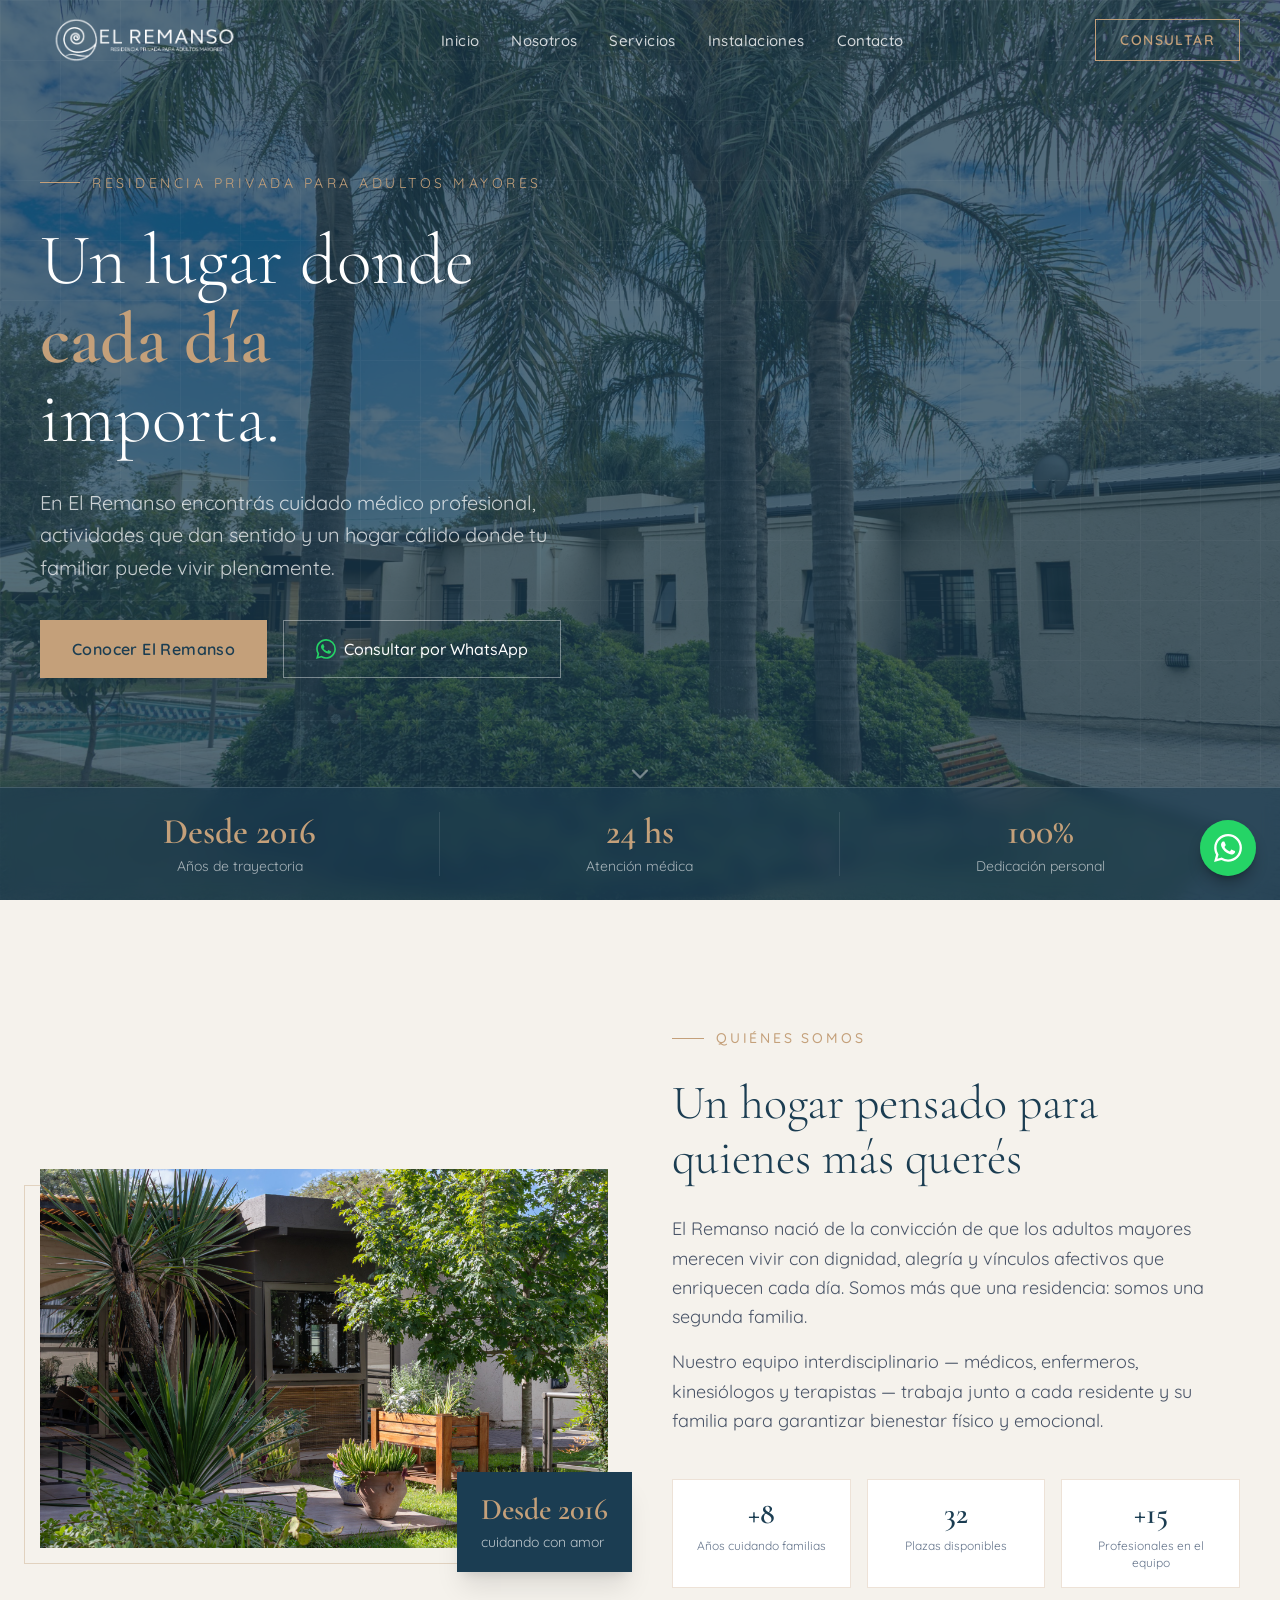
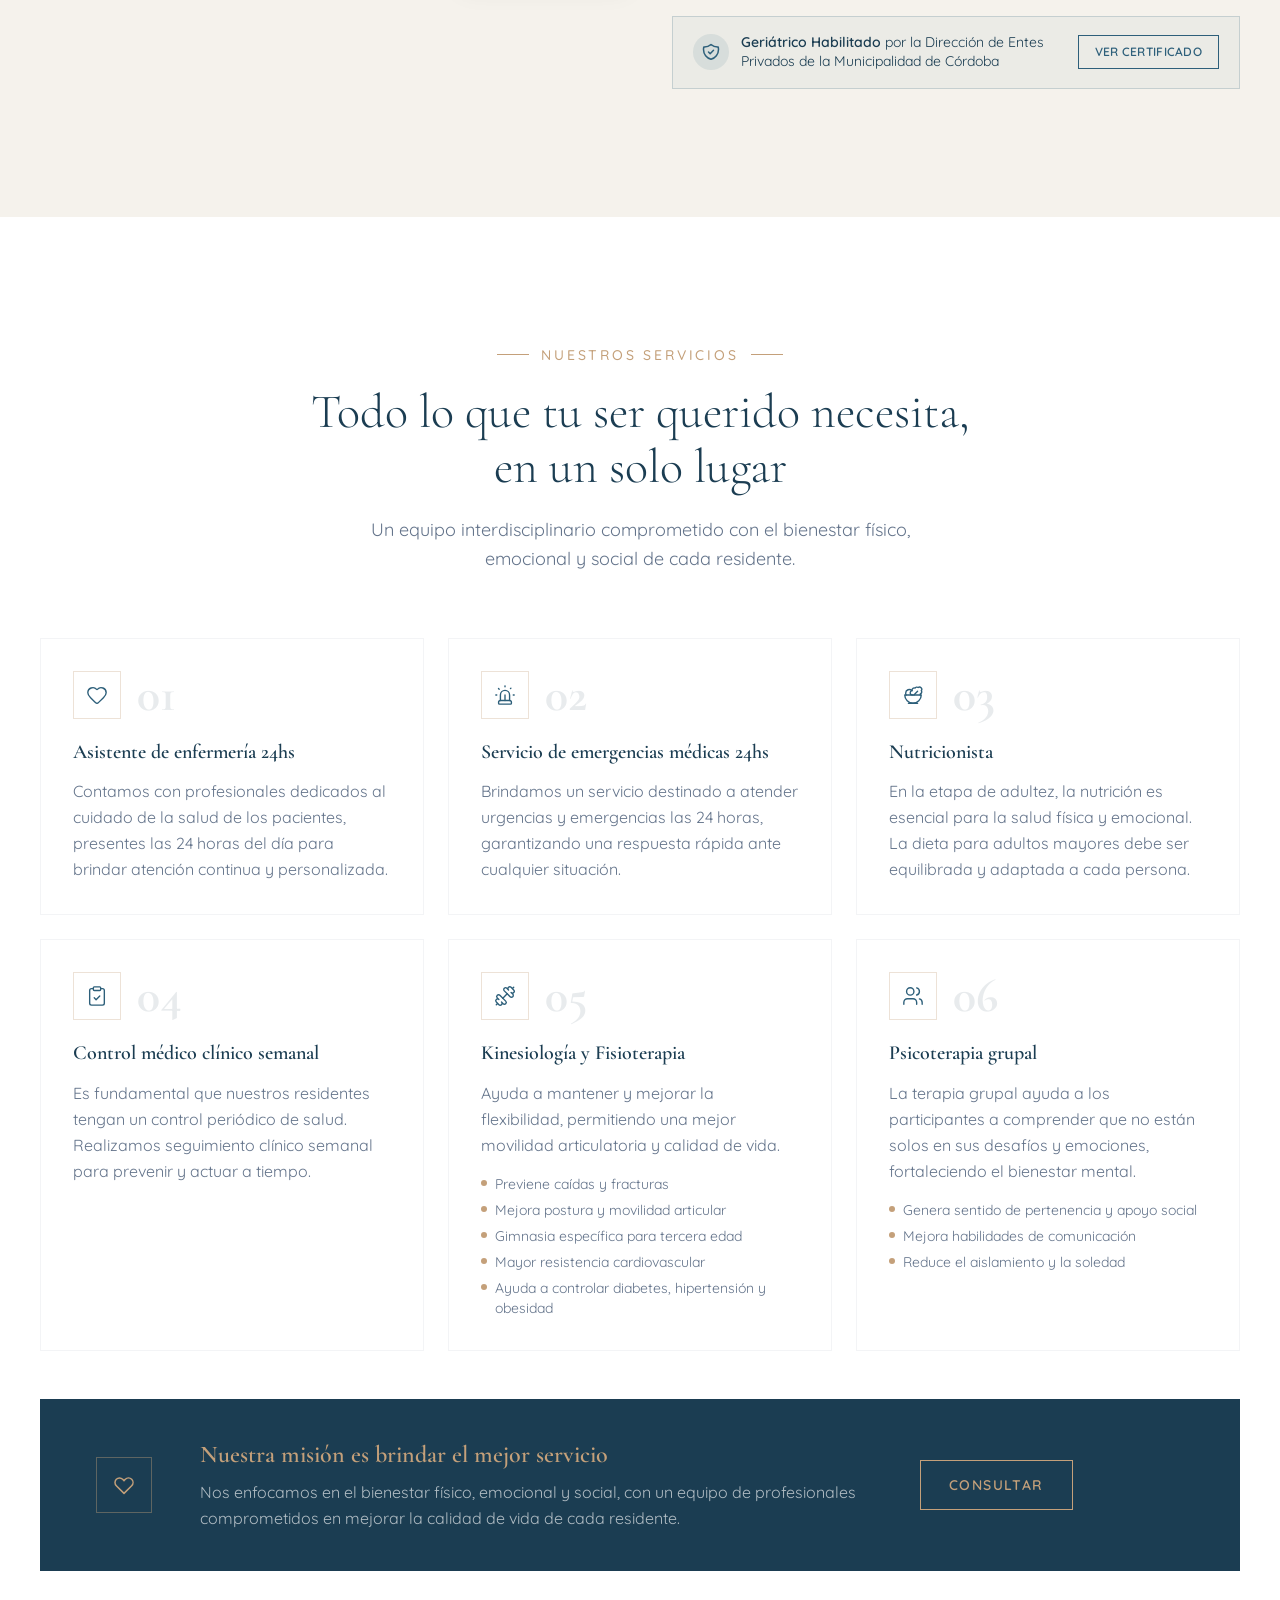
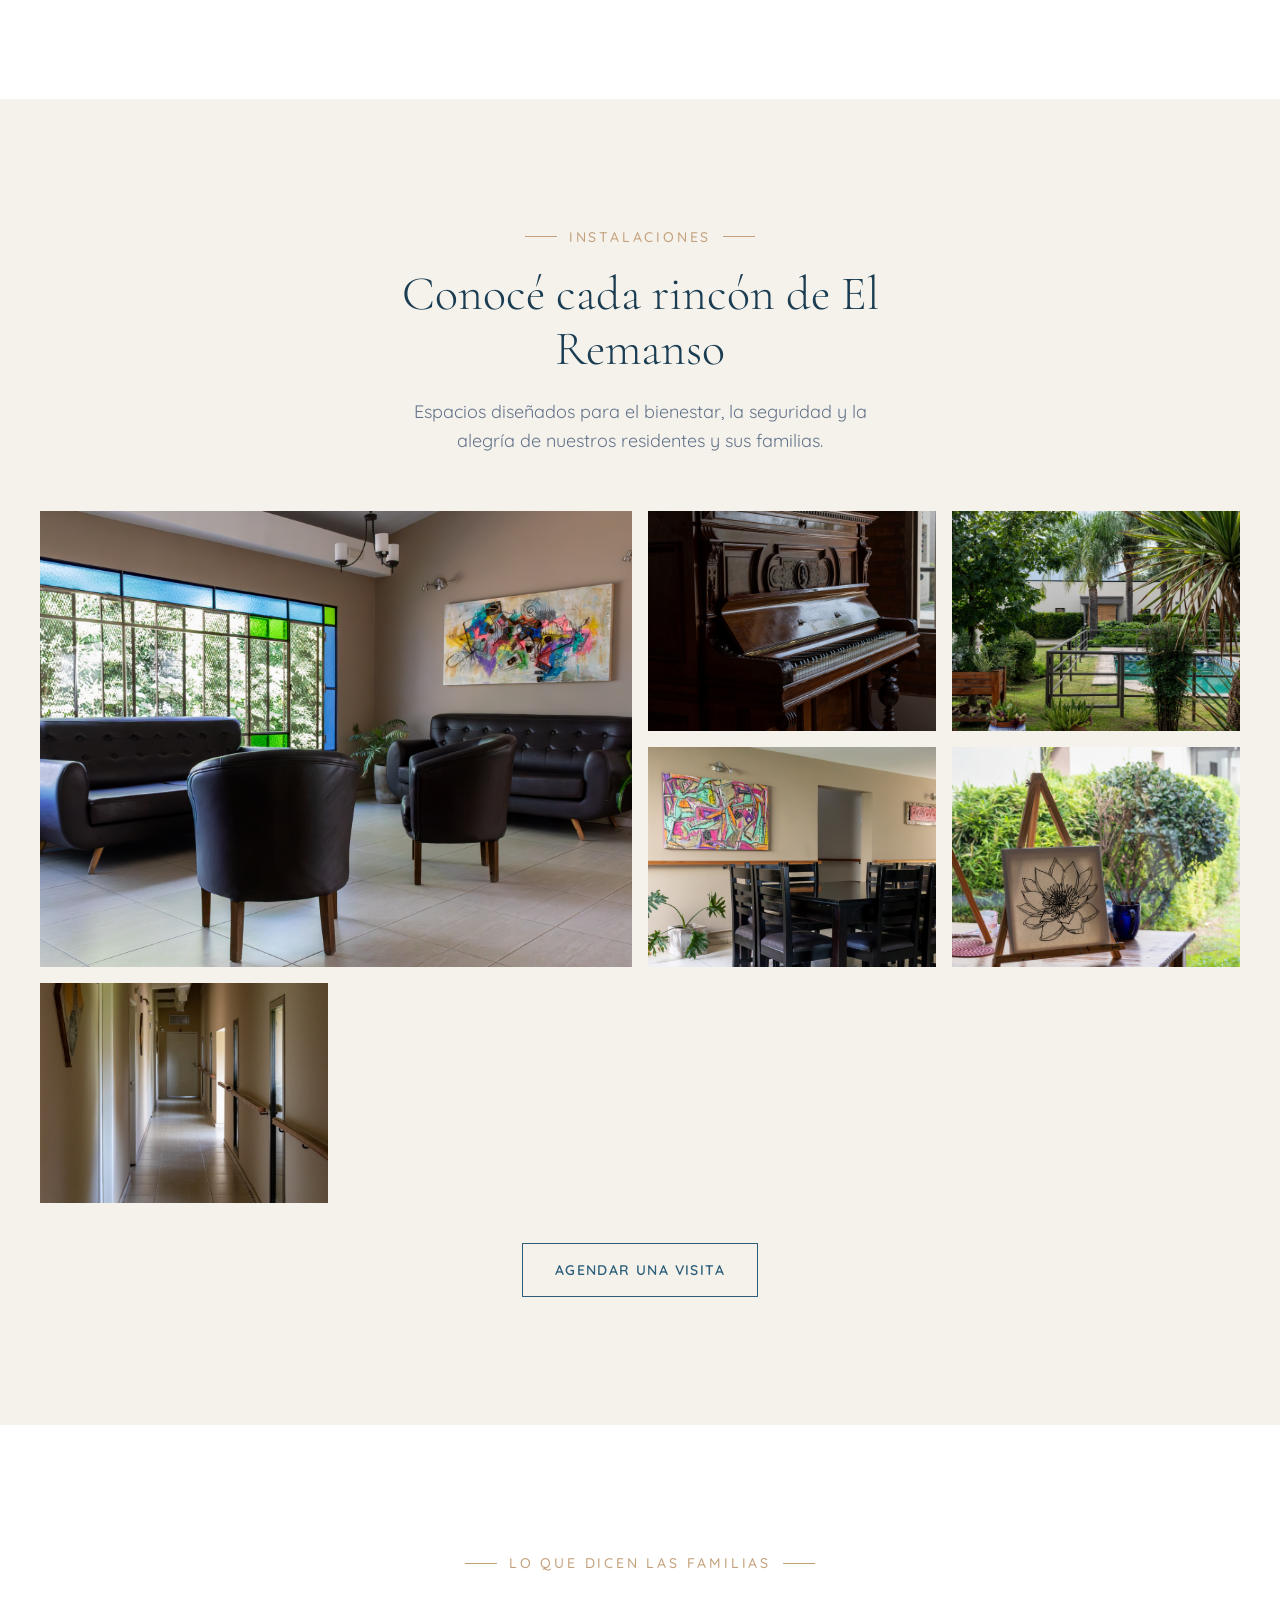
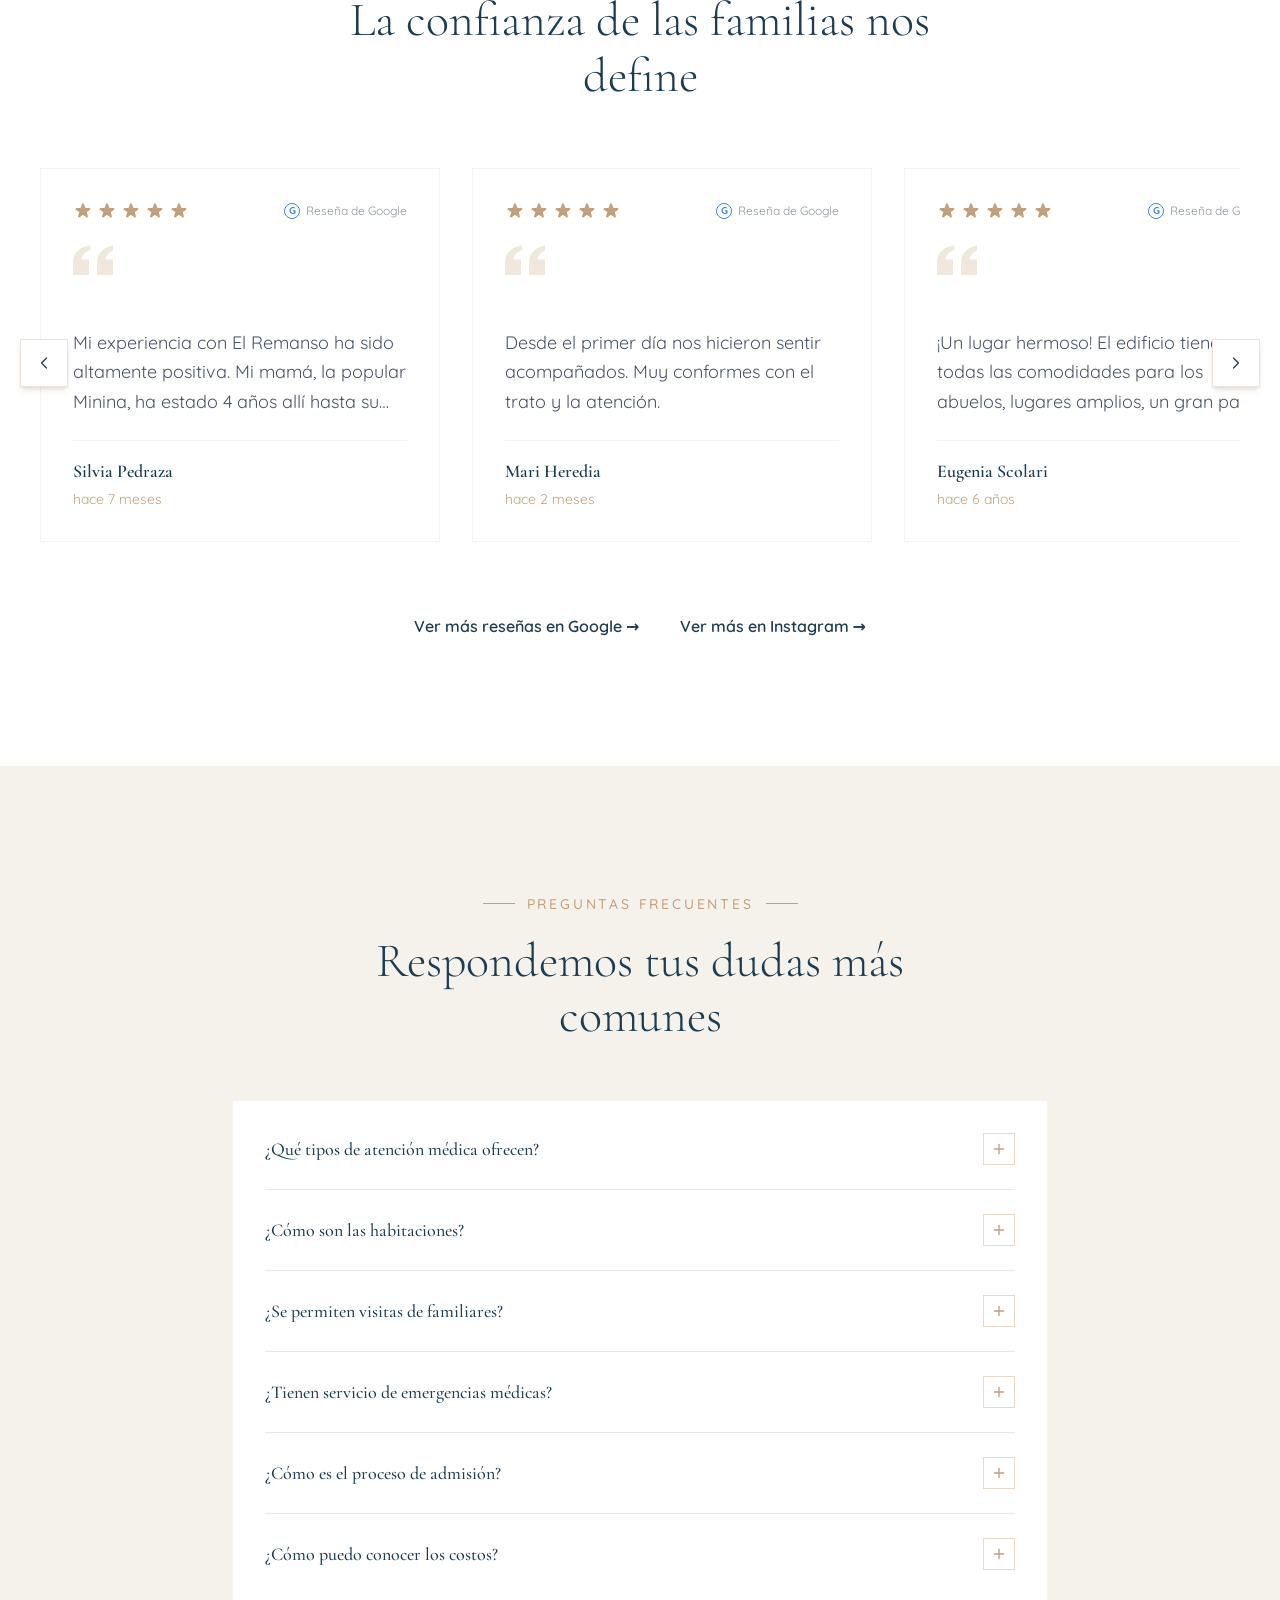
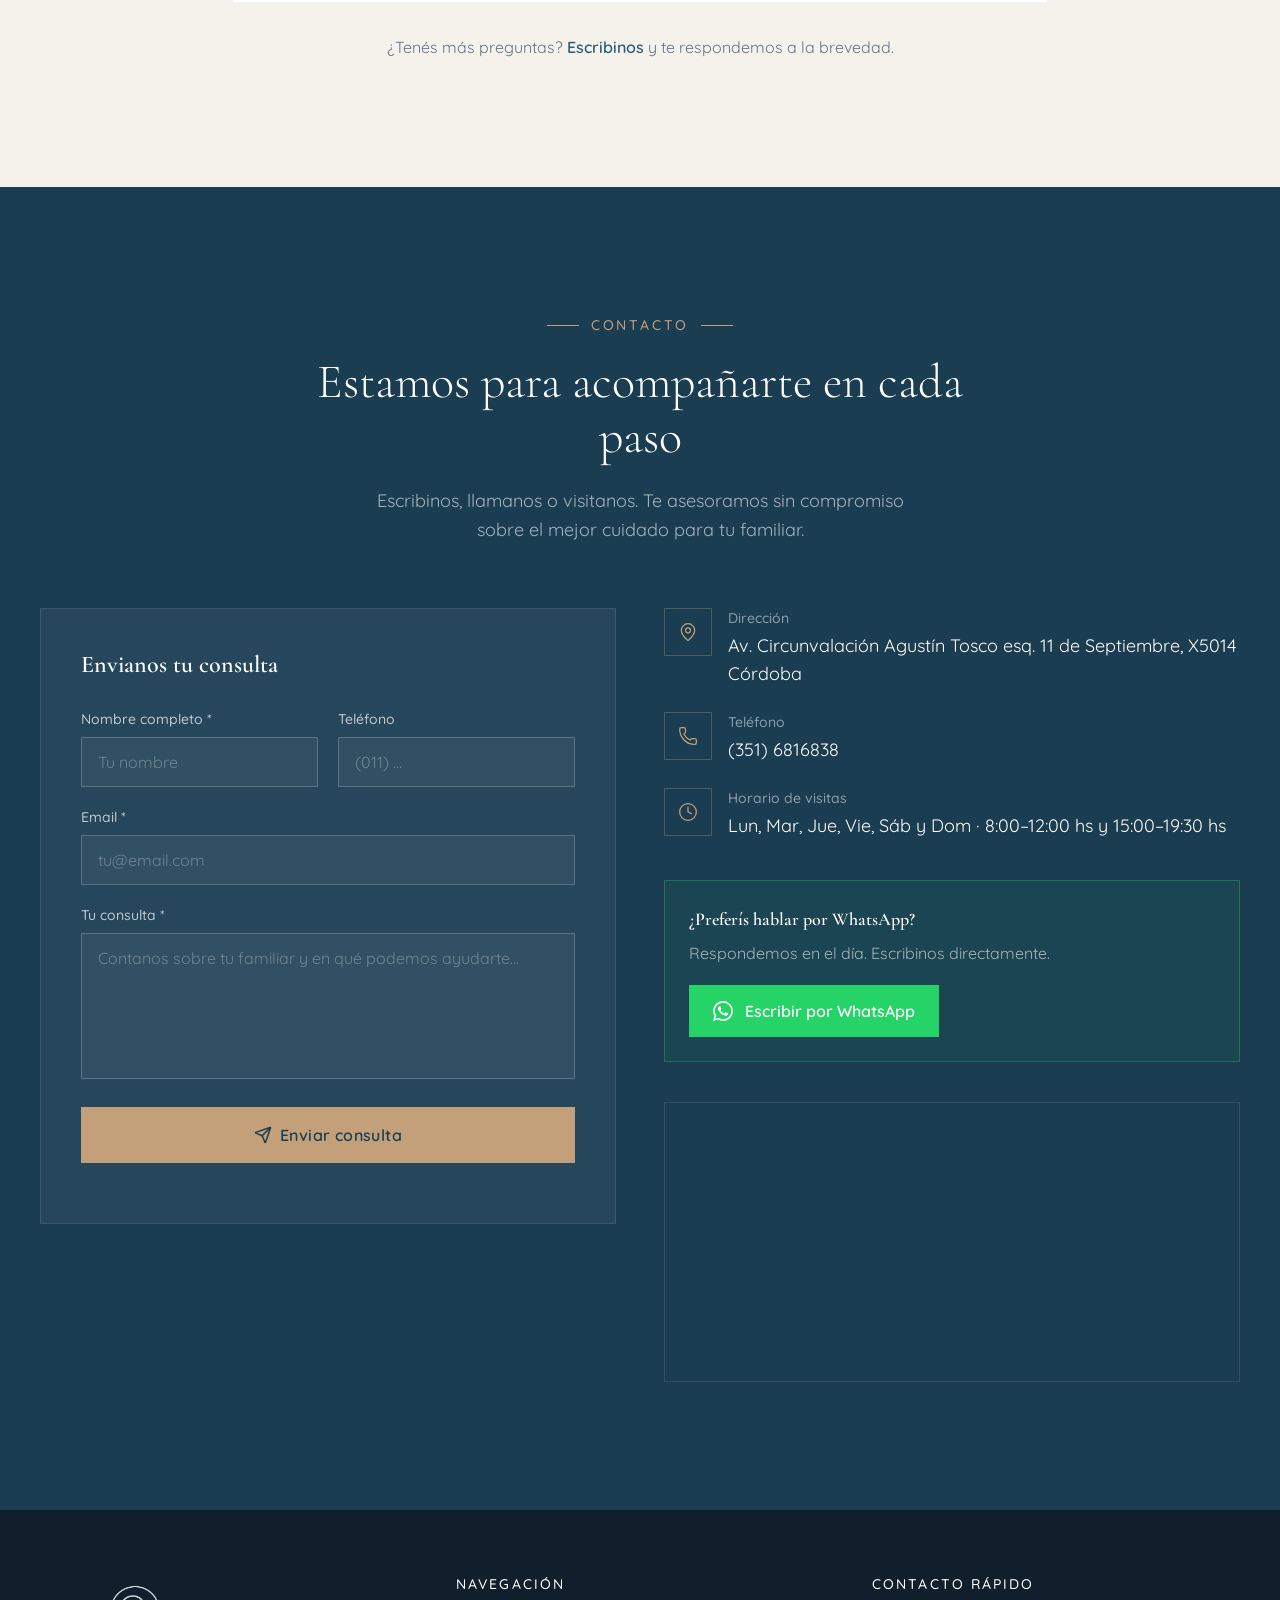
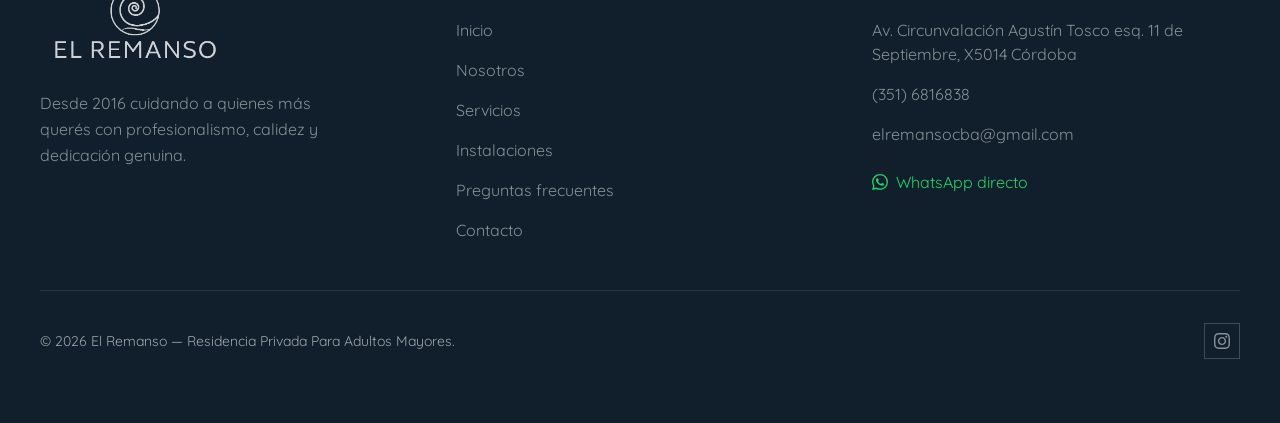
==== index.html @ 79ba6485 "first commit" ====
<!DOCTYPE html>
<html class="h-full antialiased" lang="es-AR">
 <head>
  <meta charset="utf-8"/>
  <meta content="width=device-width, initial-scale=1" name="viewport"/>
  <link as="image" href="/images/Logos/logo-horizontal-transparent.png" rel="preload"/>
  <link as="image" href="/images/Imagenes/Hero.jpg" rel="preload"/>
  <meta content="#1B3D52" name="theme-color"/>
  <title>
   El Remanso &mdash; Residencia Privada Para Adultos Mayores
  </title>
  <meta content="Un hogar donde cada d&iacute;a importa. Atenci&oacute;n m&eacute;dica 24hs, espacios &uacute;nicos y v&iacute;nculos que hacen la diferencia." name="description"/>
  <meta content="residencia geri&aacute;trica C&oacute;rdoba,geri&aacute;trico C&oacute;rdoba,hogar de ancianos C&oacute;rdoba,cuidado adultos mayores,residencia privada adultos mayores,El Remanso,geri&aacute;trico habilitado C&oacute;rdoba,atenci&oacute;n m&eacute;dica 24hs" name="keywords"/>
  <meta content="index, follow" name="robots"/>
  <meta content="El Remanso &mdash; Residencia Privada Para Adultos Mayores" property="og:title"/>
  <meta content="Un hogar donde cada d&iacute;a importa. Atenci&oacute;n m&eacute;dica 24hs, espacios &uacute;nicos y v&iacute;nculos que hacen la diferencia." property="og:description"/>
  <meta content="https://elremansoresidencia.com" property="og:url"/>
  <meta content="El Remanso" property="og:site_name"/>
  <meta content="es_AR" property="og:locale"/>
  <meta content="https://elremansoresidencia.com/images/Imagenes/Hero.jpg" property="og:image"/>
  <meta content="1200" property="og:image:width"/>
  <meta content="630" property="og:image:height"/>
  <meta content="El Remanso &mdash; Residencia Privada Para Adultos Mayores, C&oacute;rdoba" property="og:image:alt"/>
  <meta content="website" property="og:type"/>
  <meta content="summary_large_image" name="twitter:card"/>
  <meta content="El Remanso &mdash; Residencia Privada Para Adultos Mayores" name="twitter:title"/>
  <meta content="Un hogar donde cada d&iacute;a importa. Atenci&oacute;n m&eacute;dica 24hs, espacios &uacute;nicos y v&iacute;nculos que hacen la diferencia." name="twitter:description"/>
  <meta content="https://elremansoresidencia.com/images/Imagenes/Hero.jpg" name="twitter:image"/>
  <link href="/favicon.png" rel="icon"/>
  <link href="/favicon.png" rel="apple-touch-icon"/>
  <link href="https://elremansoresidencia.com/" rel="canonical"/>
  <link href="css/base.css" rel="stylesheet"/>
  <link href="css/styles.css" rel="stylesheet"/>
  <script defer="True" src="js/main.js">
  </script>
 </head>
 <body class="min-h-full flex flex-col">
  <div hidden="">
  </div>
  <noscript>
   <iframe height="0" src="https://www.googletagmanager.com/ns.html?id=GTM-K4PLGZ67" style="display:none;visibility:hidden" width="0">
   </iframe>
  </noscript>
  <header class="fixed inset-x-0 top-0 z-50 transition-all duration-300 bg-transparent">
   <nav class="max-w-7xl mx-auto px-6 lg:px-10 h-20 flex items-center justify-between">
    <a class="flex items-center shrink-0" href="#inicio">
     <img alt="El Remanso &mdash; Residencia Privada Para Adultos Mayores" class="h-12 w-auto object-contain brightness-0 invert" decoding="async" height="52" src="images/Logos/logo-horizontal-transparent.png" width="200"/>
    </a>
    <ul class="hidden lg:flex items-center gap-8">
     <li>
      <a class="text-white/80 hover:text-[#C4A07A] transition-colors text-[15px] font-medium tracking-wide" href="#inicio" style="font-family:var(--font-body)">
       Inicio
      </a>
     </li>
     <li>
      <a class="text-white/80 hover:text-[#C4A07A] transition-colors text-[15px] font-medium tracking-wide" href="#nosotros" style="font-family:var(--font-body)">
       Nosotros
      </a>
     </li>
     <li>
      <a class="text-white/80 hover:text-[#C4A07A] transition-colors text-[15px] font-medium tracking-wide" href="#servicios" style="font-family:var(--font-body)">
       Servicios
      </a>
     </li>
     <li>
      <a class="text-white/80 hover:text-[#C4A07A] transition-colors text-[15px] font-medium tracking-wide" href="#instalaciones" style="font-family:var(--font-body)">
       Instalaciones
      </a>
     </li>
     <li>
      <a class="text-white/80 hover:text-[#C4A07A] transition-colors text-[15px] font-medium tracking-wide" href="#contacto" style="font-family:var(--font-body)">
       Contacto
      </a>
     </li>
    </ul>
    <a class="hidden lg:block px-6 py-2.5 text-sm font-semibold tracking-widest uppercase border border-[#C4A07A] text-[#C4A07A] hover:bg-[#C4A07A] hover:text-[#1B3D52] transition-all duration-200" href="#contacto" style="font-family:var(--font-body)">
     Consultar
    </a>
    <button aria-controls="menu-movil" aria-expanded="false" aria-label="Abrir men&uacute;" class="lg:hidden text-white p-2" id="menu-toggle" type="button">
     <svg aria-hidden="true" class="lucide lucide-menu menu-icon-open" fill="none" height="24" stroke="currentColor" stroke-linecap="round" stroke-linejoin="round" stroke-width="2" viewbox="0 0 24 24" width="24" xmlns="http://www.w3.org/2000/svg">
      <path d="M4 5h16">
      </path>
      <path d="M4 12h16">
      </path>
      <path d="M4 19h16">
      </path>
     </svg>
     <svg aria-hidden="true" class="menu-icon-close" fill="none" height="24" stroke="currentColor" stroke-linecap="round" stroke-linejoin="round" stroke-width="2" viewBox="0 0 24 24" width="24" xmlns="http://www.w3.org/2000/svg"><path d="M18 6 6 18"/><path d="m6 6 12 12"/></svg>
    </button>
   </nav>
   <div aria-hidden="true" class="lg:hidden overflow-hidden transition-all duration-300 max-h-0 opacity-0 bg-[#1B3D52]/98 backdrop-blur-md border-t border-white/10" id="menu-movil">
    <ul class="px-6 py-6 flex flex-col gap-1">
     <li>
      <a class="block text-white text-lg py-3 border-b border-white/10 hover:text-[#C4A07A] transition-colors" href="#inicio">
       Inicio
      </a>
     </li>
     <li>
      <a class="block text-white text-lg py-3 border-b border-white/10 hover:text-[#C4A07A] transition-colors" href="#nosotros">
       Nosotros
      </a>
     </li>
     <li>
      <a class="block text-white text-lg py-3 border-b border-white/10 hover:text-[#C4A07A] transition-colors" href="#servicios">
       Servicios
      </a>
     </li>
     <li>
      <a class="block text-white text-lg py-3 border-b border-white/10 hover:text-[#C4A07A] transition-colors" href="#instalaciones">
       Instalaciones
      </a>
     </li>
     <li>
      <a class="block text-white text-lg py-3 border-b border-white/10 hover:text-[#C4A07A] transition-colors" href="#contacto">
       Contacto
      </a>
     </li>
     <li class="mt-4">
      <a class="block text-center py-3.5 border border-[#C4A07A] text-[#C4A07A] font-semibold tracking-widest uppercase text-sm" href="#contacto">
       Consultar ahora
      </a>
     </li>
    </ul>
   </div>
  </header>
  <main>
   <section class="relative min-h-screen flex flex-col overflow-hidden" id="inicio">
    <img alt="El Remanso &mdash; jard&iacute;n y exterior de la residencia" class="object-cover object-center" decoding="async" fetchpriority="high" src="images/Imagenes/Hero.jpg" style="position:absolute;height:100%;width:100%;left:0;top:0;right:0;bottom:0;color:transparent"/>
    <div class="absolute inset-0 bg-[#1B3D52]/75">
    </div>
    <div class="absolute inset-0 opacity-[0.03]" style="background-image:linear-gradient(rgba(255,255,255,1) 1px, transparent 1px), linear-gradient(90deg, rgba(255,255,255,1) 1px, transparent 1px);background-size:60px 60px">
    </div>
    <div class="relative flex-1 flex items-center max-w-7xl mx-auto w-full px-6 lg:px-10 pt-28 pb-12">
     <div class="flex flex-col gap-7 max-w-2xl">
      <div class="flex items-center gap-3">
       <div class="w-10 h-px bg-[#C4A07A]">
       </div>
       <span class="text-[#C4A07A] text-sm tracking-[0.25em] uppercase" style="font-family:var(--font-body)">
        Residencia Privada Para Adultos Mayores
       </span>
      </div>
      <h1 class="text-white text-5xl lg:text-6xl xl:text-7xl font-light leading-[1.1]" style="font-family:var(--font-title)">
       Un lugar donde
       <br/>
       <span class="text-[#C4A07A] font-semibold">
        cada d&iacute;a
       </span>
       <br/>
       importa.
      </h1>
      <p class="text-white/75 text-lg lg:text-xl leading-relaxed max-w-lg" style="font-family:var(--font-body)">
       En El Remanso encontr&aacute;s cuidado m&eacute;dico profesional, actividades que dan sentido y un hogar c&aacute;lido donde tu familiar puede vivir plenamente.
      </p>
      <div class="flex flex-col sm:flex-row gap-4 pt-2">
       <a class="inline-flex items-center justify-center px-8 py-4 bg-[#C4A07A] text-[#1B3D52] text-base font-semibold tracking-wide hover:bg-[#D4B48A] transition-colors" href="#nosotros" style="font-family:var(--font-body)">
        Conocer El Remanso
       </a>
       <a class="inline-flex items-center justify-center gap-2 px-8 py-4 border border-white/40 text-white text-base font-medium hover:border-white/70 hover:bg-white/5 transition-all" href="https://wa.me/5493513589921?text=Hola%2C%20me%20gustar%C3%ADa%20consultar%20sobre%20El%20Remanso" rel="noopener noreferrer" style="font-family:var(--font-body)" target="_blank">
        <svg class="w-5 h-5 text-[#25D366]" fill="currentColor" viewbox="0 0 24 24">
         <path d="M17.472 14.382c-.297-.149-1.758-.867-2.03-.967-.273-.099-.471-.148-.67.15-.197.297-.767.966-.94 1.164-.173.199-.347.223-.644.075-.297-.15-1.255-.463-2.39-1.475-.883-.788-1.48-1.761-1.653-2.059-.173-.297-.018-.458.13-.606.134-.133.298-.347.446-.52.149-.174.198-.298.298-.497.099-.198.05-.371-.025-.52-.075-.149-.669-1.612-.916-2.207-.242-.579-.487-.5-.669-.51-.173-.008-.371-.01-.57-.01-.198 0-.52.074-.792.372-.272.297-1.04 1.016-1.04 2.479 0 1.462 1.065 2.875 1.213 3.074.149.198 2.096 3.2 5.077 4.487.709.306 1.262.489 1.694.625.712.227 1.36.195 1.871.118.571-.085 1.758-.719 2.006-1.413.248-.694.248-1.289.173-1.413-.074-.124-.272-.198-.57-.347m-5.421 7.403h-.004a9.87 9.87 0 01-5.031-1.378l-.361-.214-3.741.982.998-3.648-.235-.374a9.86 9.86 0 01-1.51-5.26c.001-5.45 4.436-9.884 9.888-9.884 2.64 0 5.122 1.03 6.988 2.898a9.825 9.825 0 012.893 6.994c-.003 5.45-4.437 9.884-9.885 9.884m8.413-18.297A11.815 11.815 0 0012.05 0C5.495 0 .16 5.335.157 11.892c0 2.096.547 4.142 1.588 5.945L.057 24l6.305-1.654a11.882 11.882 0 005.683 1.448h.005c6.554 0 11.89-5.335 11.893-11.893a11.821 11.821 0 00-3.48-8.413z">
         </path>
        </svg>
        Consultar por WhatsApp
       </a>
      </div>
     </div>
    </div>
    <div class="relative border-t border-white/15 bg-[#1B3D52]/60 backdrop-blur-sm">
     <div class="max-w-7xl mx-auto px-6 lg:px-10 py-6 grid grid-cols-3 divide-x divide-white/10">
      <div class="flex flex-col items-center gap-1 px-4">
       <span class="text-[#C4A07A] text-3xl lg:text-4xl font-semibold" style="font-family:var(--font-title)">
        Desde 2016
       </span>
       <span class="text-white/60 text-sm text-center" style="font-family:var(--font-body)">
        A&ntilde;os de trayectoria
       </span>
      </div>
      <div class="flex flex-col items-center gap-1 px-4">
       <span class="text-[#C4A07A] text-3xl lg:text-4xl font-semibold" style="font-family:var(--font-title)">
        24 hs
       </span>
       <span class="text-white/60 text-sm text-center" style="font-family:var(--font-body)">
        Atenci&oacute;n m&eacute;dica
       </span>
      </div>
      <div class="flex flex-col items-center gap-1 px-4">
       <span class="text-[#C4A07A] text-3xl lg:text-4xl font-semibold" style="font-family:var(--font-title)">
        100%
       </span>
       <span class="text-white/60 text-sm text-center" style="font-family:var(--font-body)">
        Dedicaci&oacute;n personal
       </span>
      </div>
     </div>
    </div>
    <a aria-label="Ir a Nosotros" class="absolute bottom-28 left-1/2 -translate-x-1/2 text-white/40 hover:text-[#C4A07A] transition-colors animate-bounce hidden lg:block" href="#nosotros">
     <svg aria-hidden="true" class="lucide lucide-chevron-down" fill="none" height="28" stroke="currentColor" stroke-linecap="round" stroke-linejoin="round" stroke-width="2" viewbox="0 0 24 24" width="28" xmlns="http://www.w3.org/2000/svg">
      <path d="m6 9 6 6 6-6">
      </path>
     </svg>
    </a>
   </section>
   <section class="py-24 lg:py-32" id="nosotros" style="background:var(--cream)">
    <div class="max-w-7xl mx-auto px-6 lg:px-10">
     <div class="grid lg:grid-cols-2 gap-16 items-center">
      <div class="relative order-2 lg:order-1">
       <div class="absolute -bottom-4 -left-4 w-full h-full border border-[#C4A07A]/40">
       </div>
       <div class="relative overflow-hidden">
        <img alt="El Remanso &mdash; residencia" class="w-full object-cover" decoding="async" height="520" loading="lazy" src="images/Imagenes/imagen-8.jpg" width="680"/>
       </div>
       <div class="absolute -bottom-6 -right-6 bg-[#1B3D52] text-white px-6 py-5 shadow-xl hidden lg:block">
        <p class="text-[#C4A07A] text-3xl font-semibold" style="font-family:var(--font-title)">
         Desde 2016
        </p>
        <p class="text-white/70 text-sm mt-1" style="font-family:var(--font-body)">
         cuidando con amor
        </p>
       </div>
      </div>
      <div class="flex flex-col gap-7 order-1 lg:order-2">
       <div class="flex items-center gap-3">
        <div class="w-8 h-px bg-[#C4A07A]">
        </div>
        <span class="text-[#C4A07A] text-sm tracking-[0.2em] uppercase font-medium" style="font-family:var(--font-body)">
         Qui&eacute;nes somos
        </span>
       </div>
       <h2 class="text-[#1B3D52] text-4xl lg:text-5xl font-light leading-[1.15]" style="font-family:var(--font-title)">
        Un hogar pensado para quienes m&aacute;s quer&eacute;s
       </h2>
       <div class="flex flex-col gap-4 text-[#4A5568] text-lg leading-relaxed" style="font-family:var(--font-body)">
        <p>
         El Remanso naci&oacute; de la convicci&oacute;n de que los adultos mayores merecen vivir con dignidad, alegr&iacute;a y v&iacute;nculos afectivos que enriquecen cada d&iacute;a. Somos m&aacute;s que una residencia: somos una segunda familia.
        </p>
        <p>
         Nuestro equipo interdisciplinario &mdash; m&eacute;dicos, enfermeros, kinesi&oacute;logos y terapistas &mdash; trabaja junto a cada residente y su familia para garantizar bienestar f&iacute;sico y emocional.
        </p>
       </div>
       <div class="grid grid-cols-3 gap-4 pt-4">
        <div class="flex flex-col items-center gap-1.5 p-4 border border-[#C4A07A]/30 bg-white">
         <span class="text-[#1B3D52] text-3xl font-semibold" style="font-family:var(--font-title)">
          +8
         </span>
         <span class="text-[#64748B] text-xs text-center leading-snug" style="font-family:var(--font-body)">
          A&ntilde;os cuidando familias
         </span>
        </div>
        <div class="flex flex-col items-center gap-1.5 p-4 border border-[#C4A07A]/30 bg-white">
         <span class="text-[#1B3D52] text-3xl font-semibold" style="font-family:var(--font-title)">
          32
         </span>
         <span class="text-[#64748B] text-xs text-center leading-snug" style="font-family:var(--font-body)">
          Plazas disponibles
         </span>
        </div>
        <div class="flex flex-col items-center gap-1.5 p-4 border border-[#C4A07A]/30 bg-white">
         <span class="text-[#1B3D52] text-3xl font-semibold" style="font-family:var(--font-title)">
          +15
         </span>
         <span class="text-[#64748B] text-xs text-center leading-snug" style="font-family:var(--font-body)">
          Profesionales en el equipo
         </span>
        </div>
       </div>
       <div class="flex items-center justify-between gap-4 px-5 py-4 border border-[#2D5F7A]/20 bg-[#2D5F7A]/5">
        <div class="flex items-center gap-3 min-w-0">
         <div class="shrink-0 w-9 h-9 rounded-full bg-[#2D5F7A]/10 flex items-center justify-center">
          <svg class="w-5 h-5" fill="none" stroke="#2D5F7A" stroke-width="1.8" viewbox="0 0 24 24">
           <path d="M9 12l2 2 4-4m5.618-4.016A11.955 11.955 0 0112 2.944a11.955 11.955 0 01-8.618 3.04A12.02 12.02 0 003 9c0 5.591 3.824 10.29 9 11.622 5.176-1.332 9-6.03 9-11.622 0-1.042-.133-2.052-.382-3.016z" stroke-linecap="round" stroke-linejoin="round">
           </path>
          </svg>
         </div>
         <p class="text-[#1B3D52] text-sm leading-snug" style="font-family:var(--font-body)">
          <span class="font-semibold">
           Geri&aacute;trico Habilitado
          </span>
          por la Direcci&oacute;n de Entes Privados de la Municipalidad de C&oacute;rdoba
         </p>
        </div>
        <a class="shrink-0 px-4 py-2 border border-[#2D5F7A] text-[#2D5F7A] text-xs font-semibold tracking-wide uppercase hover:bg-[#2D5F7A] hover:text-white transition-colors" href="https://inteligenciaterritorial.cordoba.gob.ar/portal/apps/experiencebuilder/experience/?dlg=Fijo&amp;draft=true&amp;id=5c8c3b85b3ad4a3596235a0158ad8ae9&amp;page=P%C3%A1gina-1#data_s=id%3AdataSource_2-Geriatricos_pb_4572%3A4827" rel="noopener noreferrer" style="font-family:var(--font-body)" target="_blank">
         Ver certificado
        </a>
       </div>
      </div>
     </div>
    </div>
   </section>
   <section class="py-24 lg:py-32 bg-white" id="servicios">
    <div class="max-w-7xl mx-auto px-6 lg:px-10">
     <div class="flex flex-col items-center text-center gap-5 mb-16">
      <div class="flex items-center gap-3">
       <div class="w-8 h-px bg-[#C4A07A]">
       </div>
       <span class="text-[#C4A07A] text-sm tracking-[0.2em] uppercase font-medium" style="font-family:var(--font-body)">
        Nuestros servicios
       </span>
       <div class="w-8 h-px bg-[#C4A07A]">
       </div>
      </div>
      <h2 class="text-[#1B3D52] text-4xl lg:text-5xl font-light leading-[1.15] max-w-2xl" style="font-family:var(--font-title)">
       Todo lo que tu ser querido necesita, en un solo lugar
      </h2>
      <p class="text-[#64748B] text-lg max-w-xl leading-relaxed" style="font-family:var(--font-body)">
       Un equipo interdisciplinario comprometido con el bienestar f&iacute;sico, emocional y social de cada residente.
      </p>
     </div>
     <div class="grid sm:grid-cols-2 lg:grid-cols-3 gap-6">
      <div class="group flex flex-col gap-5 p-8 border border-gray-100 hover:border-[#C4A07A]/40 hover:shadow-lg hover:shadow-[#C4A07A]/5 transition-all duration-300">
       <div class="flex items-center gap-4">
        <div class="w-12 h-12 border border-[#C4A07A]/30 group-hover:border-[#C4A07A] flex items-center justify-center transition-colors duration-300 shrink-0">
         <svg aria-hidden="true" class="lucide lucide-heart text-[#2D5F7A]" fill="none" height="22" stroke="currentColor" stroke-linecap="round" stroke-linejoin="round" stroke-width="1.5" viewbox="0 0 24 24" width="22" xmlns="http://www.w3.org/2000/svg">
          <path d="M2 9.5a5.5 5.5 0 0 1 9.591-3.676.56.56 0 0 0 .818 0A5.49 5.49 0 0 1 22 9.5c0 2.29-1.5 4-3 5.5l-5.492 5.313a2 2 0 0 1-3 .019L5 15c-1.5-1.5-3-3.2-3-5.5">
          </path>
         </svg>
        </div>
        <span class="text-[#1B3D52]/10 text-5xl font-bold leading-none select-none" style="font-family:var(--font-title)">
         01
        </span>
       </div>
       <div class="flex flex-col gap-3">
        <h3 class="text-[#1B3D52] text-xl font-semibold leading-snug" style="font-family:var(--font-title)">
         Asistente de enfermer&iacute;a 24hs
        </h3>
        <p class="text-[#64748B] text-base leading-relaxed" style="font-family:var(--font-body)">
         Contamos con profesionales dedicados al cuidado de la salud de los pacientes, presentes las 24 horas del d&iacute;a para brindar atenci&oacute;n continua y personalizada.
        </p>
       </div>
      </div>
      <div class="group flex flex-col gap-5 p-8 border border-gray-100 hover:border-[#C4A07A]/40 hover:shadow-lg hover:shadow-[#C4A07A]/5 transition-all duration-300">
       <div class="flex items-center gap-4">
        <div class="w-12 h-12 border border-[#C4A07A]/30 group-hover:border-[#C4A07A] flex items-center justify-center transition-colors duration-300 shrink-0">
         <svg aria-hidden="true" class="lucide lucide-siren text-[#2D5F7A]" fill="none" height="22" stroke="currentColor" stroke-linecap="round" stroke-linejoin="round" stroke-width="1.5" viewbox="0 0 24 24" width="22" xmlns="http://www.w3.org/2000/svg">
          <path d="M7 18v-6a5 5 0 1 1 10 0v6">
          </path>
          <path d="M5 21a1 1 0 0 0 1 1h12a1 1 0 0 0 1-1v-1a2 2 0 0 0-2-2H7a2 2 0 0 0-2 2z">
          </path>
          <path d="M21 12h1">
          </path>
          <path d="M18.5 4.5 18 5">
          </path>
          <path d="M2 12h1">
          </path>
          <path d="M12 2v1">
          </path>
          <path d="m4.929 4.929.707.707">
          </path>
          <path d="M12 12v6">
          </path>
         </svg>
        </div>
        <span class="text-[#1B3D52]/10 text-5xl font-bold leading-none select-none" style="font-family:var(--font-title)">
         02
        </span>
       </div>
       <div class="flex flex-col gap-3">
        <h3 class="text-[#1B3D52] text-xl font-semibold leading-snug" style="font-family:var(--font-title)">
         Servicio de emergencias m&eacute;dicas 24hs
        </h3>
        <p class="text-[#64748B] text-base leading-relaxed" style="font-family:var(--font-body)">
         Brindamos un servicio destinado a atender urgencias y emergencias las 24 horas, garantizando una respuesta r&aacute;pida ante cualquier situaci&oacute;n.
        </p>
       </div>
      </div>
      <div class="group flex flex-col gap-5 p-8 border border-gray-100 hover:border-[#C4A07A]/40 hover:shadow-lg hover:shadow-[#C4A07A]/5 transition-all duration-300">
       <div class="flex items-center gap-4">
        <div class="w-12 h-12 border border-[#C4A07A]/30 group-hover:border-[#C4A07A] flex items-center justify-center transition-colors duration-300 shrink-0">
         <svg aria-hidden="true" class="lucide lucide-salad text-[#2D5F7A]" fill="none" height="22" stroke="currentColor" stroke-linecap="round" stroke-linejoin="round" stroke-width="1.5" viewbox="0 0 24 24" width="22" xmlns="http://www.w3.org/2000/svg">
          <path d="M7 21h10">
          </path>
          <path d="M12 21a9 9 0 0 0 9-9H3a9 9 0 0 0 9 9Z">
          </path>
          <path d="M11.38 12a2.4 2.4 0 0 1-.4-4.77 2.4 2.4 0 0 1 3.2-2.77 2.4 2.4 0 0 1 3.47-.63 2.4 2.4 0 0 1 3.37 3.37 2.4 2.4 0 0 1-1.1 3.7 2.51 2.51 0 0 1 .03 1.1">
          </path>
          <path d="m13 12 4-4">
          </path>
          <path d="M10.9 7.25A3.99 3.99 0 0 0 4 10c0 .73.2 1.41.54 2">
          </path>
         </svg>
        </div>
        <span class="text-[#1B3D52]/10 text-5xl font-bold leading-none select-none" style="font-family:var(--font-title)">
         03
        </span>
       </div>
       <div class="flex flex-col gap-3">
        <h3 class="text-[#1B3D52] text-xl font-semibold leading-snug" style="font-family:var(--font-title)">
         Nutricionista
        </h3>
        <p class="text-[#64748B] text-base leading-relaxed" style="font-family:var(--font-body)">
         En la etapa de adultez, la nutrici&oacute;n es esencial para la salud f&iacute;sica y emocional. La dieta para adultos mayores debe ser equilibrada y adaptada a cada persona.
        </p>
       </div>
      </div>
      <div class="group flex flex-col gap-5 p-8 border border-gray-100 hover:border-[#C4A07A]/40 hover:shadow-lg hover:shadow-[#C4A07A]/5 transition-all duration-300">
       <div class="flex items-center gap-4">
        <div class="w-12 h-12 border border-[#C4A07A]/30 group-hover:border-[#C4A07A] flex items-center justify-center transition-colors duration-300 shrink-0">
         <svg aria-hidden="true" class="lucide lucide-clipboard-check text-[#2D5F7A]" fill="none" height="22" stroke="currentColor" stroke-linecap="round" stroke-linejoin="round" stroke-width="1.5" viewbox="0 0 24 24" width="22" xmlns="http://www.w3.org/2000/svg">
          <rect height="4" rx="1" ry="1" width="8" x="8" y="2">
          </rect>
          <path d="M16 4h2a2 2 0 0 1 2 2v14a2 2 0 0 1-2 2H6a2 2 0 0 1-2-2V6a2 2 0 0 1 2-2h2">
          </path>
          <path d="m9 14 2 2 4-4">
          </path>
         </svg>
        </div>
        <span class="text-[#1B3D52]/10 text-5xl font-bold leading-none select-none" style="font-family:var(--font-title)">
         04
        </span>
       </div>
       <div class="flex flex-col gap-3">
        <h3 class="text-[#1B3D52] text-xl font-semibold leading-snug" style="font-family:var(--font-title)">
         Control m&eacute;dico cl&iacute;nico semanal
        </h3>
        <p class="text-[#64748B] text-base leading-relaxed" style="font-family:var(--font-body)">
         Es fundamental que nuestros residentes tengan un control peri&oacute;dico de salud. Realizamos seguimiento cl&iacute;nico semanal para prevenir y actuar a tiempo.
        </p>
       </div>
      </div>
      <div class="group flex flex-col gap-5 p-8 border border-gray-100 hover:border-[#C4A07A]/40 hover:shadow-lg hover:shadow-[#C4A07A]/5 transition-all duration-300">
       <div class="flex items-center gap-4">
        <div class="w-12 h-12 border border-[#C4A07A]/30 group-hover:border-[#C4A07A] flex items-center justify-center transition-colors duration-300 shrink-0">
         <svg aria-hidden="true" class="lucide lucide-dumbbell text-[#2D5F7A]" fill="none" height="22" stroke="currentColor" stroke-linecap="round" stroke-linejoin="round" stroke-width="1.5" viewbox="0 0 24 24" width="22" xmlns="http://www.w3.org/2000/svg">
          <path d="M17.596 12.768a2 2 0 1 0 2.829-2.829l-1.768-1.767a2 2 0 0 0 2.828-2.829l-2.828-2.828a2 2 0 0 0-2.829 2.828l-1.767-1.768a2 2 0 1 0-2.829 2.829z">
          </path>
          <path d="m2.5 21.5 1.4-1.4">
          </path>
          <path d="m20.1 3.9 1.4-1.4">
          </path>
          <path d="M5.343 21.485a2 2 0 1 0 2.829-2.828l1.767 1.768a2 2 0 1 0 2.829-2.829l-6.364-6.364a2 2 0 1 0-2.829 2.829l1.768 1.767a2 2 0 0 0-2.828 2.829z">
          </path>
          <path d="m9.6 14.4 4.8-4.8">
          </path>
         </svg>
        </div>
        <span class="text-[#1B3D52]/10 text-5xl font-bold leading-none select-none" style="font-family:var(--font-title)">
         05
        </span>
       </div>
       <div class="flex flex-col gap-3">
        <h3 class="text-[#1B3D52] text-xl font-semibold leading-snug" style="font-family:var(--font-title)">
         Kinesiolog&iacute;a y Fisioterapia
        </h3>
        <p class="text-[#64748B] text-base leading-relaxed" style="font-family:var(--font-body)">
         Ayuda a mantener y mejorar la flexibilidad, permitiendo una mejor movilidad articulatoria y calidad de vida.
        </p>
        <ul class="flex flex-col gap-1.5 mt-1">
         <li class="flex items-start gap-2 text-[#64748B] text-sm" style="font-family:var(--font-body)">
          <span class="mt-1.5 w-1.5 h-1.5 rounded-full bg-[#C4A07A] shrink-0">
          </span>
          Previene ca&iacute;das y fracturas
         </li>
         <li class="flex items-start gap-2 text-[#64748B] text-sm" style="font-family:var(--font-body)">
          <span class="mt-1.5 w-1.5 h-1.5 rounded-full bg-[#C4A07A] shrink-0">
          </span>
          Mejora postura y movilidad articular
         </li>
         <li class="flex items-start gap-2 text-[#64748B] text-sm" style="font-family:var(--font-body)">
          <span class="mt-1.5 w-1.5 h-1.5 rounded-full bg-[#C4A07A] shrink-0">
          </span>
          Gimnasia espec&iacute;fica para tercera edad
         </li>
         <li class="flex items-start gap-2 text-[#64748B] text-sm" style="font-family:var(--font-body)">
          <span class="mt-1.5 w-1.5 h-1.5 rounded-full bg-[#C4A07A] shrink-0">
          </span>
          Mayor resistencia cardiovascular
         </li>
         <li class="flex items-start gap-2 text-[#64748B] text-sm" style="font-family:var(--font-body)">
          <span class="mt-1.5 w-1.5 h-1.5 rounded-full bg-[#C4A07A] shrink-0">
          </span>
          Ayuda a controlar diabetes, hipertensi&oacute;n y obesidad
         </li>
        </ul>
       </div>
      </div>
      <div class="group flex flex-col gap-5 p-8 border border-gray-100 hover:border-[#C4A07A]/40 hover:shadow-lg hover:shadow-[#C4A07A]/5 transition-all duration-300">
       <div class="flex items-center gap-4">
        <div class="w-12 h-12 border border-[#C4A07A]/30 group-hover:border-[#C4A07A] flex items-center justify-center transition-colors duration-300 shrink-0">
         <svg aria-hidden="true" class="lucide lucide-users text-[#2D5F7A]" fill="none" height="22" stroke="currentColor" stroke-linecap="round" stroke-linejoin="round" stroke-width="1.5" viewbox="0 0 24 24" width="22" xmlns="http://www.w3.org/2000/svg">
          <path d="M16 21v-2a4 4 0 0 0-4-4H6a4 4 0 0 0-4 4v2">
          </path>
          <path d="M16 3.128a4 4 0 0 1 0 7.744">
          </path>
          <path d="M22 21v-2a4 4 0 0 0-3-3.87">
          </path>
          <circle cx="9" cy="7" r="4">
          </circle>
         </svg>
        </div>
        <span class="text-[#1B3D52]/10 text-5xl font-bold leading-none select-none" style="font-family:var(--font-title)">
         06
        </span>
       </div>
       <div class="flex flex-col gap-3">
        <h3 class="text-[#1B3D52] text-xl font-semibold leading-snug" style="font-family:var(--font-title)">
         Psicoterapia grupal
        </h3>
        <p class="text-[#64748B] text-base leading-relaxed" style="font-family:var(--font-body)">
         La terapia grupal ayuda a los participantes a comprender que no est&aacute;n solos en sus desaf&iacute;os y emociones, fortaleciendo el bienestar mental.
        </p>
        <ul class="flex flex-col gap-1.5 mt-1">
         <li class="flex items-start gap-2 text-[#64748B] text-sm" style="font-family:var(--font-body)">
          <span class="mt-1.5 w-1.5 h-1.5 rounded-full bg-[#C4A07A] shrink-0">
          </span>
          Genera sentido de pertenencia y apoyo social
         </li>
         <li class="flex items-start gap-2 text-[#64748B] text-sm" style="font-family:var(--font-body)">
          <span class="mt-1.5 w-1.5 h-1.5 rounded-full bg-[#C4A07A] shrink-0">
          </span>
          Mejora habilidades de comunicaci&oacute;n
         </li>
         <li class="flex items-start gap-2 text-[#64748B] text-sm" style="font-family:var(--font-body)">
          <span class="mt-1.5 w-1.5 h-1.5 rounded-full bg-[#C4A07A] shrink-0">
          </span>
          Reduce el aislamiento y la soledad
         </li>
        </ul>
       </div>
      </div>
     </div>
     <div class="mt-12 px-8 py-10 lg:px-14 flex flex-col lg:flex-row items-center gap-6 lg:gap-12" style="background:#1B3D52">
      <div class="w-14 h-14 border border-[#C4A07A]/40 flex items-center justify-center shrink-0">
       <svg class="w-6 h-6" fill="none" stroke="#C4A07A" stroke-width="1.5" viewbox="0 0 24 24">
        <path d="M4.318 6.318a4.5 4.5 0 000 6.364L12 20.364l7.682-7.682a4.5 4.5 0 00-6.364-6.364L12 7.636l-1.318-1.318a4.5 4.5 0 00-6.364 0z" stroke-linecap="round" stroke-linejoin="round">
        </path>
       </svg>
      </div>
      <div class="flex flex-col gap-2 text-center lg:text-left">
       <p class="text-[#C4A07A] text-xl lg:text-2xl font-semibold" style="font-family:var(--font-title)">
        Nuestra misi&oacute;n es brindar el mejor servicio
       </p>
       <p class="text-white/65 text-base leading-relaxed max-w-2xl" style="font-family:var(--font-body)">
        Nos enfocamos en el bienestar f&iacute;sico, emocional y social, con un equipo de profesionales comprometidos en mejorar la calidad de vida de cada residente.
       </p>
      </div>
      <a class="shrink-0 px-7 py-3.5 border border-[#C4A07A] text-[#C4A07A] text-sm font-semibold tracking-widest uppercase hover:bg-[#C4A07A] hover:text-[#1B3D52] transition-all duration-200" href="#contacto" style="font-family:var(--font-body)">
       Consultar
      </a>
     </div>
    </div>
   </section>
   <section class="py-24 lg:py-32" id="instalaciones" style="background:var(--cream)">
    <div class="max-w-7xl mx-auto px-6 lg:px-10">
     <div class="flex flex-col items-center text-center gap-5 mb-14">
      <div class="flex items-center gap-3">
       <div class="w-8 h-px bg-[#C4A07A]">
       </div>
       <span class="text-[#C4A07A] text-sm tracking-[0.2em] uppercase font-medium" style="font-family:var(--font-body)">
        Instalaciones
       </span>
       <div class="w-8 h-px bg-[#C4A07A]">
       </div>
      </div>
      <h2 class="text-[#1B3D52] text-4xl lg:text-5xl font-light leading-[1.15] max-w-xl" style="font-family:var(--font-title)">
       Conoc&eacute; cada rinc&oacute;n de El Remanso
      </h2>
      <p class="text-[#64748B] text-lg max-w-lg leading-relaxed" style="font-family:var(--font-body)">
       Espacios dise&ntilde;ados para el bienestar, la seguridad y la alegr&iacute;a de nuestros residentes y sus familias.
      </p>
     </div>
     <div class="grid grid-cols-2 lg:grid-cols-4 gap-3 lg:gap-4 auto-rows-[200px] lg:auto-rows-[220px]">
      <div class="relative overflow-hidden group col-span-2 row-span-2">
       <img alt="Sal&oacute;n principal con vitrales y luz natural" class="object-cover transition-transform duration-500 group-hover:scale-105" decoding="async" loading="lazy" src="images/Imagenes/sala1.jpg" style="position:absolute;height:100%;width:100%;left:0;top:0;right:0;bottom:0;color:transparent"/>
       <div class="absolute inset-0 bg-[#1B3D52]/0 group-hover:bg-[#1B3D52]/55 transition-all duration-300 flex flex-col justify-end">
        <div class="translate-y-full group-hover:translate-y-0 transition-transform duration-300 p-4">
         <span class="block text-[#C4A07A] text-xs tracking-widest uppercase mb-1" style="font-family:var(--font-body)">
          Vida en El Remanso
         </span>
         <p class="text-white text-sm font-medium">
          Sal&oacute;n principal con vitrales y luz natural
         </p>
        </div>
       </div>
       <div class="absolute top-0 left-0 w-6 h-6 border-t-2 border-l-2 border-[#C4A07A] opacity-0 group-hover:opacity-100 transition-opacity duration-300">
       </div>
      </div>
      <div class="relative overflow-hidden group">
       <img alt="Piano hist&oacute;rico &mdash; m&uacute;sica y cultura en el d&iacute;a a d&iacute;a" class="object-cover transition-transform duration-500 group-hover:scale-105" decoding="async" loading="lazy" src="images/Imagenes/piano.jpg" style="position:absolute;height:100%;width:100%;left:0;top:0;right:0;bottom:0;color:transparent"/>
       <div class="absolute inset-0 bg-[#1B3D52]/0 group-hover:bg-[#1B3D52]/55 transition-all duration-300 flex flex-col justify-end">
        <div class="translate-y-full group-hover:translate-y-0 transition-transform duration-300 p-4">
         <span class="block text-[#C4A07A] text-xs tracking-widest uppercase mb-1" style="font-family:var(--font-body)">
          V&iacute;nculos y humanizaci&oacute;n
         </span>
         <p class="text-white text-sm font-medium">
          Piano hist&oacute;rico &mdash; m&uacute;sica y cultura en el d&iacute;a a d&iacute;a
         </p>
        </div>
       </div>
       <div class="absolute top-0 left-0 w-6 h-6 border-t-2 border-l-2 border-[#C4A07A] opacity-0 group-hover:opacity-100 transition-opacity duration-300">
       </div>
      </div>
      <div class="relative overflow-hidden group">
       <img alt="Jard&iacute;n, &aacute;rboles y pileta al aire libre" class="object-cover transition-transform duration-500 group-hover:scale-105" decoding="async" loading="lazy" src="images/Imagenes/pileta.jpg" style="position:absolute;height:100%;width:100%;left:0;top:0;right:0;bottom:0;color:transparent"/>
       <div class="absolute inset-0 bg-[#1B3D52]/0 group-hover:bg-[#1B3D52]/55 transition-all duration-300 flex flex-col justify-end">
        <div class="translate-y-full group-hover:translate-y-0 transition-transform duration-300 p-4">
         <span class="block text-[#C4A07A] text-xs tracking-widest uppercase mb-1" style="font-family:var(--font-body)">
          Vida al aire libre
         </span>
         <p class="text-white text-sm font-medium">
          Jard&iacute;n, &aacute;rboles y pileta al aire libre
         </p>
        </div>
       </div>
       <div class="absolute top-0 left-0 w-6 h-6 border-t-2 border-l-2 border-[#C4A07A] opacity-0 group-hover:opacity-100 transition-opacity duration-300">
       </div>
      </div>
      <div class="relative overflow-hidden group">
       <img alt="Comedor con arte y ambiente c&aacute;lido" class="object-cover transition-transform duration-500 group-hover:scale-105" decoding="async" loading="lazy" src="images/Imagenes/mesa.jpg" style="position:absolute;height:100%;width:100%;left:0;top:0;right:0;bottom:0;color:transparent"/>
       <div class="absolute inset-0 bg-[#1B3D52]/0 group-hover:bg-[#1B3D52]/55 transition-all duration-300 flex flex-col justify-end">
        <div class="translate-y-full group-hover:translate-y-0 transition-transform duration-300 p-4">
         <span class="block text-[#C4A07A] text-xs tracking-widest uppercase mb-1" style="font-family:var(--font-body)">
          Gastronom&iacute;a
         </span>
         <p class="text-white text-sm font-medium">
          Comedor con arte y ambiente c&aacute;lido
         </p>
        </div>
       </div>
       <div class="absolute top-0 left-0 w-6 h-6 border-t-2 border-l-2 border-[#C4A07A] opacity-0 group-hover:opacity-100 transition-opacity duration-300">
       </div>
      </div>
      <div class="relative overflow-hidden group">
       <img alt="Taller de arte y actividades expresivas" class="object-cover transition-transform duration-500 group-hover:scale-105" decoding="async" loading="lazy" src="images/Imagenes/arte.jpg" style="position:absolute;height:100%;width:100%;left:0;top:0;right:0;bottom:0;color:transparent"/>
       <div class="absolute inset-0 bg-[#1B3D52]/0 group-hover:bg-[#1B3D52]/55 transition-all duration-300 flex flex-col justify-end">
        <div class="translate-y-full group-hover:translate-y-0 transition-transform duration-300 p-4">
         <span class="block text-[#C4A07A] text-xs tracking-widest uppercase mb-1" style="font-family:var(--font-body)">
          Actividades
         </span>
         <p class="text-white text-sm font-medium">
          Taller de arte y actividades expresivas
         </p>
        </div>
       </div>
       <div class="absolute top-0 left-0 w-6 h-6 border-t-2 border-l-2 border-[#C4A07A] opacity-0 group-hover:opacity-100 transition-opacity duration-300">
       </div>
      </div>
      <div class="relative overflow-hidden group">
       <img alt="Pasillos amplios con barandas de apoyo" class="object-cover transition-transform duration-500 group-hover:scale-105" decoding="async" loading="lazy" src="images/Imagenes/pasillo.jpg" style="position:absolute;height:100%;width:100%;left:0;top:0;right:0;bottom:0;color:transparent"/>
       <div class="absolute inset-0 bg-[#1B3D52]/0 group-hover:bg-[#1B3D52]/55 transition-all duration-300 flex flex-col justify-end">
        <div class="translate-y-full group-hover:translate-y-0 transition-transform duration-300 p-4">
         <span class="block text-[#C4A07A] text-xs tracking-widest uppercase mb-1" style="font-family:var(--font-body)">
          Infraestructura
         </span>
         <p class="text-white text-sm font-medium">
          Pasillos amplios con barandas de apoyo
         </p>
        </div>
       </div>
       <div class="absolute top-0 left-0 w-6 h-6 border-t-2 border-l-2 border-[#C4A07A] opacity-0 group-hover:opacity-100 transition-opacity duration-300">
       </div>
      </div>
     </div>
     <div class="flex justify-center mt-10">
      <a class="inline-flex items-center gap-2 px-8 py-4 border border-[#2D5F7A] text-[#2D5F7A] text-sm font-semibold tracking-widest uppercase hover:bg-[#2D5F7A] hover:text-white transition-all duration-200" href="#contacto" style="font-family:var(--font-body)">
       Agendar una visita
      </a>
     </div>
    </div>
   </section>
   <section class="py-24 lg:py-32 bg-white" id="testimonios">
    <div class="max-w-7xl mx-auto px-6 lg:px-10">
     <div class="flex flex-col items-center text-center gap-5 mb-16">
      <div class="flex items-center gap-3">
       <div class="w-8 h-px bg-[#C4A07A]">
       </div>
       <span class="text-[#C4A07A] text-sm tracking-[0.2em] uppercase font-medium" style="font-family:var(--font-body)">
        Lo que dicen las familias
       </span>
       <div class="w-8 h-px bg-[#C4A07A]">
       </div>
      </div>
      <h2 class="text-[#1B3D52] text-4xl lg:text-5xl font-light leading-[1.15] max-w-2xl" style="font-family:var(--font-title)">
       La confianza de las familias nos define
      </h2>
     </div>
     <div class="relative">
      <div aria-label="Rese&ntilde;as de familias, desplazamiento horizontal" class="flex gap-8 overflow-x-auto snap-x snap-mandatory scroll-smooth pb-4 [scrollbar-width:none] [&amp;::-webkit-scrollbar]:hidden" id="review-track" tabindex="0">
       <div class="snap-start shrink-0 w-[85%] sm:w-[380px]" style="width:min(85%, 400px)">
        <div class="flex flex-col gap-6 p-8 border border-gray-100 hover:border-[#C4A07A]/40 hover:shadow-lg transition-all duration-300">
         <div class="flex items-center justify-between">
          <div class="flex gap-1">
           <svg class="w-5 h-5" fill="#C4A07A" viewbox="0 0 20 20">
            <path d="M9.049 2.927c.3-.921 1.603-.921 1.902 0l1.07 3.292a1 1 0 00.95.69h3.462c.969 0 1.371 1.24.588 1.81l-2.8 2.034a1 1 0 00-.364 1.118l1.07 3.292c.3.921-.755 1.688-1.54 1.118l-2.8-2.034a1 1 0 00-1.175 0l-2.8 2.034c-.784.57-1.838-.197-1.539-1.118l1.07-3.292a1 1 0 00-.364-1.118L2.98 8.72c-.783-.57-.38-1.81.588-1.81h3.461a1 1 0 00.951-.69l1.07-3.292z">
            </path>
           </svg>
           <svg class="w-5 h-5" fill="#C4A07A" viewbox="0 0 20 20">
            <path d="M9.049 2.927c.3-.921 1.603-.921 1.902 0l1.07 3.292a1 1 0 00.95.69h3.462c.969 0 1.371 1.24.588 1.81l-2.8 2.034a1 1 0 00-.364 1.118l1.07 3.292c.3.921-.755 1.688-1.54 1.118l-2.8-2.034a1 1 0 00-1.175 0l-2.8 2.034c-.784.57-1.838-.197-1.539-1.118l1.07-3.292a1 1 0 00-.364-1.118L2.98 8.72c-.783-.57-.38-1.81.588-1.81h3.461a1 1 0 00.951-.69l1.07-3.292z">
            </path>
           </svg>
           <svg class="w-5 h-5" fill="#C4A07A" viewbox="0 0 20 20">
            <path d="M9.049 2.927c.3-.921 1.603-.921 1.902 0l1.07 3.292a1 1 0 00.95.69h3.462c.969 0 1.371 1.24.588 1.81l-2.8 2.034a1 1 0 00-.364 1.118l1.07 3.292c.3.921-.755 1.688-1.54 1.118l-2.8-2.034a1 1 0 00-1.175 0l-2.8 2.034c-.784.57-1.838-.197-1.539-1.118l1.07-3.292a1 1 0 00-.364-1.118L2.98 8.72c-.783-.57-.38-1.81.588-1.81h3.461a1 1 0 00.951-.69l1.07-3.292z">
            </path>
           </svg>
           <svg class="w-5 h-5" fill="#C4A07A" viewbox="0 0 20 20">
            <path d="M9.049 2.927c.3-.921 1.603-.921 1.902 0l1.07 3.292a1 1 0 00.95.69h3.462c.969 0 1.371 1.24.588 1.81l-2.8 2.034a1 1 0 00-.364 1.118l1.07 3.292c.3.921-.755 1.688-1.54 1.118l-2.8-2.034a1 1 0 00-1.175 0l-2.8 2.034c-.784.57-1.838-.197-1.539-1.118l1.07-3.292a1 1 0 00-.364-1.118L2.98 8.72c-.783-.57-.38-1.81.588-1.81h3.461a1 1 0 00.951-.69l1.07-3.292z">
            </path>
           </svg>
           <svg class="w-5 h-5" fill="#C4A07A" viewbox="0 0 20 20">
            <path d="M9.049 2.927c.3-.921 1.603-.921 1.902 0l1.07 3.292a1 1 0 00.95.69h3.462c.969 0 1.371 1.24.588 1.81l-2.8 2.034a1 1 0 00-.364 1.118l1.07 3.292c.3.921-.755 1.688-1.54 1.118l-2.8-2.034a1 1 0 00-1.175 0l-2.8 2.034c-.784.57-1.838-.197-1.539-1.118l1.07-3.292a1 1 0 00-.364-1.118L2.98 8.72c-.783-.57-.38-1.81.588-1.81h3.461a1 1 0 00.951-.69l1.07-3.292z">
            </path>
           </svg>
          </div>
          <div class="flex items-center gap-1.5 text-xs text-[#8A97A3]" style="font-family:var(--font-body)">
           <span aria-hidden="true" class="w-4 h-4 rounded-full border border-[#4285F4] text-[#4285F4] text-[10px] font-bold flex items-center justify-center leading-none">
            G
           </span>
           Rese&ntilde;a de Google
          </div>
         </div>
         <svg class="w-10 h-auto text-[#C4A07A]/25" viewbox="0 0 40 30">
          <path d="M0 30V18C0 8.4 5.6 2.6 16.8 0L18 4.8C12.4 6.4 9.2 9.6 8.4 14.4H16V30H0ZM24 30V18C24 8.4 29.6 2.6 40.8 0L42 4.8C36.4 6.4 33.2 9.6 32.4 14.4H40V30H24Z" fill="currentColor">
          </path>
         </svg>
         <div class="flex-1">
          <p class="text-[#4A5568] text-lg leading-relaxed whitespace-pre-line line-clamp-4" style="font-family:var(--font-body)">
           Mi experiencia con El Remanso ha sido altamente positiva. Mi mam&aacute;, la popular Minina, ha estado 4 a&ntilde;os all&iacute; hasta su paso a otro plano. Siempre decimos que vivi&oacute; todos esos a&ntilde;os por los cuidados y el amor que le proporcionaron.

El personal se destaca por su trato humano, cercano y respetuoso, siempre atento a las necesidades de los residentes y sus familias. Las instalaciones est&aacute;n limpias, bien cuidadas y adaptadas para garantizar la comodidad y seguridad de las personas mayores.

La atenci&oacute;n m&eacute;dica y asistencial es constante y profesional, transmitiendo tranquilidad y confianza. Ofrecen actividades que fomentan la estimulaci&oacute;n f&iacute;sica y cognitiva.

Sin ninguna duda, un lugar al cual estamos eternamente agradecidas por el cari&ntilde;o, la atenci&oacute;n, la seguridad y el profesionalismo con que siempre atendieron a Minina.
          </p>
         </div>
         <div class="flex flex-col gap-1 pt-4 border-t border-gray-100">
          <span class="text-[#1B3D52] text-lg font-semibold" style="font-family:var(--font-title)">
           Silvia Pedraza
          </span>
          <span class="text-[#C4A07A] text-sm" style="font-family:var(--font-body)">
           hace 7 meses
          </span>
         </div>
        </div>
       </div>
       <div class="snap-start shrink-0 w-[85%] sm:w-[380px]" style="width:min(85%, 400px)">
        <div class="flex flex-col gap-6 p-8 border border-gray-100 hover:border-[#C4A07A]/40 hover:shadow-lg transition-all duration-300">
         <div class="flex items-center justify-between">
          <div class="flex gap-1">
           <svg class="w-5 h-5" fill="#C4A07A" viewbox="0 0 20 20">
            <path d="M9.049 2.927c.3-.921 1.603-.921 1.902 0l1.07 3.292a1 1 0 00.95.69h3.462c.969 0 1.371 1.24.588 1.81l-2.8 2.034a1 1 0 00-.364 1.118l1.07 3.292c.3.921-.755 1.688-1.54 1.118l-2.8-2.034a1 1 0 00-1.175 0l-2.8 2.034c-.784.57-1.838-.197-1.539-1.118l1.07-3.292a1 1 0 00-.364-1.118L2.98 8.72c-.783-.57-.38-1.81.588-1.81h3.461a1 1 0 00.951-.69l1.07-3.292z">
            </path>
           </svg>
           <svg class="w-5 h-5" fill="#C4A07A" viewbox="0 0 20 20">
            <path d="M9.049 2.927c.3-.921 1.603-.921 1.902 0l1.07 3.292a1 1 0 00.95.69h3.462c.969 0 1.371 1.24.588 1.81l-2.8 2.034a1 1 0 00-.364 1.118l1.07 3.292c.3.921-.755 1.688-1.54 1.118l-2.8-2.034a1 1 0 00-1.175 0l-2.8 2.034c-.784.57-1.838-.197-1.539-1.118l1.07-3.292a1 1 0 00-.364-1.118L2.98 8.72c-.783-.57-.38-1.81.588-1.81h3.461a1 1 0 00.951-.69l1.07-3.292z">
            </path>
           </svg>
           <svg class="w-5 h-5" fill="#C4A07A" viewbox="0 0 20 20">
            <path d="M9.049 2.927c.3-.921 1.603-.921 1.902 0l1.07 3.292a1 1 0 00.95.69h3.462c.969 0 1.371 1.24.588 1.81l-2.8 2.034a1 1 0 00-.364 1.118l1.07 3.292c.3.921-.755 1.688-1.54 1.118l-2.8-2.034a1 1 0 00-1.175 0l-2.8 2.034c-.784.57-1.838-.197-1.539-1.118l1.07-3.292a1 1 0 00-.364-1.118L2.98 8.72c-.783-.57-.38-1.81.588-1.81h3.461a1 1 0 00.951-.69l1.07-3.292z">
            </path>
           </svg>
           <svg class="w-5 h-5" fill="#C4A07A" viewbox="0 0 20 20">
            <path d="M9.049 2.927c.3-.921 1.603-.921 1.902 0l1.07 3.292a1 1 0 00.95.69h3.462c.969 0 1.371 1.24.588 1.81l-2.8 2.034a1 1 0 00-.364 1.118l1.07 3.292c.3.921-.755 1.688-1.54 1.118l-2.8-2.034a1 1 0 00-1.175 0l-2.8 2.034c-.784.57-1.838-.197-1.539-1.118l1.07-3.292a1 1 0 00-.364-1.118L2.98 8.72c-.783-.57-.38-1.81.588-1.81h3.461a1 1 0 00.951-.69l1.07-3.292z">
            </path>
           </svg>
           <svg class="w-5 h-5" fill="#C4A07A" viewbox="0 0 20 20">
            <path d="M9.049 2.927c.3-.921 1.603-.921 1.902 0l1.07 3.292a1 1 0 00.95.69h3.462c.969 0 1.371 1.24.588 1.81l-2.8 2.034a1 1 0 00-.364 1.118l1.07 3.292c.3.921-.755 1.688-1.54 1.118l-2.8-2.034a1 1 0 00-1.175 0l-2.8 2.034c-.784.57-1.838-.197-1.539-1.118l1.07-3.292a1 1 0 00-.364-1.118L2.98 8.72c-.783-.57-.38-1.81.588-1.81h3.461a1 1 0 00.951-.69l1.07-3.292z">
            </path>
           </svg>
          </div>
          <div class="flex items-center gap-1.5 text-xs text-[#8A97A3]" style="font-family:var(--font-body)">
           <span aria-hidden="true" class="w-4 h-4 rounded-full border border-[#4285F4] text-[#4285F4] text-[10px] font-bold flex items-center justify-center leading-none">
            G
           </span>
           Rese&ntilde;a de Google
          </div>
         </div>
         <svg class="w-10 h-auto text-[#C4A07A]/25" viewbox="0 0 40 30">
          <path d="M0 30V18C0 8.4 5.6 2.6 16.8 0L18 4.8C12.4 6.4 9.2 9.6 8.4 14.4H16V30H0ZM24 30V18C24 8.4 29.6 2.6 40.8 0L42 4.8C36.4 6.4 33.2 9.6 32.4 14.4H40V30H24Z" fill="currentColor">
          </path>
         </svg>
         <div class="flex-1">
          <p class="text-[#4A5568] text-lg leading-relaxed whitespace-pre-line line-clamp-4" style="font-family:var(--font-body)">
           Desde el primer d&iacute;a nos hicieron sentir acompa&ntilde;ados. Muy conformes con el trato y la atenci&oacute;n.
          </p>
         </div>
         <div class="flex flex-col gap-1 pt-4 border-t border-gray-100">
          <span class="text-[#1B3D52] text-lg font-semibold" style="font-family:var(--font-title)">
           Mari Heredia
          </span>
          <span class="text-[#C4A07A] text-sm" style="font-family:var(--font-body)">
           hace 2 meses
          </span>
         </div>
        </div>
       </div>
       <div class="snap-start shrink-0 w-[85%] sm:w-[380px]" style="width:min(85%, 400px)">
        <div class="flex flex-col gap-6 p-8 border border-gray-100 hover:border-[#C4A07A]/40 hover:shadow-lg transition-all duration-300">
         <div class="flex items-center justify-between">
          <div class="flex gap-1">
           <svg class="w-5 h-5" fill="#C4A07A" viewbox="0 0 20 20">
            <path d="M9.049 2.927c.3-.921 1.603-.921 1.902 0l1.07 3.292a1 1 0 00.95.69h3.462c.969 0 1.371 1.24.588 1.81l-2.8 2.034a1 1 0 00-.364 1.118l1.07 3.292c.3.921-.755 1.688-1.54 1.118l-2.8-2.034a1 1 0 00-1.175 0l-2.8 2.034c-.784.57-1.838-.197-1.539-1.118l1.07-3.292a1 1 0 00-.364-1.118L2.98 8.72c-.783-.57-.38-1.81.588-1.81h3.461a1 1 0 00.951-.69l1.07-3.292z">
            </path>
           </svg>
           <svg class="w-5 h-5" fill="#C4A07A" viewbox="0 0 20 20">
            <path d="M9.049 2.927c.3-.921 1.603-.921 1.902 0l1.07 3.292a1 1 0 00.95.69h3.462c.969 0 1.371 1.24.588 1.81l-2.8 2.034a1 1 0 00-.364 1.118l1.07 3.292c.3.921-.755 1.688-1.54 1.118l-2.8-2.034a1 1 0 00-1.175 0l-2.8 2.034c-.784.57-1.838-.197-1.539-1.118l1.07-3.292a1 1 0 00-.364-1.118L2.98 8.72c-.783-.57-.38-1.81.588-1.81h3.461a1 1 0 00.951-.69l1.07-3.292z">
            </path>
           </svg>
           <svg class="w-5 h-5" fill="#C4A07A" viewbox="0 0 20 20">
            <path d="M9.049 2.927c.3-.921 1.603-.921 1.902 0l1.07 3.292a1 1 0 00.95.69h3.462c.969 0 1.371 1.24.588 1.81l-2.8 2.034a1 1 0 00-.364 1.118l1.07 3.292c.3.921-.755 1.688-1.54 1.118l-2.8-2.034a1 1 0 00-1.175 0l-2.8 2.034c-.784.57-1.838-.197-1.539-1.118l1.07-3.292a1 1 0 00-.364-1.118L2.98 8.72c-.783-.57-.38-1.81.588-1.81h3.461a1 1 0 00.951-.69l1.07-3.292z">
            </path>
           </svg>
           <svg class="w-5 h-5" fill="#C4A07A" viewbox="0 0 20 20">
            <path d="M9.049 2.927c.3-.921 1.603-.921 1.902 0l1.07 3.292a1 1 0 00.95.69h3.462c.969 0 1.371 1.24.588 1.81l-2.8 2.034a1 1 0 00-.364 1.118l1.07 3.292c.3.921-.755 1.688-1.54 1.118l-2.8-2.034a1 1 0 00-1.175 0l-2.8 2.034c-.784.57-1.838-.197-1.539-1.118l1.07-3.292a1 1 0 00-.364-1.118L2.98 8.72c-.783-.57-.38-1.81.588-1.81h3.461a1 1 0 00.951-.69l1.07-3.292z">
            </path>
           </svg>
           <svg class="w-5 h-5" fill="#C4A07A" viewbox="0 0 20 20">
            <path d="M9.049 2.927c.3-.921 1.603-.921 1.902 0l1.07 3.292a1 1 0 00.95.69h3.462c.969 0 1.371 1.24.588 1.81l-2.8 2.034a1 1 0 00-.364 1.118l1.07 3.292c.3.921-.755 1.688-1.54 1.118l-2.8-2.034a1 1 0 00-1.175 0l-2.8 2.034c-.784.57-1.838-.197-1.539-1.118l1.07-3.292a1 1 0 00-.364-1.118L2.98 8.72c-.783-.57-.38-1.81.588-1.81h3.461a1 1 0 00.951-.69l1.07-3.292z">
            </path>
           </svg>
          </div>
          <div class="flex items-center gap-1.5 text-xs text-[#8A97A3]" style="font-family:var(--font-body)">
           <span aria-hidden="true" class="w-4 h-4 rounded-full border border-[#4285F4] text-[#4285F4] text-[10px] font-bold flex items-center justify-center leading-none">
            G
           </span>
           Rese&ntilde;a de Google
          </div>
         </div>
         <svg class="w-10 h-auto text-[#C4A07A]/25" viewbox="0 0 40 30">
          <path d="M0 30V18C0 8.4 5.6 2.6 16.8 0L18 4.8C12.4 6.4 9.2 9.6 8.4 14.4H16V30H0ZM24 30V18C24 8.4 29.6 2.6 40.8 0L42 4.8C36.4 6.4 33.2 9.6 32.4 14.4H40V30H24Z" fill="currentColor">
          </path>
         </svg>
         <div class="flex-1">
          <p class="text-[#4A5568] text-lg leading-relaxed whitespace-pre-line line-clamp-4" style="font-family:var(--font-body)">
           &iexcl;Un lugar hermoso! El edificio tiene todas las comodidades para los abuelos, lugares amplios, un gran patio, ba&ntilde;os individuales por habitaciones, bien calefaccionado y muy limpio. Las enfermeras brindan un excelente cuidado a los abuelos y todos los servicios se cumplen a la perfecci&oacute;n. Muy conforme con este lugar.
          </p>
         </div>
         <div class="flex flex-col gap-1 pt-4 border-t border-gray-100">
          <span class="text-[#1B3D52] text-lg font-semibold" style="font-family:var(--font-title)">
           Eugenia Scolari
          </span>
          <span class="text-[#C4A07A] text-sm" style="font-family:var(--font-body)">
           hace 6 a&ntilde;os
          </span>
         </div>
        </div>
       </div>
       <div class="snap-start shrink-0 w-[85%] sm:w-[380px]" style="width:min(85%, 400px)">
        <div class="flex flex-col gap-6 p-8 border border-gray-100 hover:border-[#C4A07A]/40 hover:shadow-lg transition-all duration-300">
         <div class="flex items-center justify-between">
          <div class="flex gap-1">
           <svg class="w-5 h-5" fill="#C4A07A" viewbox="0 0 20 20">
            <path d="M9.049 2.927c.3-.921 1.603-.921 1.902 0l1.07 3.292a1 1 0 00.95.69h3.462c.969 0 1.371 1.24.588 1.81l-2.8 2.034a1 1 0 00-.364 1.118l1.07 3.292c.3.921-.755 1.688-1.54 1.118l-2.8-2.034a1 1 0 00-1.175 0l-2.8 2.034c-.784.57-1.838-.197-1.539-1.118l1.07-3.292a1 1 0 00-.364-1.118L2.98 8.72c-.783-.57-.38-1.81.588-1.81h3.461a1 1 0 00.951-.69l1.07-3.292z">
            </path>
           </svg>
           <svg class="w-5 h-5" fill="#C4A07A" viewbox="0 0 20 20">
            <path d="M9.049 2.927c.3-.921 1.603-.921 1.902 0l1.07 3.292a1 1 0 00.95.69h3.462c.969 0 1.371 1.24.588 1.81l-2.8 2.034a1 1 0 00-.364 1.118l1.07 3.292c.3.921-.755 1.688-1.54 1.118l-2.8-2.034a1 1 0 00-1.175 0l-2.8 2.034c-.784.57-1.838-.197-1.539-1.118l1.07-3.292a1 1 0 00-.364-1.118L2.98 8.72c-.783-.57-.38-1.81.588-1.81h3.461a1 1 0 00.951-.69l1.07-3.292z">
            </path>
           </svg>
           <svg class="w-5 h-5" fill="#C4A07A" viewbox="0 0 20 20">
            <path d="M9.049 2.927c.3-.921 1.603-.921 1.902 0l1.07 3.292a1 1 0 00.95.69h3.462c.969 0 1.371 1.24.588 1.81l-2.8 2.034a1 1 0 00-.364 1.118l1.07 3.292c.3.921-.755 1.688-1.54 1.118l-2.8-2.034a1 1 0 00-1.175 0l-2.8 2.034c-.784.57-1.838-.197-1.539-1.118l1.07-3.292a1 1 0 00-.364-1.118L2.98 8.72c-.783-.57-.38-1.81.588-1.81h3.461a1 1 0 00.951-.69l1.07-3.292z">
            </path>
           </svg>
           <svg class="w-5 h-5" fill="#C4A07A" viewbox="0 0 20 20">
            <path d="M9.049 2.927c.3-.921 1.603-.921 1.902 0l1.07 3.292a1 1 0 00.95.69h3.462c.969 0 1.371 1.24.588 1.81l-2.8 2.034a1 1 0 00-.364 1.118l1.07 3.292c.3.921-.755 1.688-1.54 1.118l-2.8-2.034a1 1 0 00-1.175 0l-2.8 2.034c-.784.57-1.838-.197-1.539-1.118l1.07-3.292a1 1 0 00-.364-1.118L2.98 8.72c-.783-.57-.38-1.81.588-1.81h3.461a1 1 0 00.951-.69l1.07-3.292z">
            </path>
           </svg>
           <svg class="w-5 h-5" fill="#C4A07A" viewbox="0 0 20 20">
            <path d="M9.049 2.927c.3-.921 1.603-.921 1.902 0l1.07 3.292a1 1 0 00.95.69h3.462c.969 0 1.371 1.24.588 1.81l-2.8 2.034a1 1 0 00-.364 1.118l1.07 3.292c.3.921-.755 1.688-1.54 1.118l-2.8-2.034a1 1 0 00-1.175 0l-2.8 2.034c-.784.57-1.838-.197-1.539-1.118l1.07-3.292a1 1 0 00-.364-1.118L2.98 8.72c-.783-.57-.38-1.81.588-1.81h3.461a1 1 0 00.951-.69l1.07-3.292z">
            </path>
           </svg>
          </div>
          <div class="flex items-center gap-1.5 text-xs text-[#8A97A3]" style="font-family:var(--font-body)">
           <span aria-hidden="true" class="w-4 h-4 rounded-full border border-[#4285F4] text-[#4285F4] text-[10px] font-bold flex items-center justify-center leading-none">
            G
           </span>
           Rese&ntilde;a de Google
          </div>
         </div>
         <svg class="w-10 h-auto text-[#C4A07A]/25" viewbox="0 0 40 30">
          <path d="M0 30V18C0 8.4 5.6 2.6 16.8 0L18 4.8C12.4 6.4 9.2 9.6 8.4 14.4H16V30H0ZM24 30V18C24 8.4 29.6 2.6 40.8 0L42 4.8C36.4 6.4 33.2 9.6 32.4 14.4H40V30H24Z" fill="currentColor">
          </path>
         </svg>
         <div class="flex-1">
          <p class="text-[#4A5568] text-lg leading-relaxed whitespace-pre-line line-clamp-4" style="font-family:var(--font-body)">
           Excelente compromiso, muy buen lugar.
          </p>
         </div>
         <div class="flex flex-col gap-1 pt-4 border-t border-gray-100">
          <span class="text-[#1B3D52] text-lg font-semibold" style="font-family:var(--font-title)">
           Jos&eacute; Luis Valles
          </span>
          <span class="text-[#C4A07A] text-sm" style="font-family:var(--font-body)">
           hace 1 d&iacute;a
          </span>
         </div>
        </div>
       </div>
       <div class="snap-start shrink-0 w-[85%] sm:w-[380px]" style="width:min(85%, 400px)">
        <div class="flex flex-col gap-6 p-8 border border-gray-100 hover:border-[#C4A07A]/40 hover:shadow-lg transition-all duration-300">
         <div class="flex items-center justify-between">
          <div class="flex gap-1">
           <svg class="w-5 h-5" fill="#C4A07A" viewbox="0 0 20 20">
            <path d="M9.049 2.927c.3-.921 1.603-.921 1.902 0l1.07 3.292a1 1 0 00.95.69h3.462c.969 0 1.371 1.24.588 1.81l-2.8 2.034a1 1 0 00-.364 1.118l1.07 3.292c.3.921-.755 1.688-1.54 1.118l-2.8-2.034a1 1 0 00-1.175 0l-2.8 2.034c-.784.57-1.838-.197-1.539-1.118l1.07-3.292a1 1 0 00-.364-1.118L2.98 8.72c-.783-.57-.38-1.81.588-1.81h3.461a1 1 0 00.951-.69l1.07-3.292z">
            </path>
           </svg>
           <svg class="w-5 h-5" fill="#C4A07A" viewbox="0 0 20 20">
            <path d="M9.049 2.927c.3-.921 1.603-.921 1.902 0l1.07 3.292a1 1 0 00.95.69h3.462c.969 0 1.371 1.24.588 1.81l-2.8 2.034a1 1 0 00-.364 1.118l1.07 3.292c.3.921-.755 1.688-1.54 1.118l-2.8-2.034a1 1 0 00-1.175 0l-2.8 2.034c-.784.57-1.838-.197-1.539-1.118l1.07-3.292a1 1 0 00-.364-1.118L2.98 8.72c-.783-.57-.38-1.81.588-1.81h3.461a1 1 0 00.951-.69l1.07-3.292z">
            </path>
           </svg>
           <svg class="w-5 h-5" fill="#C4A07A" viewbox="0 0 20 20">
            <path d="M9.049 2.927c.3-.921 1.603-.921 1.902 0l1.07 3.292a1 1 0 00.95.69h3.462c.969 0 1.371 1.24.588 1.81l-2.8 2.034a1 1 0 00-.364 1.118l1.07 3.292c.3.921-.755 1.688-1.54 1.118l-2.8-2.034a1 1 0 00-1.175 0l-2.8 2.034c-.784.57-1.838-.197-1.539-1.118l1.07-3.292a1 1 0 00-.364-1.118L2.98 8.72c-.783-.57-.38-1.81.588-1.81h3.461a1 1 0 00.951-.69l1.07-3.292z">
            </path>
           </svg>
           <svg class="w-5 h-5" fill="#C4A07A" viewbox="0 0 20 20">
            <path d="M9.049 2.927c.3-.921 1.603-.921 1.902 0l1.07 3.292a1 1 0 00.95.69h3.462c.969 0 1.371 1.24.588 1.81l-2.8 2.034a1 1 0 00-.364 1.118l1.07 3.292c.3.921-.755 1.688-1.54 1.118l-2.8-2.034a1 1 0 00-1.175 0l-2.8 2.034c-.784.57-1.838-.197-1.539-1.118l1.07-3.292a1 1 0 00-.364-1.118L2.98 8.72c-.783-.57-.38-1.81.588-1.81h3.461a1 1 0 00.951-.69l1.07-3.292z">
            </path>
           </svg>
           <svg class="w-5 h-5" fill="#C4A07A" viewbox="0 0 20 20">
            <path d="M9.049 2.927c.3-.921 1.603-.921 1.902 0l1.07 3.292a1 1 0 00.95.69h3.462c.969 0 1.371 1.24.588 1.81l-2.8 2.034a1 1 0 00-.364 1.118l1.07 3.292c.3.921-.755 1.688-1.54 1.118l-2.8-2.034a1 1 0 00-1.175 0l-2.8 2.034c-.784.57-1.838-.197-1.539-1.118l1.07-3.292a1 1 0 00-.364-1.118L2.98 8.72c-.783-.57-.38-1.81.588-1.81h3.461a1 1 0 00.951-.69l1.07-3.292z">
            </path>
           </svg>
          </div>
          <div class="flex items-center gap-1.5 text-xs text-[#8A97A3]" style="font-family:var(--font-body)">
           <span aria-hidden="true" class="w-4 h-4 rounded-full border border-[#4285F4] text-[#4285F4] text-[10px] font-bold flex items-center justify-center leading-none">
            G
           </span>
           Rese&ntilde;a de Google
          </div>
         </div>
         <svg class="w-10 h-auto text-[#C4A07A]/25" viewbox="0 0 40 30">
          <path d="M0 30V18C0 8.4 5.6 2.6 16.8 0L18 4.8C12.4 6.4 9.2 9.6 8.4 14.4H16V30H0ZM24 30V18C24 8.4 29.6 2.6 40.8 0L42 4.8C36.4 6.4 33.2 9.6 32.4 14.4H40V30H24Z" fill="currentColor">
          </path>
         </svg>
         <div class="flex-1">
          <p class="text-[#4A5568] text-lg leading-relaxed whitespace-pre-line line-clamp-4" style="font-family:var(--font-body)">
           Un excelente lugar, instalaciones de primera, atendido por un gran equipo de trabajo. La mejor opci&oacute;n para cuidar a nuestros mayores. Muchas gracias por su dedicaci&oacute;n.
          </p>
         </div>
         <div class="flex flex-col gap-1 pt-4 border-t border-gray-100">
          <span class="text-[#1B3D52] text-lg font-semibold" style="font-family:var(--font-title)">
           Gustavo Bello
          </span>
          <span class="text-[#C4A07A] text-sm" style="font-family:var(--font-body)">
           hace 4 d&iacute;as
          </span>
         </div>
        </div>
       </div>
       <div class="snap-start shrink-0 w-[85%] sm:w-[380px]" style="width:min(85%, 400px)">
        <div class="flex flex-col gap-6 p-8 border border-gray-100 hover:border-[#C4A07A]/40 hover:shadow-lg transition-all duration-300">
         <div class="flex items-center justify-between">
          <div class="flex gap-1">
           <svg class="w-5 h-5" fill="#C4A07A" viewbox="0 0 20 20">
            <path d="M9.049 2.927c.3-.921 1.603-.921 1.902 0l1.07 3.292a1 1 0 00.95.69h3.462c.969 0 1.371 1.24.588 1.81l-2.8 2.034a1 1 0 00-.364 1.118l1.07 3.292c.3.921-.755 1.688-1.54 1.118l-2.8-2.034a1 1 0 00-1.175 0l-2.8 2.034c-.784.57-1.838-.197-1.539-1.118l1.07-3.292a1 1 0 00-.364-1.118L2.98 8.72c-.783-.57-.38-1.81.588-1.81h3.461a1 1 0 00.951-.69l1.07-3.292z">
            </path>
           </svg>
           <svg class="w-5 h-5" fill="#C4A07A" viewbox="0 0 20 20">
            <path d="M9.049 2.927c.3-.921 1.603-.921 1.902 0l1.07 3.292a1 1 0 00.95.69h3.462c.969 0 1.371 1.24.588 1.81l-2.8 2.034a1 1 0 00-.364 1.118l1.07 3.292c.3.921-.755 1.688-1.54 1.118l-2.8-2.034a1 1 0 00-1.175 0l-2.8 2.034c-.784.57-1.838-.197-1.539-1.118l1.07-3.292a1 1 0 00-.364-1.118L2.98 8.72c-.783-.57-.38-1.81.588-1.81h3.461a1 1 0 00.951-.69l1.07-3.292z">
            </path>
           </svg>
           <svg class="w-5 h-5" fill="#C4A07A" viewbox="0 0 20 20">
            <path d="M9.049 2.927c.3-.921 1.603-.921 1.902 0l1.07 3.292a1 1 0 00.95.69h3.462c.969 0 1.371 1.24.588 1.81l-2.8 2.034a1 1 0 00-.364 1.118l1.07 3.292c.3.921-.755 1.688-1.54 1.118l-2.8-2.034a1 1 0 00-1.175 0l-2.8 2.034c-.784.57-1.838-.197-1.539-1.118l1.07-3.292a1 1 0 00-.364-1.118L2.98 8.72c-.783-.57-.38-1.81.588-1.81h3.461a1 1 0 00.951-.69l1.07-3.292z">
            </path>
           </svg>
           <svg class="w-5 h-5" fill="#C4A07A" viewbox="0 0 20 20">
            <path d="M9.049 2.927c.3-.921 1.603-.921 1.902 0l1.07 3.292a1 1 0 00.95.69h3.462c.969 0 1.371 1.24.588 1.81l-2.8 2.034a1 1 0 00-.364 1.118l1.07 3.292c.3.921-.755 1.688-1.54 1.118l-2.8-2.034a1 1 0 00-1.175 0l-2.8 2.034c-.784.57-1.838-.197-1.539-1.118l1.07-3.292a1 1 0 00-.364-1.118L2.98 8.72c-.783-.57-.38-1.81.588-1.81h3.461a1 1 0 00.951-.69l1.07-3.292z">
            </path>
           </svg>
           <svg class="w-5 h-5" fill="#C4A07A" viewbox="0 0 20 20">
            <path d="M9.049 2.927c.3-.921 1.603-.921 1.902 0l1.07 3.292a1 1 0 00.95.69h3.462c.969 0 1.371 1.24.588 1.81l-2.8 2.034a1 1 0 00-.364 1.118l1.07 3.292c.3.921-.755 1.688-1.54 1.118l-2.8-2.034a1 1 0 00-1.175 0l-2.8 2.034c-.784.57-1.838-.197-1.539-1.118l1.07-3.292a1 1 0 00-.364-1.118L2.98 8.72c-.783-.57-.38-1.81.588-1.81h3.461a1 1 0 00.951-.69l1.07-3.292z">
            </path>
           </svg>
          </div>
          <div class="flex items-center gap-1.5 text-xs text-[#8A97A3]" style="font-family:var(--font-body)">
           <span aria-hidden="true" class="w-4 h-4 rounded-full border border-[#4285F4] text-[#4285F4] text-[10px] font-bold flex items-center justify-center leading-none">
            G
           </span>
           Rese&ntilde;a de Google
          </div>
         </div>
         <svg class="w-10 h-auto text-[#C4A07A]/25" viewbox="0 0 40 30">
          <path d="M0 30V18C0 8.4 5.6 2.6 16.8 0L18 4.8C12.4 6.4 9.2 9.6 8.4 14.4H16V30H0ZM24 30V18C24 8.4 29.6 2.6 40.8 0L42 4.8C36.4 6.4 33.2 9.6 32.4 14.4H40V30H24Z" fill="currentColor">
          </path>
         </svg>
         <div class="flex-1">
          <p class="text-[#4A5568] text-lg leading-relaxed whitespace-pre-line line-clamp-4" style="font-family:var(--font-body)">
           Mi abuela vive en El Remanso desde 2018 y estamos muy contentos. El cuidado y trato es impecable.
          </p>
         </div>
         <div class="flex flex-col gap-1 pt-4 border-t border-gray-100">
          <span class="text-[#1B3D52] text-lg font-semibold" style="font-family:var(--font-title)">
           Virginia Bello
          </span>
          <span class="text-[#C4A07A] text-sm" style="font-family:var(--font-body)">
           hace 4 d&iacute;as
          </span>
         </div>
        </div>
       </div>
       <div class="snap-start shrink-0 w-[85%] sm:w-[380px]" style="width:min(85%, 400px)">
        <div class="flex flex-col gap-6 p-8 border border-gray-100 hover:border-[#C4A07A]/40 hover:shadow-lg transition-all duration-300">
         <div class="flex items-center justify-between">
          <div class="flex gap-1">
           <svg class="w-5 h-5" fill="#C4A07A" viewbox="0 0 20 20">
            <path d="M9.049 2.927c.3-.921 1.603-.921 1.902 0l1.07 3.292a1 1 0 00.95.69h3.462c.969 0 1.371 1.24.588 1.81l-2.8 2.034a1 1 0 00-.364 1.118l1.07 3.292c.3.921-.755 1.688-1.54 1.118l-2.8-2.034a1 1 0 00-1.175 0l-2.8 2.034c-.784.57-1.838-.197-1.539-1.118l1.07-3.292a1 1 0 00-.364-1.118L2.98 8.72c-.783-.57-.38-1.81.588-1.81h3.461a1 1 0 00.951-.69l1.07-3.292z">
            </path>
           </svg>
           <svg class="w-5 h-5" fill="#C4A07A" viewbox="0 0 20 20">
            <path d="M9.049 2.927c.3-.921 1.603-.921 1.902 0l1.07 3.292a1 1 0 00.95.69h3.462c.969 0 1.371 1.24.588 1.81l-2.8 2.034a1 1 0 00-.364 1.118l1.07 3.292c.3.921-.755 1.688-1.54 1.118l-2.8-2.034a1 1 0 00-1.175 0l-2.8 2.034c-.784.57-1.838-.197-1.539-1.118l1.07-3.292a1 1 0 00-.364-1.118L2.98 8.72c-.783-.57-.38-1.81.588-1.81h3.461a1 1 0 00.951-.69l1.07-3.292z">
            </path>
           </svg>
           <svg class="w-5 h-5" fill="#C4A07A" viewbox="0 0 20 20">
            <path d="M9.049 2.927c.3-.921 1.603-.921 1.902 0l1.07 3.292a1 1 0 00.95.69h3.462c.969 0 1.371 1.24.588 1.81l-2.8 2.034a1 1 0 00-.364 1.118l1.07 3.292c.3.921-.755 1.688-1.54 1.118l-2.8-2.034a1 1 0 00-1.175 0l-2.8 2.034c-.784.57-1.838-.197-1.539-1.118l1.07-3.292a1 1 0 00-.364-1.118L2.98 8.72c-.783-.57-.38-1.81.588-1.81h3.461a1 1 0 00.951-.69l1.07-3.292z">
            </path>
           </svg>
           <svg class="w-5 h-5" fill="#C4A07A" viewbox="0 0 20 20">
            <path d="M9.049 2.927c.3-.921 1.603-.921 1.902 0l1.07 3.292a1 1 0 00.95.69h3.462c.969 0 1.371 1.24.588 1.81l-2.8 2.034a1 1 0 00-.364 1.118l1.07 3.292c.3.921-.755 1.688-1.54 1.118l-2.8-2.034a1 1 0 00-1.175 0l-2.8 2.034c-.784.57-1.838-.197-1.539-1.118l1.07-3.292a1 1 0 00-.364-1.118L2.98 8.72c-.783-.57-.38-1.81.588-1.81h3.461a1 1 0 00.951-.69l1.07-3.292z">
            </path>
           </svg>
           <svg class="w-5 h-5" fill="#C4A07A" viewbox="0 0 20 20">
            <path d="M9.049 2.927c.3-.921 1.603-.921 1.902 0l1.07 3.292a1 1 0 00.95.69h3.462c.969 0 1.371 1.24.588 1.81l-2.8 2.034a1 1 0 00-.364 1.118l1.07 3.292c.3.921-.755 1.688-1.54 1.118l-2.8-2.034a1 1 0 00-1.175 0l-2.8 2.034c-.784.57-1.838-.197-1.539-1.118l1.07-3.292a1 1 0 00-.364-1.118L2.98 8.72c-.783-.57-.38-1.81.588-1.81h3.461a1 1 0 00.951-.69l1.07-3.292z">
            </path>
           </svg>
          </div>
          <div class="flex items-center gap-1.5 text-xs text-[#8A97A3]" style="font-family:var(--font-body)">
           <span aria-hidden="true" class="w-4 h-4 rounded-full border border-[#4285F4] text-[#4285F4] text-[10px] font-bold flex items-center justify-center leading-none">
            G
           </span>
           Rese&ntilde;a de Google
          </div>
         </div>
         <svg class="w-10 h-auto text-[#C4A07A]/25" viewbox="0 0 40 30">
          <path d="M0 30V18C0 8.4 5.6 2.6 16.8 0L18 4.8C12.4 6.4 9.2 9.6 8.4 14.4H16V30H0ZM24 30V18C24 8.4 29.6 2.6 40.8 0L42 4.8C36.4 6.4 33.2 9.6 32.4 14.4H40V30H24Z" fill="currentColor">
          </path>
         </svg>
         <div class="flex-1">
          <p class="text-[#4A5568] text-lg leading-relaxed whitespace-pre-line line-clamp-4" style="font-family:var(--font-body)">
           &iexcl;Incre&iacute;ble los servicios! Muy atentos. Excelente calidad humana, que es lo que importa y lo que queremos para nuestros familiares mayores.

Un lugar muy c&aacute;lido, lo m&aacute;s parecido a una casa con todos los cuidados que ellos necesitan. Muy conforme.
          </p>
         </div>
         <div class="flex flex-col gap-1 pt-4 border-t border-gray-100">
          <span class="text-[#1B3D52] text-lg font-semibold" style="font-family:var(--font-title)">
           Pau Bonsignori
          </span>
          <span class="text-[#C4A07A] text-sm" style="font-family:var(--font-body)">
           hace 5 a&ntilde;os
          </span>
         </div>
        </div>
       </div>
       <div class="snap-start shrink-0 w-[85%] sm:w-[380px]" style="width:min(85%, 400px)">
        <div class="flex flex-col gap-6 p-8 border border-gray-100 hover:border-[#C4A07A]/40 hover:shadow-lg transition-all duration-300">
         <div class="flex items-center justify-between">
          <div class="flex gap-1">
           <svg class="w-5 h-5" fill="#C4A07A" viewbox="0 0 20 20">
            <path d="M9.049 2.927c.3-.921 1.603-.921 1.902 0l1.07 3.292a1 1 0 00.95.69h3.462c.969 0 1.371 1.24.588 1.81l-2.8 2.034a1 1 0 00-.364 1.118l1.07 3.292c.3.921-.755 1.688-1.54 1.118l-2.8-2.034a1 1 0 00-1.175 0l-2.8 2.034c-.784.57-1.838-.197-1.539-1.118l1.07-3.292a1 1 0 00-.364-1.118L2.98 8.72c-.783-.57-.38-1.81.588-1.81h3.461a1 1 0 00.951-.69l1.07-3.292z">
            </path>
           </svg>
           <svg class="w-5 h-5" fill="#C4A07A" viewbox="0 0 20 20">
            <path d="M9.049 2.927c.3-.921 1.603-.921 1.902 0l1.07 3.292a1 1 0 00.95.69h3.462c.969 0 1.371 1.24.588 1.81l-2.8 2.034a1 1 0 00-.364 1.118l1.07 3.292c.3.921-.755 1.688-1.54 1.118l-2.8-2.034a1 1 0 00-1.175 0l-2.8 2.034c-.784.57-1.838-.197-1.539-1.118l1.07-3.292a1 1 0 00-.364-1.118L2.98 8.72c-.783-.57-.38-1.81.588-1.81h3.461a1 1 0 00.951-.69l1.07-3.292z">
            </path>
           </svg>
           <svg class="w-5 h-5" fill="#C4A07A" viewbox="0 0 20 20">
            <path d="M9.049 2.927c.3-.921 1.603-.921 1.902 0l1.07 3.292a1 1 0 00.95.69h3.462c.969 0 1.371 1.24.588 1.81l-2.8 2.034a1 1 0 00-.364 1.118l1.07 3.292c.3.921-.755 1.688-1.54 1.118l-2.8-2.034a1 1 0 00-1.175 0l-2.8 2.034c-.784.57-1.838-.197-1.539-1.118l1.07-3.292a1 1 0 00-.364-1.118L2.98 8.72c-.783-.57-.38-1.81.588-1.81h3.461a1 1 0 00.951-.69l1.07-3.292z">
            </path>
           </svg>
           <svg class="w-5 h-5" fill="#C4A07A" viewbox="0 0 20 20">
            <path d="M9.049 2.927c.3-.921 1.603-.921 1.902 0l1.07 3.292a1 1 0 00.95.69h3.462c.969 0 1.371 1.24.588 1.81l-2.8 2.034a1 1 0 00-.364 1.118l1.07 3.292c.3.921-.755 1.688-1.54 1.118l-2.8-2.034a1 1 0 00-1.175 0l-2.8 2.034c-.784.57-1.838-.197-1.539-1.118l1.07-3.292a1 1 0 00-.364-1.118L2.98 8.72c-.783-.57-.38-1.81.588-1.81h3.461a1 1 0 00.951-.69l1.07-3.292z">
            </path>
           </svg>
           <svg class="w-5 h-5" fill="#E5DED4" viewbox="0 0 20 20">
            <path d="M9.049 2.927c.3-.921 1.603-.921 1.902 0l1.07 3.292a1 1 0 00.95.69h3.462c.969 0 1.371 1.24.588 1.81l-2.8 2.034a1 1 0 00-.364 1.118l1.07 3.292c.3.921-.755 1.688-1.54 1.118l-2.8-2.034a1 1 0 00-1.175 0l-2.8 2.034c-.784.57-1.838-.197-1.539-1.118l1.07-3.292a1 1 0 00-.364-1.118L2.98 8.72c-.783-.57-.38-1.81.588-1.81h3.461a1 1 0 00.951-.69l1.07-3.292z">
            </path>
           </svg>
          </div>
          <div class="flex items-center gap-1.5 text-xs text-[#8A97A3]" style="font-family:var(--font-body)">
           <span aria-hidden="true" class="w-4 h-4 rounded-full border border-[#4285F4] text-[#4285F4] text-[10px] font-bold flex items-center justify-center leading-none">
            G
           </span>
           Rese&ntilde;a de Google
          </div>
         </div>
         <svg class="w-10 h-auto text-[#C4A07A]/25" viewbox="0 0 40 30">
          <path d="M0 30V18C0 8.4 5.6 2.6 16.8 0L18 4.8C12.4 6.4 9.2 9.6 8.4 14.4H16V30H0ZM24 30V18C24 8.4 29.6 2.6 40.8 0L42 4.8C36.4 6.4 33.2 9.6 32.4 14.4H40V30H24Z" fill="currentColor">
          </path>
         </svg>
         <div class="flex-1">
          <p class="text-[#4A5568] text-lg leading-relaxed whitespace-pre-line line-clamp-4" style="font-family:var(--font-body)">
           Tenemos un familiar que vive all&iacute;. La atenci&oacute;n es excelente. Gran equipo humano. Entretenimientos y actividades, instalaciones nuevas, aire acondicionado central, higiene y seguridad. Espacios amplios y luminosos. &iexcl;Los felicitamos!
          </p>
         </div>
         <div class="flex flex-col gap-1 pt-4 border-t border-gray-100">
          <span class="text-[#1B3D52] text-lg font-semibold" style="font-family:var(--font-title)">
           Jorge Isidoro
          </span>
          <span class="text-[#C4A07A] text-sm" style="font-family:var(--font-body)">
           hace 6 a&ntilde;os
          </span>
         </div>
        </div>
       </div>
       <div class="snap-start shrink-0 w-[85%] sm:w-[380px]" style="width:min(85%, 400px)">
        <div class="flex flex-col gap-6 p-8 border border-gray-100 hover:border-[#C4A07A]/40 hover:shadow-lg transition-all duration-300">
         <div class="flex items-center justify-between">
          <div class="flex gap-1">
           <svg class="w-5 h-5" fill="#C4A07A" viewbox="0 0 20 20">
            <path d="M9.049 2.927c.3-.921 1.603-.921 1.902 0l1.07 3.292a1 1 0 00.95.69h3.462c.969 0 1.371 1.24.588 1.81l-2.8 2.034a1 1 0 00-.364 1.118l1.07 3.292c.3.921-.755 1.688-1.54 1.118l-2.8-2.034a1 1 0 00-1.175 0l-2.8 2.034c-.784.57-1.838-.197-1.539-1.118l1.07-3.292a1 1 0 00-.364-1.118L2.98 8.72c-.783-.57-.38-1.81.588-1.81h3.461a1 1 0 00.951-.69l1.07-3.292z">
            </path>
           </svg>
           <svg class="w-5 h-5" fill="#C4A07A" viewbox="0 0 20 20">
            <path d="M9.049 2.927c.3-.921 1.603-.921 1.902 0l1.07 3.292a1 1 0 00.95.69h3.462c.969 0 1.371 1.24.588 1.81l-2.8 2.034a1 1 0 00-.364 1.118l1.07 3.292c.3.921-.755 1.688-1.54 1.118l-2.8-2.034a1 1 0 00-1.175 0l-2.8 2.034c-.784.57-1.838-.197-1.539-1.118l1.07-3.292a1 1 0 00-.364-1.118L2.98 8.72c-.783-.57-.38-1.81.588-1.81h3.461a1 1 0 00.951-.69l1.07-3.292z">
            </path>
           </svg>
           <svg class="w-5 h-5" fill="#C4A07A" viewbox="0 0 20 20">
            <path d="M9.049 2.927c.3-.921 1.603-.921 1.902 0l1.07 3.292a1 1 0 00.95.69h3.462c.969 0 1.371 1.24.588 1.81l-2.8 2.034a1 1 0 00-.364 1.118l1.07 3.292c.3.921-.755 1.688-1.54 1.118l-2.8-2.034a1 1 0 00-1.175 0l-2.8 2.034c-.784.57-1.838-.197-1.539-1.118l1.07-3.292a1 1 0 00-.364-1.118L2.98 8.72c-.783-.57-.38-1.81.588-1.81h3.461a1 1 0 00.951-.69l1.07-3.292z">
            </path>
           </svg>
           <svg class="w-5 h-5" fill="#C4A07A" viewbox="0 0 20 20">
            <path d="M9.049 2.927c.3-.921 1.603-.921 1.902 0l1.07 3.292a1 1 0 00.95.69h3.462c.969 0 1.371 1.24.588 1.81l-2.8 2.034a1 1 0 00-.364 1.118l1.07 3.292c.3.921-.755 1.688-1.54 1.118l-2.8-2.034a1 1 0 00-1.175 0l-2.8 2.034c-.784.57-1.838-.197-1.539-1.118l1.07-3.292a1 1 0 00-.364-1.118L2.98 8.72c-.783-.57-.38-1.81.588-1.81h3.461a1 1 0 00.951-.69l1.07-3.292z">
            </path>
           </svg>
           <svg class="w-5 h-5" fill="#C4A07A" viewbox="0 0 20 20">
            <path d="M9.049 2.927c.3-.921 1.603-.921 1.902 0l1.07 3.292a1 1 0 00.95.69h3.462c.969 0 1.371 1.24.588 1.81l-2.8 2.034a1 1 0 00-.364 1.118l1.07 3.292c.3.921-.755 1.688-1.54 1.118l-2.8-2.034a1 1 0 00-1.175 0l-2.8 2.034c-.784.57-1.838-.197-1.539-1.118l1.07-3.292a1 1 0 00-.364-1.118L2.98 8.72c-.783-.57-.38-1.81.588-1.81h3.461a1 1 0 00.951-.69l1.07-3.292z">
            </path>
           </svg>
          </div>
          <div class="flex items-center gap-1.5 text-xs text-[#8A97A3]" style="font-family:var(--font-body)">
           <span aria-hidden="true" class="w-4 h-4 rounded-full border border-[#4285F4] text-[#4285F4] text-[10px] font-bold flex items-center justify-center leading-none">
            G
           </span>
           Rese&ntilde;a de Google
          </div>
         </div>
         <svg class="w-10 h-auto text-[#C4A07A]/25" viewbox="0 0 40 30">
          <path d="M0 30V18C0 8.4 5.6 2.6 16.8 0L18 4.8C12.4 6.4 9.2 9.6 8.4 14.4H16V30H0ZM24 30V18C24 8.4 29.6 2.6 40.8 0L42 4.8C36.4 6.4 33.2 9.6 32.4 14.4H40V30H24Z" fill="currentColor">
          </path>
         </svg>
         <div class="flex-1">
          <p class="text-[#4A5568] text-lg leading-relaxed whitespace-pre-line line-clamp-4" style="font-family:var(--font-body)">
           Excelente la atenci&oacute;n, la limpieza, el lugar es bello. Bien decorado, muy espacioso y, sobre todo, la buena atenci&oacute;n del personal. Espacios comunes bellos y espacios verdes. &iexcl;Excelente!
          </p>
         </div>
         <div class="flex flex-col gap-1 pt-4 border-t border-gray-100">
          <span class="text-[#1B3D52] text-lg font-semibold" style="font-family:var(--font-title)">
           Sandra Alabarse
          </span>
          <span class="text-[#C4A07A] text-sm" style="font-family:var(--font-body)">
           hace 5 a&ntilde;os
          </span>
         </div>
        </div>
       </div>
       <div class="snap-start shrink-0 w-[85%] sm:w-[380px]" style="width:min(85%, 400px)">
        <div class="flex flex-col gap-6 p-8 border border-gray-100 hover:border-[#C4A07A]/40 hover:shadow-lg transition-all duration-300">
         <div class="flex items-center justify-between">
          <div class="flex gap-1">
           <svg class="w-5 h-5" fill="#C4A07A" viewbox="0 0 20 20">
            <path d="M9.049 2.927c.3-.921 1.603-.921 1.902 0l1.07 3.292a1 1 0 00.95.69h3.462c.969 0 1.371 1.24.588 1.81l-2.8 2.034a1 1 0 00-.364 1.118l1.07 3.292c.3.921-.755 1.688-1.54 1.118l-2.8-2.034a1 1 0 00-1.175 0l-2.8 2.034c-.784.57-1.838-.197-1.539-1.118l1.07-3.292a1 1 0 00-.364-1.118L2.98 8.72c-.783-.57-.38-1.81.588-1.81h3.461a1 1 0 00.951-.69l1.07-3.292z">
            </path>
           </svg>
           <svg class="w-5 h-5" fill="#C4A07A" viewbox="0 0 20 20">
            <path d="M9.049 2.927c.3-.921 1.603-.921 1.902 0l1.07 3.292a1 1 0 00.95.69h3.462c.969 0 1.371 1.24.588 1.81l-2.8 2.034a1 1 0 00-.364 1.118l1.07 3.292c.3.921-.755 1.688-1.54 1.118l-2.8-2.034a1 1 0 00-1.175 0l-2.8 2.034c-.784.57-1.838-.197-1.539-1.118l1.07-3.292a1 1 0 00-.364-1.118L2.98 8.72c-.783-.57-.38-1.81.588-1.81h3.461a1 1 0 00.951-.69l1.07-3.292z">
            </path>
           </svg>
           <svg class="w-5 h-5" fill="#C4A07A" viewbox="0 0 20 20">
            <path d="M9.049 2.927c.3-.921 1.603-.921 1.902 0l1.07 3.292a1 1 0 00.95.69h3.462c.969 0 1.371 1.24.588 1.81l-2.8 2.034a1 1 0 00-.364 1.118l1.07 3.292c.3.921-.755 1.688-1.54 1.118l-2.8-2.034a1 1 0 00-1.175 0l-2.8 2.034c-.784.57-1.838-.197-1.539-1.118l1.07-3.292a1 1 0 00-.364-1.118L2.98 8.72c-.783-.57-.38-1.81.588-1.81h3.461a1 1 0 00.951-.69l1.07-3.292z">
            </path>
           </svg>
           <svg class="w-5 h-5" fill="#C4A07A" viewbox="0 0 20 20">
            <path d="M9.049 2.927c.3-.921 1.603-.921 1.902 0l1.07 3.292a1 1 0 00.95.69h3.462c.969 0 1.371 1.24.588 1.81l-2.8 2.034a1 1 0 00-.364 1.118l1.07 3.292c.3.921-.755 1.688-1.54 1.118l-2.8-2.034a1 1 0 00-1.175 0l-2.8 2.034c-.784.57-1.838-.197-1.539-1.118l1.07-3.292a1 1 0 00-.364-1.118L2.98 8.72c-.783-.57-.38-1.81.588-1.81h3.461a1 1 0 00.951-.69l1.07-3.292z">
            </path>
           </svg>
           <svg class="w-5 h-5" fill="#C4A07A" viewbox="0 0 20 20">
            <path d="M9.049 2.927c.3-.921 1.603-.921 1.902 0l1.07 3.292a1 1 0 00.95.69h3.462c.969 0 1.371 1.24.588 1.81l-2.8 2.034a1 1 0 00-.364 1.118l1.07 3.292c.3.921-.755 1.688-1.54 1.118l-2.8-2.034a1 1 0 00-1.175 0l-2.8 2.034c-.784.57-1.838-.197-1.539-1.118l1.07-3.292a1 1 0 00-.364-1.118L2.98 8.72c-.783-.57-.38-1.81.588-1.81h3.461a1 1 0 00.951-.69l1.07-3.292z">
            </path>
           </svg>
          </div>
          <div class="flex items-center gap-1.5 text-xs text-[#8A97A3]" style="font-family:var(--font-body)">
           <span aria-hidden="true" class="w-4 h-4 rounded-full border border-[#4285F4] text-[#4285F4] text-[10px] font-bold flex items-center justify-center leading-none">
            G
           </span>
           Rese&ntilde;a de Google
          </div>
         </div>
         <svg class="w-10 h-auto text-[#C4A07A]/25" viewbox="0 0 40 30">
          <path d="M0 30V18C0 8.4 5.6 2.6 16.8 0L18 4.8C12.4 6.4 9.2 9.6 8.4 14.4H16V30H0ZM24 30V18C24 8.4 29.6 2.6 40.8 0L42 4.8C36.4 6.4 33.2 9.6 32.4 14.4H40V30H24Z" fill="currentColor">
          </path>
         </svg>
         <div class="flex-1">
          <p class="text-[#4A5568] text-lg leading-relaxed whitespace-pre-line line-clamp-4" style="font-family:var(--font-body)">
           Hermoso lugar, la atenci&oacute;n verdaderamente es excelente y las comodidades que brindan para las personas mayores son de las mejores. Estamos muy conformes y lo recomendamos.
          </p>
         </div>
         <div class="flex flex-col gap-1 pt-4 border-t border-gray-100">
          <span class="text-[#1B3D52] text-lg font-semibold" style="font-family:var(--font-title)">
           Benjamin Peironi
          </span>
          <span class="text-[#C4A07A] text-sm" style="font-family:var(--font-body)">
           hace 6 a&ntilde;os
          </span>
         </div>
        </div>
       </div>
       <div class="snap-start shrink-0 w-[85%] sm:w-[380px]" style="width:min(85%, 400px)">
        <div class="flex flex-col gap-6 p-8 border border-gray-100 hover:border-[#C4A07A]/40 hover:shadow-lg transition-all duration-300">
         <div class="flex items-center justify-between">
          <div class="flex gap-1">
           <svg class="w-5 h-5" fill="#C4A07A" viewbox="0 0 20 20">
            <path d="M9.049 2.927c.3-.921 1.603-.921 1.902 0l1.07 3.292a1 1 0 00.95.69h3.462c.969 0 1.371 1.24.588 1.81l-2.8 2.034a1 1 0 00-.364 1.118l1.07 3.292c.3.921-.755 1.688-1.54 1.118l-2.8-2.034a1 1 0 00-1.175 0l-2.8 2.034c-.784.57-1.838-.197-1.539-1.118l1.07-3.292a1 1 0 00-.364-1.118L2.98 8.72c-.783-.57-.38-1.81.588-1.81h3.461a1 1 0 00.951-.69l1.07-3.292z">
            </path>
           </svg>
           <svg class="w-5 h-5" fill="#C4A07A" viewbox="0 0 20 20">
            <path d="M9.049 2.927c.3-.921 1.603-.921 1.902 0l1.07 3.292a1 1 0 00.95.69h3.462c.969 0 1.371 1.24.588 1.81l-2.8 2.034a1 1 0 00-.364 1.118l1.07 3.292c.3.921-.755 1.688-1.54 1.118l-2.8-2.034a1 1 0 00-1.175 0l-2.8 2.034c-.784.57-1.838-.197-1.539-1.118l1.07-3.292a1 1 0 00-.364-1.118L2.98 8.72c-.783-.57-.38-1.81.588-1.81h3.461a1 1 0 00.951-.69l1.07-3.292z">
            </path>
           </svg>
           <svg class="w-5 h-5" fill="#C4A07A" viewbox="0 0 20 20">
            <path d="M9.049 2.927c.3-.921 1.603-.921 1.902 0l1.07 3.292a1 1 0 00.95.69h3.462c.969 0 1.371 1.24.588 1.81l-2.8 2.034a1 1 0 00-.364 1.118l1.07 3.292c.3.921-.755 1.688-1.54 1.118l-2.8-2.034a1 1 0 00-1.175 0l-2.8 2.034c-.784.57-1.838-.197-1.539-1.118l1.07-3.292a1 1 0 00-.364-1.118L2.98 8.72c-.783-.57-.38-1.81.588-1.81h3.461a1 1 0 00.951-.69l1.07-3.292z">
            </path>
           </svg>
           <svg class="w-5 h-5" fill="#C4A07A" viewbox="0 0 20 20">
            <path d="M9.049 2.927c.3-.921 1.603-.921 1.902 0l1.07 3.292a1 1 0 00.95.69h3.462c.969 0 1.371 1.24.588 1.81l-2.8 2.034a1 1 0 00-.364 1.118l1.07 3.292c.3.921-.755 1.688-1.54 1.118l-2.8-2.034a1 1 0 00-1.175 0l-2.8 2.034c-.784.57-1.838-.197-1.539-1.118l1.07-3.292a1 1 0 00-.364-1.118L2.98 8.72c-.783-.57-.38-1.81.588-1.81h3.461a1 1 0 00.951-.69l1.07-3.292z">
            </path>
           </svg>
           <svg class="w-5 h-5" fill="#C4A07A" viewbox="0 0 20 20">
            <path d="M9.049 2.927c.3-.921 1.603-.921 1.902 0l1.07 3.292a1 1 0 00.95.69h3.462c.969 0 1.371 1.24.588 1.81l-2.8 2.034a1 1 0 00-.364 1.118l1.07 3.292c.3.921-.755 1.688-1.54 1.118l-2.8-2.034a1 1 0 00-1.175 0l-2.8 2.034c-.784.57-1.838-.197-1.539-1.118l1.07-3.292a1 1 0 00-.364-1.118L2.98 8.72c-.783-.57-.38-1.81.588-1.81h3.461a1 1 0 00.951-.69l1.07-3.292z">
            </path>
           </svg>
          </div>
          <div class="flex items-center gap-1.5 text-xs text-[#8A97A3]" style="font-family:var(--font-body)">
           <span aria-hidden="true" class="w-4 h-4 rounded-full border border-[#4285F4] text-[#4285F4] text-[10px] font-bold flex items-center justify-center leading-none">
            G
           </span>
           Rese&ntilde;a de Google
          </div>
         </div>
         <svg class="w-10 h-auto text-[#C4A07A]/25" viewbox="0 0 40 30">
          <path d="M0 30V18C0 8.4 5.6 2.6 16.8 0L18 4.8C12.4 6.4 9.2 9.6 8.4 14.4H16V30H0ZM24 30V18C24 8.4 29.6 2.6 40.8 0L42 4.8C36.4 6.4 33.2 9.6 32.4 14.4H40V30H24Z" fill="currentColor">
          </path>
         </svg>
         <div class="flex-1">
          <p class="text-[#4A5568] text-lg leading-relaxed whitespace-pre-line line-clamp-4" style="font-family:var(--font-body)">
           Excelente el lugar, calidez humana y muy buena atenci&oacute;n. Espacios grandes con mucha luz y sol. &iexcl;Lo recomiendo!
          </p>
         </div>
         <div class="flex flex-col gap-1 pt-4 border-t border-gray-100">
          <span class="text-[#1B3D52] text-lg font-semibold" style="font-family:var(--font-title)">
           Mirta Tinnacher
          </span>
          <span class="text-[#C4A07A] text-sm" style="font-family:var(--font-body)">
           hace 5 a&ntilde;os
          </span>
         </div>
        </div>
       </div>
       <div class="snap-start shrink-0 w-[85%] sm:w-[380px]" style="width:min(85%, 400px)">
        <div class="flex flex-col gap-6 p-8 border border-gray-100 hover:border-[#C4A07A]/40 hover:shadow-lg transition-all duration-300">
         <div class="flex items-center justify-between">
          <div class="flex gap-1">
           <svg class="w-5 h-5" fill="#C4A07A" viewbox="0 0 20 20">
            <path d="M9.049 2.927c.3-.921 1.603-.921 1.902 0l1.07 3.292a1 1 0 00.95.69h3.462c.969 0 1.371 1.24.588 1.81l-2.8 2.034a1 1 0 00-.364 1.118l1.07 3.292c.3.921-.755 1.688-1.54 1.118l-2.8-2.034a1 1 0 00-1.175 0l-2.8 2.034c-.784.57-1.838-.197-1.539-1.118l1.07-3.292a1 1 0 00-.364-1.118L2.98 8.72c-.783-.57-.38-1.81.588-1.81h3.461a1 1 0 00.951-.69l1.07-3.292z">
            </path>
           </svg>
           <svg class="w-5 h-5" fill="#C4A07A" viewbox="0 0 20 20">
            <path d="M9.049 2.927c.3-.921 1.603-.921 1.902 0l1.07 3.292a1 1 0 00.95.69h3.462c.969 0 1.371 1.24.588 1.81l-2.8 2.034a1 1 0 00-.364 1.118l1.07 3.292c.3.921-.755 1.688-1.54 1.118l-2.8-2.034a1 1 0 00-1.175 0l-2.8 2.034c-.784.57-1.838-.197-1.539-1.118l1.07-3.292a1 1 0 00-.364-1.118L2.98 8.72c-.783-.57-.38-1.81.588-1.81h3.461a1 1 0 00.951-.69l1.07-3.292z">
            </path>
           </svg>
           <svg class="w-5 h-5" fill="#C4A07A" viewbox="0 0 20 20">
            <path d="M9.049 2.927c.3-.921 1.603-.921 1.902 0l1.07 3.292a1 1 0 00.95.69h3.462c.969 0 1.371 1.24.588 1.81l-2.8 2.034a1 1 0 00-.364 1.118l1.07 3.292c.3.921-.755 1.688-1.54 1.118l-2.8-2.034a1 1 0 00-1.175 0l-2.8 2.034c-.784.57-1.838-.197-1.539-1.118l1.07-3.292a1 1 0 00-.364-1.118L2.98 8.72c-.783-.57-.38-1.81.588-1.81h3.461a1 1 0 00.951-.69l1.07-3.292z">
            </path>
           </svg>
           <svg class="w-5 h-5" fill="#C4A07A" viewbox="0 0 20 20">
            <path d="M9.049 2.927c.3-.921 1.603-.921 1.902 0l1.07 3.292a1 1 0 00.95.69h3.462c.969 0 1.371 1.24.588 1.81l-2.8 2.034a1 1 0 00-.364 1.118l1.07 3.292c.3.921-.755 1.688-1.54 1.118l-2.8-2.034a1 1 0 00-1.175 0l-2.8 2.034c-.784.57-1.838-.197-1.539-1.118l1.07-3.292a1 1 0 00-.364-1.118L2.98 8.72c-.783-.57-.38-1.81.588-1.81h3.461a1 1 0 00.951-.69l1.07-3.292z">
            </path>
           </svg>
           <svg class="w-5 h-5" fill="#C4A07A" viewbox="0 0 20 20">
            <path d="M9.049 2.927c.3-.921 1.603-.921 1.902 0l1.07 3.292a1 1 0 00.95.69h3.462c.969 0 1.371 1.24.588 1.81l-2.8 2.034a1 1 0 00-.364 1.118l1.07 3.292c.3.921-.755 1.688-1.54 1.118l-2.8-2.034a1 1 0 00-1.175 0l-2.8 2.034c-.784.57-1.838-.197-1.539-1.118l1.07-3.292a1 1 0 00-.364-1.118L2.98 8.72c-.783-.57-.38-1.81.588-1.81h3.461a1 1 0 00.951-.69l1.07-3.292z">
            </path>
           </svg>
          </div>
          <div class="flex items-center gap-1.5 text-xs text-[#8A97A3]" style="font-family:var(--font-body)">
           <span aria-hidden="true" class="w-4 h-4 rounded-full border border-[#4285F4] text-[#4285F4] text-[10px] font-bold flex items-center justify-center leading-none">
            G
           </span>
           Rese&ntilde;a de Google
          </div>
         </div>
         <svg class="w-10 h-auto text-[#C4A07A]/25" viewbox="0 0 40 30">
          <path d="M0 30V18C0 8.4 5.6 2.6 16.8 0L18 4.8C12.4 6.4 9.2 9.6 8.4 14.4H16V30H0ZM24 30V18C24 8.4 29.6 2.6 40.8 0L42 4.8C36.4 6.4 33.2 9.6 32.4 14.4H40V30H24Z" fill="currentColor">
          </path>
         </svg>
         <div class="flex-1">
          <p class="text-[#4A5568] text-lg leading-relaxed whitespace-pre-line line-clamp-4" style="font-family:var(--font-body)">
           Un lugar para transitar la tercera edad rodeado de espacios verdes, atenci&oacute;n permanente y actividades l&uacute;dicas muy buenas para los adultos mayores.
          </p>
         </div>
         <div class="flex flex-col gap-1 pt-4 border-t border-gray-100">
          <span class="text-[#1B3D52] text-lg font-semibold" style="font-family:var(--font-title)">
           Julieta Camargo
          </span>
          <span class="text-[#C4A07A] text-sm" style="font-family:var(--font-body)">
           hace 5 a&ntilde;os
          </span>
         </div>
        </div>
       </div>
       <div class="snap-start shrink-0 w-[85%] sm:w-[380px]" style="width:min(85%, 400px)">
        <div class="flex flex-col gap-6 p-8 border border-gray-100 hover:border-[#C4A07A]/40 hover:shadow-lg transition-all duration-300">
         <div class="flex items-center justify-between">
          <div class="flex gap-1">
           <svg class="w-5 h-5" fill="#C4A07A" viewbox="0 0 20 20">
            <path d="M9.049 2.927c.3-.921 1.603-.921 1.902 0l1.07 3.292a1 1 0 00.95.69h3.462c.969 0 1.371 1.24.588 1.81l-2.8 2.034a1 1 0 00-.364 1.118l1.07 3.292c.3.921-.755 1.688-1.54 1.118l-2.8-2.034a1 1 0 00-1.175 0l-2.8 2.034c-.784.57-1.838-.197-1.539-1.118l1.07-3.292a1 1 0 00-.364-1.118L2.98 8.72c-.783-.57-.38-1.81.588-1.81h3.461a1 1 0 00.951-.69l1.07-3.292z">
            </path>
           </svg>
           <svg class="w-5 h-5" fill="#C4A07A" viewbox="0 0 20 20">
            <path d="M9.049 2.927c.3-.921 1.603-.921 1.902 0l1.07 3.292a1 1 0 00.95.69h3.462c.969 0 1.371 1.24.588 1.81l-2.8 2.034a1 1 0 00-.364 1.118l1.07 3.292c.3.921-.755 1.688-1.54 1.118l-2.8-2.034a1 1 0 00-1.175 0l-2.8 2.034c-.784.57-1.838-.197-1.539-1.118l1.07-3.292a1 1 0 00-.364-1.118L2.98 8.72c-.783-.57-.38-1.81.588-1.81h3.461a1 1 0 00.951-.69l1.07-3.292z">
            </path>
           </svg>
           <svg class="w-5 h-5" fill="#C4A07A" viewbox="0 0 20 20">
            <path d="M9.049 2.927c.3-.921 1.603-.921 1.902 0l1.07 3.292a1 1 0 00.95.69h3.462c.969 0 1.371 1.24.588 1.81l-2.8 2.034a1 1 0 00-.364 1.118l1.07 3.292c.3.921-.755 1.688-1.54 1.118l-2.8-2.034a1 1 0 00-1.175 0l-2.8 2.034c-.784.57-1.838-.197-1.539-1.118l1.07-3.292a1 1 0 00-.364-1.118L2.98 8.72c-.783-.57-.38-1.81.588-1.81h3.461a1 1 0 00.951-.69l1.07-3.292z">
            </path>
           </svg>
           <svg class="w-5 h-5" fill="#C4A07A" viewbox="0 0 20 20">
            <path d="M9.049 2.927c.3-.921 1.603-.921 1.902 0l1.07 3.292a1 1 0 00.95.69h3.462c.969 0 1.371 1.24.588 1.81l-2.8 2.034a1 1 0 00-.364 1.118l1.07 3.292c.3.921-.755 1.688-1.54 1.118l-2.8-2.034a1 1 0 00-1.175 0l-2.8 2.034c-.784.57-1.838-.197-1.539-1.118l1.07-3.292a1 1 0 00-.364-1.118L2.98 8.72c-.783-.57-.38-1.81.588-1.81h3.461a1 1 0 00.951-.69l1.07-3.292z">
            </path>
           </svg>
           <svg class="w-5 h-5" fill="#C4A07A" viewbox="0 0 20 20">
            <path d="M9.049 2.927c.3-.921 1.603-.921 1.902 0l1.07 3.292a1 1 0 00.95.69h3.462c.969 0 1.371 1.24.588 1.81l-2.8 2.034a1 1 0 00-.364 1.118l1.07 3.292c.3.921-.755 1.688-1.54 1.118l-2.8-2.034a1 1 0 00-1.175 0l-2.8 2.034c-.784.57-1.838-.197-1.539-1.118l1.07-3.292a1 1 0 00-.364-1.118L2.98 8.72c-.783-.57-.38-1.81.588-1.81h3.461a1 1 0 00.951-.69l1.07-3.292z">
            </path>
           </svg>
          </div>
          <div class="flex items-center gap-1.5 text-xs text-[#8A97A3]" style="font-family:var(--font-body)">
           <span aria-hidden="true" class="w-4 h-4 rounded-full border border-[#4285F4] text-[#4285F4] text-[10px] font-bold flex items-center justify-center leading-none">
            G
           </span>
           Rese&ntilde;a de Google
          </div>
         </div>
         <svg class="w-10 h-auto text-[#C4A07A]/25" viewbox="0 0 40 30">
          <path d="M0 30V18C0 8.4 5.6 2.6 16.8 0L18 4.8C12.4 6.4 9.2 9.6 8.4 14.4H16V30H0ZM24 30V18C24 8.4 29.6 2.6 40.8 0L42 4.8C36.4 6.4 33.2 9.6 32.4 14.4H40V30H24Z" fill="currentColor">
          </path>
         </svg>
         <div class="flex-1">
          <p class="text-[#4A5568] text-lg leading-relaxed whitespace-pre-line line-clamp-4" style="font-family:var(--font-body)">
           Hermoso lugar, buena predisposici&oacute;n y atenci&oacute;n hacia las personas mayores.
          </p>
         </div>
         <div class="flex flex-col gap-1 pt-4 border-t border-gray-100">
          <span class="text-[#1B3D52] text-lg font-semibold" style="font-family:var(--font-title)">
           Pedro Gianella
          </span>
          <span class="text-[#C4A07A] text-sm" style="font-family:var(--font-body)">
           hace 6 a&ntilde;os
          </span>
         </div>
        </div>
       </div>
       <div class="snap-start shrink-0 w-[85%] sm:w-[380px]" style="width:min(85%, 400px)">
        <div class="flex flex-col gap-6 p-8 border border-gray-100 hover:border-[#C4A07A]/40 hover:shadow-lg transition-all duration-300">
         <div class="flex items-center justify-between">
          <div class="flex gap-1">
           <svg class="w-5 h-5" fill="#C4A07A" viewbox="0 0 20 20">
            <path d="M9.049 2.927c.3-.921 1.603-.921 1.902 0l1.07 3.292a1 1 0 00.95.69h3.462c.969 0 1.371 1.24.588 1.81l-2.8 2.034a1 1 0 00-.364 1.118l1.07 3.292c.3.921-.755 1.688-1.54 1.118l-2.8-2.034a1 1 0 00-1.175 0l-2.8 2.034c-.784.57-1.838-.197-1.539-1.118l1.07-3.292a1 1 0 00-.364-1.118L2.98 8.72c-.783-.57-.38-1.81.588-1.81h3.461a1 1 0 00.951-.69l1.07-3.292z">
            </path>
           </svg>
           <svg class="w-5 h-5" fill="#C4A07A" viewbox="0 0 20 20">
            <path d="M9.049 2.927c.3-.921 1.603-.921 1.902 0l1.07 3.292a1 1 0 00.95.69h3.462c.969 0 1.371 1.24.588 1.81l-2.8 2.034a1 1 0 00-.364 1.118l1.07 3.292c.3.921-.755 1.688-1.54 1.118l-2.8-2.034a1 1 0 00-1.175 0l-2.8 2.034c-.784.57-1.838-.197-1.539-1.118l1.07-3.292a1 1 0 00-.364-1.118L2.98 8.72c-.783-.57-.38-1.81.588-1.81h3.461a1 1 0 00.951-.69l1.07-3.292z">
            </path>
           </svg>
           <svg class="w-5 h-5" fill="#C4A07A" viewbox="0 0 20 20">
            <path d="M9.049 2.927c.3-.921 1.603-.921 1.902 0l1.07 3.292a1 1 0 00.95.69h3.462c.969 0 1.371 1.24.588 1.81l-2.8 2.034a1 1 0 00-.364 1.118l1.07 3.292c.3.921-.755 1.688-1.54 1.118l-2.8-2.034a1 1 0 00-1.175 0l-2.8 2.034c-.784.57-1.838-.197-1.539-1.118l1.07-3.292a1 1 0 00-.364-1.118L2.98 8.72c-.783-.57-.38-1.81.588-1.81h3.461a1 1 0 00.951-.69l1.07-3.292z">
            </path>
           </svg>
           <svg class="w-5 h-5" fill="#C4A07A" viewbox="0 0 20 20">
            <path d="M9.049 2.927c.3-.921 1.603-.921 1.902 0l1.07 3.292a1 1 0 00.95.69h3.462c.969 0 1.371 1.24.588 1.81l-2.8 2.034a1 1 0 00-.364 1.118l1.07 3.292c.3.921-.755 1.688-1.54 1.118l-2.8-2.034a1 1 0 00-1.175 0l-2.8 2.034c-.784.57-1.838-.197-1.539-1.118l1.07-3.292a1 1 0 00-.364-1.118L2.98 8.72c-.783-.57-.38-1.81.588-1.81h3.461a1 1 0 00.951-.69l1.07-3.292z">
            </path>
           </svg>
           <svg class="w-5 h-5" fill="#C4A07A" viewbox="0 0 20 20">
            <path d="M9.049 2.927c.3-.921 1.603-.921 1.902 0l1.07 3.292a1 1 0 00.95.69h3.462c.969 0 1.371 1.24.588 1.81l-2.8 2.034a1 1 0 00-.364 1.118l1.07 3.292c.3.921-.755 1.688-1.54 1.118l-2.8-2.034a1 1 0 00-1.175 0l-2.8 2.034c-.784.57-1.838-.197-1.539-1.118l1.07-3.292a1 1 0 00-.364-1.118L2.98 8.72c-.783-.57-.38-1.81.588-1.81h3.461a1 1 0 00.951-.69l1.07-3.292z">
            </path>
           </svg>
          </div>
          <div class="flex items-center gap-1.5 text-xs text-[#8A97A3]" style="font-family:var(--font-body)">
           <span aria-hidden="true" class="w-4 h-4 rounded-full border border-[#4285F4] text-[#4285F4] text-[10px] font-bold flex items-center justify-center leading-none">
            G
           </span>
           Rese&ntilde;a de Google
          </div>
         </div>
         <svg class="w-10 h-auto text-[#C4A07A]/25" viewbox="0 0 40 30">
          <path d="M0 30V18C0 8.4 5.6 2.6 16.8 0L18 4.8C12.4 6.4 9.2 9.6 8.4 14.4H16V30H0ZM24 30V18C24 8.4 29.6 2.6 40.8 0L42 4.8C36.4 6.4 33.2 9.6 32.4 14.4H40V30H24Z" fill="currentColor">
          </path>
         </svg>
         <div class="flex-1">
          <p class="text-[#4A5568] text-lg leading-relaxed whitespace-pre-line line-clamp-4" style="font-family:var(--font-body)">
           Un hermoso lugar. Muy conformes en todos los aspectos.
          </p>
         </div>
         <div class="flex flex-col gap-1 pt-4 border-t border-gray-100">
          <span class="text-[#1B3D52] text-lg font-semibold" style="font-family:var(--font-title)">
           Zacarias Gianella
          </span>
          <span class="text-[#C4A07A] text-sm" style="font-family:var(--font-body)">
           hace 6 a&ntilde;os
          </span>
         </div>
        </div>
       </div>
       <div class="snap-start shrink-0 w-[85%] sm:w-[380px]" style="width:min(85%, 400px)">
        <div class="flex flex-col gap-6 p-8 border border-gray-100 hover:border-[#C4A07A]/40 hover:shadow-lg transition-all duration-300">
         <div class="flex items-center justify-between">
          <div class="flex gap-1">
           <svg class="w-5 h-5" fill="#C4A07A" viewbox="0 0 20 20">
            <path d="M9.049 2.927c.3-.921 1.603-.921 1.902 0l1.07 3.292a1 1 0 00.95.69h3.462c.969 0 1.371 1.24.588 1.81l-2.8 2.034a1 1 0 00-.364 1.118l1.07 3.292c.3.921-.755 1.688-1.54 1.118l-2.8-2.034a1 1 0 00-1.175 0l-2.8 2.034c-.784.57-1.838-.197-1.539-1.118l1.07-3.292a1 1 0 00-.364-1.118L2.98 8.72c-.783-.57-.38-1.81.588-1.81h3.461a1 1 0 00.951-.69l1.07-3.292z">
            </path>
           </svg>
           <svg class="w-5 h-5" fill="#C4A07A" viewbox="0 0 20 20">
            <path d="M9.049 2.927c.3-.921 1.603-.921 1.902 0l1.07 3.292a1 1 0 00.95.69h3.462c.969 0 1.371 1.24.588 1.81l-2.8 2.034a1 1 0 00-.364 1.118l1.07 3.292c.3.921-.755 1.688-1.54 1.118l-2.8-2.034a1 1 0 00-1.175 0l-2.8 2.034c-.784.57-1.838-.197-1.539-1.118l1.07-3.292a1 1 0 00-.364-1.118L2.98 8.72c-.783-.57-.38-1.81.588-1.81h3.461a1 1 0 00.951-.69l1.07-3.292z">
            </path>
           </svg>
           <svg class="w-5 h-5" fill="#C4A07A" viewbox="0 0 20 20">
            <path d="M9.049 2.927c.3-.921 1.603-.921 1.902 0l1.07 3.292a1 1 0 00.95.69h3.462c.969 0 1.371 1.24.588 1.81l-2.8 2.034a1 1 0 00-.364 1.118l1.07 3.292c.3.921-.755 1.688-1.54 1.118l-2.8-2.034a1 1 0 00-1.175 0l-2.8 2.034c-.784.57-1.838-.197-1.539-1.118l1.07-3.292a1 1 0 00-.364-1.118L2.98 8.72c-.783-.57-.38-1.81.588-1.81h3.461a1 1 0 00.951-.69l1.07-3.292z">
            </path>
           </svg>
           <svg class="w-5 h-5" fill="#C4A07A" viewbox="0 0 20 20">
            <path d="M9.049 2.927c.3-.921 1.603-.921 1.902 0l1.07 3.292a1 1 0 00.95.69h3.462c.969 0 1.371 1.24.588 1.81l-2.8 2.034a1 1 0 00-.364 1.118l1.07 3.292c.3.921-.755 1.688-1.54 1.118l-2.8-2.034a1 1 0 00-1.175 0l-2.8 2.034c-.784.57-1.838-.197-1.539-1.118l1.07-3.292a1 1 0 00-.364-1.118L2.98 8.72c-.783-.57-.38-1.81.588-1.81h3.461a1 1 0 00.951-.69l1.07-3.292z">
            </path>
           </svg>
           <svg class="w-5 h-5" fill="#C4A07A" viewbox="0 0 20 20">
            <path d="M9.049 2.927c.3-.921 1.603-.921 1.902 0l1.07 3.292a1 1 0 00.95.69h3.462c.969 0 1.371 1.24.588 1.81l-2.8 2.034a1 1 0 00-.364 1.118l1.07 3.292c.3.921-.755 1.688-1.54 1.118l-2.8-2.034a1 1 0 00-1.175 0l-2.8 2.034c-.784.57-1.838-.197-1.539-1.118l1.07-3.292a1 1 0 00-.364-1.118L2.98 8.72c-.783-.57-.38-1.81.588-1.81h3.461a1 1 0 00.951-.69l1.07-3.292z">
            </path>
           </svg>
          </div>
          <div class="flex items-center gap-1.5 text-xs text-[#8A97A3]" style="font-family:var(--font-body)">
           <span aria-hidden="true" class="w-4 h-4 rounded-full border border-[#4285F4] text-[#4285F4] text-[10px] font-bold flex items-center justify-center leading-none">
            G
           </span>
           Rese&ntilde;a de Google
          </div>
         </div>
         <svg class="w-10 h-auto text-[#C4A07A]/25" viewbox="0 0 40 30">
          <path d="M0 30V18C0 8.4 5.6 2.6 16.8 0L18 4.8C12.4 6.4 9.2 9.6 8.4 14.4H16V30H0ZM24 30V18C24 8.4 29.6 2.6 40.8 0L42 4.8C36.4 6.4 33.2 9.6 32.4 14.4H40V30H24Z" fill="currentColor">
          </path>
         </svg>
         <div class="flex-1">
          <p class="text-[#4A5568] text-lg leading-relaxed whitespace-pre-line line-clamp-4" style="font-family:var(--font-body)">
           &iexcl;Excelente atenci&oacute;n, muy buen ambiente! Estoy re contenta.
          </p>
         </div>
         <div class="flex flex-col gap-1 pt-4 border-t border-gray-100">
          <span class="text-[#1B3D52] text-lg font-semibold" style="font-family:var(--font-title)">
           Isolina Valdatta
          </span>
          <span class="text-[#C4A07A] text-sm" style="font-family:var(--font-body)">
           hace 6 a&ntilde;os
          </span>
         </div>
        </div>
       </div>
      </div>
      <button aria-label="Rese&ntilde;a anterior" class="hidden md:flex absolute top-1/2 -translate-y-1/2 -left-5 w-12 h-12 items-center justify-center bg-white border border-[#C4A07A]/30 text-[#1B3D52] hover:bg-[#C4A07A] hover:text-white transition-colors shadow-md" id="review-prev" type="button">
       <svg aria-hidden="true" class="lucide lucide-chevron-left" fill="none" height="20" stroke="currentColor" stroke-linecap="round" stroke-linejoin="round" stroke-width="1.5" viewbox="0 0 24 24" width="20" xmlns="http://www.w3.org/2000/svg">
        <path d="m15 18-6-6 6-6">
        </path>
       </svg>
      </button>
      <button aria-label="Siguiente rese&ntilde;a" class="hidden md:flex absolute top-1/2 -translate-y-1/2 -right-5 w-12 h-12 items-center justify-center bg-white border border-[#C4A07A]/30 text-[#1B3D52] hover:bg-[#C4A07A] hover:text-white transition-colors shadow-md" id="review-next" type="button">
       <svg aria-hidden="true" class="lucide lucide-chevron-right" fill="none" height="20" stroke="currentColor" stroke-linecap="round" stroke-linejoin="round" stroke-width="1.5" viewbox="0 0 24 24" width="20" xmlns="http://www.w3.org/2000/svg">
        <path d="m9 18 6-6-6-6">
        </path>
       </svg>
      </button>
     </div>
     <div class="flex flex-col sm:flex-row items-center justify-center gap-6 sm:gap-10 mt-14">
      <a class="text-[#1B3D52] text-base font-semibold hover:text-[#C4A07A] transition-colors" href="https://www.google.com/maps?cid=4321131367600193424" rel="noopener noreferrer" style="font-family:var(--font-body)" target="_blank">
       Ver m&aacute;s rese&ntilde;as en Google &rarr;
      </a>
      <a class="text-[#1B3D52] text-base font-semibold hover:text-[#C4A07A] transition-colors" href="https://www.instagram.com/elremansocba/" rel="noopener noreferrer" style="font-family:var(--font-body)" target="_blank">
       Ver m&aacute;s en Instagram &rarr;
      </a>
     </div>
    </div>
   </section>
   <section class="py-24 lg:py-32" id="faq" style="background:var(--cream)">
    <div class="max-w-4xl mx-auto px-6 lg:px-10">
     <div class="flex flex-col items-center text-center gap-5 mb-14">
      <div class="flex items-center gap-3">
       <div class="w-8 h-px bg-[#C4A07A]">
       </div>
       <span class="text-[#C4A07A] text-sm tracking-[0.2em] uppercase font-medium" style="font-family:var(--font-body)">
        Preguntas frecuentes
       </span>
       <div class="w-8 h-px bg-[#C4A07A]">
       </div>
      </div>
      <h2 class="text-[#1B3D52] text-4xl lg:text-5xl font-light leading-[1.15] max-w-xl" style="font-family:var(--font-title)">
       Respondemos tus dudas m&aacute;s comunes
      </h2>
     </div>
     <div class="bg-white border border-gray-100 px-8 py-2">
      <div class="border-b border-gray-200 last:border-b-0">
       <button aria-controls="faq-panel-1" aria-expanded="false" class="w-full flex items-center justify-between gap-4 py-6 text-left">
        <span class="text-[#1B3D52] text-lg font-medium leading-snug" style="font-family:var(--font-title)">
         &iquest;Qu&eacute; tipos de atenci&oacute;n m&eacute;dica ofrecen?
        </span>
        <span class="shrink-0 w-8 h-8 border border-[#C4A07A]/40 flex items-center justify-center text-[#C4A07A]">
         <svg aria-hidden="true" class="lucide lucide-plus" fill="none" height="16" stroke="currentColor" stroke-linecap="round" stroke-linejoin="round" stroke-width="2" viewbox="0 0 24 24" width="16" xmlns="http://www.w3.org/2000/svg">
          <path d="M5 12h14">
          </path>
          <path d="M12 5v14">
          </path>
         </svg>
        </span>
       </button>
       <div aria-hidden="true" class="overflow-hidden transition-all duration-300 max-h-0" id="faq-panel-1" role="region">
        <p class="text-[#64748B] text-base lg:text-lg leading-relaxed pr-12" style="font-family:var(--font-body)">
         Contamos con m&eacute;dicos geri&aacute;tricos, enfermeros y kinesi&oacute;logos con presencia las 24 horas. Realizamos controles peri&oacute;dicos, manejo de medicaci&oacute;n, curaciones y coordinamos con especialistas externos. Ante emergencias, contamos con protocolo de traslado inmediato.
        </p>
       </div>
      </div>
      <div class="border-b border-gray-200 last:border-b-0">
       <button aria-controls="faq-panel-2" aria-expanded="false" class="w-full flex items-center justify-between gap-4 py-6 text-left">
        <span class="text-[#1B3D52] text-lg font-medium leading-snug" style="font-family:var(--font-title)">
         &iquest;C&oacute;mo son las habitaciones?
        </span>
        <span class="shrink-0 w-8 h-8 border border-[#C4A07A]/40 flex items-center justify-center text-[#C4A07A]">
         <svg aria-hidden="true" class="lucide lucide-plus" fill="none" height="16" stroke="currentColor" stroke-linecap="round" stroke-linejoin="round" stroke-width="2" viewbox="0 0 24 24" width="16" xmlns="http://www.w3.org/2000/svg">
          <path d="M5 12h14">
          </path>
          <path d="M12 5v14">
          </path>
         </svg>
        </span>
       </button>
       <div aria-hidden="true" class="overflow-hidden transition-all duration-300 max-h-0" id="faq-panel-2" role="region">
        <p class="text-[#64748B] text-base lg:text-lg leading-relaxed pr-12" style="font-family:var(--font-body)">
         Disponemos de habitaciones individuales y compartidas, todas equipadas con cama regulable, placard, ba&ntilde;o privado adaptado con barras de seguridad, calefacci&oacute;n y TV. Los residentes pueden personalizarlas con sus propios objetos y muebles.
        </p>
       </div>
      </div>
      <div class="border-b border-gray-200 last:border-b-0">
       <button aria-controls="faq-panel-3" aria-expanded="false" class="w-full flex items-center justify-between gap-4 py-6 text-left">
        <span class="text-[#1B3D52] text-lg font-medium leading-snug" style="font-family:var(--font-title)">
         &iquest;Se permiten visitas de familiares?
        </span>
        <span class="shrink-0 w-8 h-8 border border-[#C4A07A]/40 flex items-center justify-center text-[#C4A07A]">
         <svg aria-hidden="true" class="lucide lucide-plus" fill="none" height="16" stroke="currentColor" stroke-linecap="round" stroke-linejoin="round" stroke-width="2" viewbox="0 0 24 24" width="16" xmlns="http://www.w3.org/2000/svg">
          <path d="M5 12h14">
          </path>
          <path d="M12 5v14">
          </path>
         </svg>
        </span>
       </button>
       <div aria-hidden="true" class="overflow-hidden transition-all duration-300 max-h-0" id="faq-panel-3" role="region">
        <p class="text-[#64748B] text-base lg:text-lg leading-relaxed pr-12" style="font-family:var(--font-body)">
         Las visitas son bienvenidas todos los d&iacute;as en horario diurno. Organizamos reuniones familiares mensuales con el equipo m&eacute;dico para mantener a la familia informada y participar activamente del plan de cuidados.
        </p>
       </div>
      </div>
      <div class="border-b border-gray-200 last:border-b-0">
       <button aria-controls="faq-panel-4" aria-expanded="false" class="w-full flex items-center justify-between gap-4 py-6 text-left">
        <span class="text-[#1B3D52] text-lg font-medium leading-snug" style="font-family:var(--font-title)">
         &iquest;Tienen servicio de emergencias m&eacute;dicas?
        </span>
        <span class="shrink-0 w-8 h-8 border border-[#C4A07A]/40 flex items-center justify-center text-[#C4A07A]">
         <svg aria-hidden="true" class="lucide lucide-plus" fill="none" height="16" stroke="currentColor" stroke-linecap="round" stroke-linejoin="round" stroke-width="2" viewbox="0 0 24 24" width="16" xmlns="http://www.w3.org/2000/svg">
          <path d="M5 12h14">
          </path>
          <path d="M12 5v14">
          </path>
         </svg>
        </span>
       </button>
       <div aria-hidden="true" class="overflow-hidden transition-all duration-300 max-h-0" id="faq-panel-4" role="region">
        <p class="text-[#64748B] text-base lg:text-lg leading-relaxed pr-12" style="font-family:var(--font-body)">
         S&iacute;. Enfermeros presentes las 24 horas y m&eacute;dico de guardia disponible permanentemente. Adem&aacute;s tenemos convenio con servicio de emergencias prehospitalario para traslados cuando la situaci&oacute;n lo requiere.
        </p>
       </div>
      </div>
      <div class="border-b border-gray-200 last:border-b-0">
       <button aria-controls="faq-panel-5" aria-expanded="false" class="w-full flex items-center justify-between gap-4 py-6 text-left">
        <span class="text-[#1B3D52] text-lg font-medium leading-snug" style="font-family:var(--font-title)">
         &iquest;C&oacute;mo es el proceso de admisi&oacute;n?
        </span>
        <span class="shrink-0 w-8 h-8 border border-[#C4A07A]/40 flex items-center justify-center text-[#C4A07A]">
         <svg aria-hidden="true" class="lucide lucide-plus" fill="none" height="16" stroke="currentColor" stroke-linecap="round" stroke-linejoin="round" stroke-width="2" viewbox="0 0 24 24" width="16" xmlns="http://www.w3.org/2000/svg">
          <path d="M5 12h14">
          </path>
          <path d="M12 5v14">
          </path>
         </svg>
        </span>
       </button>
       <div aria-hidden="true" class="overflow-hidden transition-all duration-300 max-h-0" id="faq-panel-5" role="region">
        <p class="text-[#64748B] text-base lg:text-lg leading-relaxed pr-12" style="font-family:var(--font-body)">
         Comienza con una visita de la familia y una evaluaci&oacute;n m&eacute;dica del futuro residente. Nuestro equipo elabora un plan de cuidados personalizado antes del ingreso. El proceso completo dura aproximadamente una semana.
        </p>
       </div>
      </div>
      <div class="border-b border-gray-200 last:border-b-0">
       <button aria-controls="faq-panel-6" aria-expanded="false" class="w-full flex items-center justify-between gap-4 py-6 text-left">
        <span class="text-[#1B3D52] text-lg font-medium leading-snug" style="font-family:var(--font-title)">
         &iquest;C&oacute;mo puedo conocer los costos?
        </span>
        <span class="shrink-0 w-8 h-8 border border-[#C4A07A]/40 flex items-center justify-center text-[#C4A07A]">
         <svg aria-hidden="true" class="lucide lucide-plus" fill="none" height="16" stroke="currentColor" stroke-linecap="round" stroke-linejoin="round" stroke-width="2" viewbox="0 0 24 24" width="16" xmlns="http://www.w3.org/2000/svg">
          <path d="M5 12h14">
          </path>
          <path d="M12 5v14">
          </path>
         </svg>
        </span>
       </button>
       <div aria-hidden="true" class="overflow-hidden transition-all duration-300 max-h-0" id="faq-panel-6" role="region">
        <p class="text-[#64748B] text-base lg:text-lg leading-relaxed pr-12" style="font-family:var(--font-body)">
         Los valores var&iacute;an seg&uacute;n el tipo de habitaci&oacute;n y el nivel de atenci&oacute;n requerido. Te invitamos a contactarnos para brindarte una cotizaci&oacute;n personalizada y sin compromiso, adaptada a la situaci&oacute;n espec&iacute;fica de tu familiar.
        </p>
       </div>
      </div>
     </div>
     <p class="text-center text-[#64748B] mt-8 text-base" style="font-family:var(--font-body)">
      &iquest;Ten&eacute;s m&aacute;s preguntas?
      <a class="text-[#2D5F7A] font-semibold hover:underline" href="#contacto">
       Escribinos
      </a>
      y te respondemos a la brevedad.
     </p>
    </div>
   </section>
   <section class="py-24 lg:py-32" id="contacto" style="background:#1B3D52">
    <div class="max-w-7xl mx-auto px-6 lg:px-10">
     <div class="flex flex-col items-center text-center gap-5 mb-16">
      <div class="flex items-center gap-3">
       <div class="w-8 h-px bg-[#C4A07A]">
       </div>
       <span class="text-[#C4A07A] text-sm tracking-[0.2em] uppercase font-medium" style="font-family:var(--font-body)">
        Contacto
       </span>
       <div class="w-8 h-px bg-[#C4A07A]">
       </div>
      </div>
      <h2 class="text-white text-4xl lg:text-5xl font-light leading-[1.15] max-w-2xl" style="font-family:var(--font-title)">
       Estamos para acompa&ntilde;arte en cada paso
      </h2>
      <p class="text-white/60 text-lg max-w-xl leading-relaxed" style="font-family:var(--font-body)">
       Escribinos, llamanos o visitanos. Te asesoramos sin compromiso sobre el mejor cuidado para tu familiar.
      </p>
     </div>
     <div class="grid lg:grid-cols-2 gap-12 items-start">
      <div class="bg-white/5 border border-white/10 p-8 lg:p-10">
       <form class="flex flex-col gap-5" id="form-contacto">
        <h3 class="text-white text-2xl font-semibold mb-2" style="font-family:var(--font-title)">
         Envianos tu consulta
        </h3>
        <div class="grid sm:grid-cols-2 gap-5">
         <div class="flex flex-col gap-2">
          <label class="text-white/70 text-sm font-medium" for="nombre" style="font-family:var(--font-body)">
           Nombre completo *
          </label>
          <input class="bg-white/5 border border-white/20 text-white text-base px-4 py-3 outline-none focus:border-[#C4A07A] transition-colors placeholder:text-white/30" id="nombre" name="nombre" placeholder="Tu nombre" required="" style="font-family:var(--font-body)" type="text" value=""/>
         </div>
         <div class="flex flex-col gap-2">
          <label class="text-white/70 text-sm font-medium" for="telefono" style="font-family:var(--font-body)">
           Tel&eacute;fono
          </label>
          <input class="bg-white/5 border border-white/20 text-white text-base px-4 py-3 outline-none focus:border-[#C4A07A] transition-colors placeholder:text-white/30" id="telefono" name="telefono" placeholder="(011) ..." style="font-family:var(--font-body)" type="tel" value=""/>
         </div>
        </div>
        <div class="flex flex-col gap-2">
         <label class="text-white/70 text-sm font-medium" for="email" style="font-family:var(--font-body)">
          Email *
         </label>
         <input class="bg-white/5 border border-white/20 text-white text-base px-4 py-3 outline-none focus:border-[#C4A07A] transition-colors placeholder:text-white/30" id="email" name="email" placeholder="tu@email.com" required="" style="font-family:var(--font-body)" type="email" value=""/>
        </div>
        <div class="flex flex-col gap-2">
         <label class="text-white/70 text-sm font-medium" for="mensaje" style="font-family:var(--font-body)">
          Tu consulta *
         </label>
         <textarea class="bg-white/5 border border-white/20 text-white text-base px-4 py-3 outline-none focus:border-[#C4A07A] transition-colors placeholder:text-white/30 resize-none" id="mensaje" name="mensaje" placeholder="Contanos sobre tu familiar y en qu&eacute; podemos ayudarte..." required="" rows="5" style="font-family:var(--font-body)"></textarea>
        </div>
        <button class="flex items-center justify-center gap-2 w-full py-4 bg-[#C4A07A] text-[#1B3D52] text-base font-semibold tracking-wide hover:bg-[#D4B48A] transition-colors mt-2 disabled:opacity-60 disabled:cursor-not-allowed" style="font-family:var(--font-body)" type="submit">
         <svg aria-hidden="true" class="lucide lucide-send" fill="none" height="18" stroke="currentColor" stroke-linecap="round" stroke-linejoin="round" stroke-width="2" viewbox="0 0 24 24" width="18" xmlns="http://www.w3.org/2000/svg">
          <path d="M14.536 21.686a.5.5 0 0 0 .937-.024l6.5-19a.496.496 0 0 0-.635-.635l-19 6.5a.5.5 0 0 0-.024.937l7.93 3.18a2 2 0 0 1 1.112 1.11z">
          </path>
          <path d="m21.854 2.147-10.94 10.939">
          </path>
         </svg>
         Enviar consulta
        </button>
        <p aria-live="polite" class="form-status" id="form-status" role="status">
        </p>
       </form>
      </div>
      <div class="flex flex-col gap-10">
       <div class="flex flex-col gap-6">
        <div class="flex items-start gap-4">
         <div class="w-12 h-12 border border-[#C4A07A]/30 flex items-center justify-center shrink-0">
          <svg aria-hidden="true" class="lucide lucide-map-pin text-[#C4A07A]" fill="none" height="20" stroke="currentColor" stroke-linecap="round" stroke-linejoin="round" stroke-width="1.5" viewbox="0 0 24 24" width="20" xmlns="http://www.w3.org/2000/svg">
           <path d="M20 10c0 4.993-5.539 10.193-7.399 11.799a1 1 0 0 1-1.202 0C9.539 20.193 4 14.993 4 10a8 8 0 0 1 16 0">
           </path>
           <circle cx="12" cy="10" r="3">
           </circle>
          </svg>
         </div>
         <div>
          <p class="text-white/50 text-sm font-medium mb-1" style="font-family:var(--font-body)">
           Direcci&oacute;n
          </p>
          <p class="text-white text-lg" style="font-family:var(--font-body)">
           Av. Circunvalaci&oacute;n Agust&iacute;n Tosco esq. 11 de Septiembre, X5014 C&oacute;rdoba
          </p>
         </div>
        </div>
        <div class="flex items-start gap-4">
         <div class="w-12 h-12 border border-[#C4A07A]/30 flex items-center justify-center shrink-0">
          <svg aria-hidden="true" class="lucide lucide-phone text-[#C4A07A]" fill="none" height="20" stroke="currentColor" stroke-linecap="round" stroke-linejoin="round" stroke-width="1.5" viewbox="0 0 24 24" width="20" xmlns="http://www.w3.org/2000/svg">
           <path d="M13.832 16.568a1 1 0 0 0 1.213-.303l.355-.465A2 2 0 0 1 17 15h3a2 2 0 0 1 2 2v3a2 2 0 0 1-2 2A18 18 0 0 1 2 4a2 2 0 0 1 2-2h3a2 2 0 0 1 2 2v3a2 2 0 0 1-.8 1.6l-.468.351a1 1 0 0 0-.292 1.233 14 14 0 0 0 6.392 6.384">
           </path>
          </svg>
         </div>
         <div>
          <p class="text-white/50 text-sm font-medium mb-1" style="font-family:var(--font-body)">
           Tel&eacute;fono
          </p>
          <p class="text-white text-lg" style="font-family:var(--font-body)">
           (351) 6816838
          </p>
         </div>
        </div>
        <div class="flex items-start gap-4">
         <div class="w-12 h-12 border border-[#C4A07A]/30 flex items-center justify-center shrink-0">
          <svg aria-hidden="true" class="lucide lucide-clock text-[#C4A07A]" fill="none" height="20" stroke="currentColor" stroke-linecap="round" stroke-linejoin="round" stroke-width="1.5" viewbox="0 0 24 24" width="20" xmlns="http://www.w3.org/2000/svg">
           <circle cx="12" cy="12" r="10">
           </circle>
           <path d="M12 6v6l4 2">
           </path>
          </svg>
         </div>
         <div>
          <p class="text-white/50 text-sm font-medium mb-1" style="font-family:var(--font-body)">
           Horario de visitas
          </p>
          <p class="text-white text-lg" style="font-family:var(--font-body)">
           Lun, Mar, Jue, Vie, S&aacute;b y Dom &middot; 8:00&ndash;12:00 hs y 15:00&ndash;19:30 hs
          </p>
         </div>
        </div>
       </div>
       <div class="border border-[#25D366]/30 bg-[#25D366]/5 p-6">
        <p class="text-white font-semibold text-lg mb-2" style="font-family:var(--font-title)">
         &iquest;Prefer&iacute;s hablar por WhatsApp?
        </p>
        <p class="text-white/60 text-base mb-5" style="font-family:var(--font-body)">
         Respondemos en el d&iacute;a. Escribinos directamente.
        </p>
        <a class="inline-flex items-center gap-3 px-6 py-3.5 bg-[#25D366] text-white font-semibold text-base hover:bg-[#20BA58] transition-colors" href="https://wa.me/5493513589921?text=Hola%2C%20me%20gustar%C3%ADa%20consultar%20sobre%20El%20Remanso" rel="noopener noreferrer" style="font-family:var(--font-body)" target="_blank">
         <svg class="w-5 h-5" fill="currentColor" viewbox="0 0 24 24">
          <path d="M17.472 14.382c-.297-.149-1.758-.867-2.03-.967-.273-.099-.471-.148-.67.15-.197.297-.767.966-.94 1.164-.173.199-.347.223-.644.075-.297-.15-1.255-.463-2.39-1.475-.883-.788-1.48-1.761-1.653-2.059-.173-.297-.018-.458.13-.606.134-.133.298-.347.446-.52.149-.174.198-.298.298-.497.099-.198.05-.371-.025-.52-.075-.149-.669-1.612-.916-2.207-.242-.579-.487-.5-.669-.51-.173-.008-.371-.01-.57-.01-.198 0-.52.074-.792.372-.272.297-1.04 1.016-1.04 2.479 0 1.462 1.065 2.875 1.213 3.074.149.198 2.096 3.2 5.077 4.487.709.306 1.262.489 1.694.625.712.227 1.36.195 1.871.118.571-.085 1.758-.719 2.006-1.413.248-.694.248-1.289.173-1.413-.074-.124-.272-.198-.57-.347m-5.421 7.403h-.004a9.87 9.87 0 01-5.031-1.378l-.361-.214-3.741.982.998-3.648-.235-.374a9.86 9.86 0 01-1.51-5.26c.001-5.45 4.436-9.884 9.888-9.884 2.64 0 5.122 1.03 6.988 2.898a9.825 9.825 0 012.893 6.994c-.003 5.45-4.437 9.884-9.885 9.884m8.413-18.297A11.815 11.815 0 0012.05 0C5.495 0 .16 5.335.157 11.892c0 2.096.547 4.142 1.588 5.945L.057 24l6.305-1.654a11.882 11.882 0 005.683 1.448h.005c6.554 0 11.89-5.335 11.893-11.893a11.821 11.821 0 00-3.48-8.413z">
          </path>
         </svg>
         Escribir por WhatsApp
        </a>
       </div>
       <div class="relative border border-white/10 overflow-hidden" style="height:280px">
        <iframe allowfullscreen="" height="100%" loading="lazy" referrerpolicy="no-referrer-when-downgrade" src="https://www.google.com/maps/embed?pb=!1m18!1m12!1m3!1d3403.4197475601363!2d-64.14920958945905!3d-31.45763767413533!2m3!1f0!2f0!3f0!3m2!1i1024!2i768!4f13.1!3m3!1m2!1s0x9432bccd5c3f4cad%3A0x3bf7be15a19b7f90!2sResidencia%20Geri%C3%A1trica%20El%20Remanso!5e0!3m2!1ses-419!2sar!4v1780088098947!5m2!1ses-419!2sar" style="border:0;display:block" title="Residencia Geri&aacute;trica El Remanso &mdash; Ubicaci&oacute;n" width="100%">
        </iframe>
       </div>
      </div>
     </div>
    </div>
   </section>
  </main>
  <footer class="text-white/60" style="background:#101F2B">
   <div class="max-w-7xl mx-auto px-6 lg:px-10 py-16">
    <div class="grid lg:grid-cols-3 gap-12 pb-12 border-b border-white/10">
     <div class="flex flex-col gap-5">
      <a href="#inicio">
       <img alt="El Remanso &mdash; Residencia Privada Para Adultos Mayores" class="h-24 w-auto object-contain brightness-0 invert opacity-80" decoding="async" height="120" loading="lazy" src="images/Logos/logo-vertical-transparent.png" width="160"/>
      </a>
      <p class="text-white/50 text-base leading-relaxed max-w-xs" style="font-family:var(--font-body)">
       Desde 2016 cuidando a quienes m&aacute;s quer&eacute;s con profesionalismo, calidez y dedicaci&oacute;n genuina.
      </p>
     </div>
     <div class="flex flex-col gap-4">
      <h3 class="text-white text-sm tracking-[0.15em] uppercase font-medium mb-2" style="font-family:var(--font-body)">
       Navegaci&oacute;n
      </h3>
      <a class="text-white/50 text-base hover:text-[#C4A07A] transition-colors" href="#inicio" style="font-family:var(--font-body)">
       Inicio
      </a>
      <a class="text-white/50 text-base hover:text-[#C4A07A] transition-colors" href="#nosotros" style="font-family:var(--font-body)">
       Nosotros
      </a>
      <a class="text-white/50 text-base hover:text-[#C4A07A] transition-colors" href="#servicios" style="font-family:var(--font-body)">
       Servicios
      </a>
      <a class="text-white/50 text-base hover:text-[#C4A07A] transition-colors" href="#instalaciones" style="font-family:var(--font-body)">
       Instalaciones
      </a>
      <a class="text-white/50 text-base hover:text-[#C4A07A] transition-colors" href="#faq" style="font-family:var(--font-body)">
       Preguntas frecuentes
      </a>
      <a class="text-white/50 text-base hover:text-[#C4A07A] transition-colors" href="#contacto" style="font-family:var(--font-body)">
       Contacto
      </a>
     </div>
     <div class="flex flex-col gap-4">
      <h3 class="text-white text-sm tracking-[0.15em] uppercase font-medium mb-2" style="font-family:var(--font-body)">
       Contacto r&aacute;pido
      </h3>
      <p class="text-white/50 text-base" style="font-family:var(--font-body)">
       Av. Circunvalaci&oacute;n Agust&iacute;n Tosco esq. 11 de Septiembre, X5014 C&oacute;rdoba
      </p>
      <p class="text-white/50 text-base" style="font-family:var(--font-body)">
       (351) 6816838
      </p>
      <p class="text-white/50 text-base" style="font-family:var(--font-body)">
       elremansocba@gmail.com
      </p>
      <a class="inline-flex items-center gap-2 mt-2 text-[#25D366] text-base hover:text-[#20BA58] transition-colors" href="https://wa.me/5493513589921" rel="noopener noreferrer" style="font-family:var(--font-body)" target="_blank">
       <svg class="w-4 h-4" fill="currentColor" viewbox="0 0 24 24">
        <path d="M17.472 14.382c-.297-.149-1.758-.867-2.03-.967-.273-.099-.471-.148-.67.15-.197.297-.767.966-.94 1.164-.173.199-.347.223-.644.075-.297-.15-1.255-.463-2.39-1.475-.883-.788-1.48-1.761-1.653-2.059-.173-.297-.018-.458.13-.606.134-.133.298-.347.446-.52.149-.174.198-.298.298-.497.099-.198.05-.371-.025-.52-.075-.149-.669-1.612-.916-2.207-.242-.579-.487-.5-.669-.51-.173-.008-.371-.01-.57-.01-.198 0-.52.074-.792.372-.272.297-1.04 1.016-1.04 2.479 0 1.462 1.065 2.875 1.213 3.074.149.198 2.096 3.2 5.077 4.487.709.306 1.262.489 1.694.625.712.227 1.36.195 1.871.118.571-.085 1.758-.719 2.006-1.413.248-.694.248-1.289.173-1.413-.074-.124-.272-.198-.57-.347m-5.421 7.403h-.004a9.87 9.87 0 01-5.031-1.378l-.361-.214-3.741.982.998-3.648-.235-.374a9.86 9.86 0 01-1.51-5.26c.001-5.45 4.436-9.884 9.888-9.884 2.64 0 5.122 1.03 6.988 2.898a9.825 9.825 0 012.893 6.994c-.003 5.45-4.437 9.884-9.885 9.884m8.413-18.297A11.815 11.815 0 0012.05 0C5.495 0 .16 5.335.157 11.892c0 2.096.547 4.142 1.588 5.945L.057 24l6.305-1.654a11.882 11.882 0 005.683 1.448h.005c6.554 0 11.89-5.335 11.893-11.893a11.821 11.821 0 00-3.48-8.413z">
        </path>
       </svg>
       WhatsApp directo
      </a>
     </div>
    </div>
    <div class="pt-8 flex flex-col sm:flex-row items-center justify-between gap-4 text-sm" style="font-family:var(--font-body)">
     <p>
      &copy;
      2026
      El Remanso &mdash; Residencia Privada Para Adultos Mayores.
     </p>
     <div class="flex items-center gap-3">
      <a aria-label="Instagram de El Remanso" class="w-9 h-9 border border-white/20 flex items-center justify-center text-white/50 hover:text-white hover:border-white/50 transition-colors" href="https://www.instagram.com/elremansocba/" rel="noopener noreferrer" target="_blank">
       <svg class="w-4 h-4" fill="currentColor" viewbox="0 0 24 24">
        <path d="M12 2.163c3.204 0 3.584.012 4.85.07 3.252.148 4.771 1.691 4.919 4.919.058 1.265.069 1.645.069 4.849 0 3.205-.012 3.584-.069 4.849-.149 3.225-1.664 4.771-4.919 4.919-1.266.058-1.644.07-4.85.07-3.204 0-3.584-.012-4.849-.07-3.26-.149-4.771-1.699-4.919-4.92-.058-1.265-.07-1.644-.07-4.849 0-3.204.013-3.583.07-4.849.149-3.227 1.664-4.771 4.919-4.919 1.266-.057 1.645-.069 4.849-.069zm0-2.163c-3.259 0-3.667.014-4.947.072-4.358.2-6.78 2.618-6.98 6.98-.059 1.281-.073 1.689-.073 4.948 0 3.259.014 3.668.072 4.948.2 4.358 2.618 6.78 6.98 6.98 1.281.058 1.689.072 4.948.072 3.259 0 3.668-.014 4.948-.072 4.354-.2 6.782-2.618 6.979-6.98.059-1.28.073-1.689.073-4.948 0-3.259-.014-3.667-.072-4.947-.196-4.354-2.617-6.78-6.979-6.98-1.281-.059-1.69-.073-4.949-.073zm0 5.838c-3.403 0-6.162 2.759-6.162 6.162s2.759 6.163 6.162 6.163 6.162-2.759 6.162-6.163c0-3.403-2.759-6.162-6.162-6.162zm0 10.162c-2.209 0-4-1.79-4-4 0-2.209 1.791-4 4-4s4 1.791 4 4c0 2.21-1.791 4-4 4zm6.406-11.845c-.796 0-1.441.645-1.441 1.44s.645 1.44 1.441 1.44c.795 0 1.439-.645 1.439-1.44s-.644-1.44-1.439-1.44z">
        </path>
       </svg>
      </a>
     </div>
    </div>
   </div>
  </footer>
  <a aria-label="Consultar por WhatsApp" class="fixed bottom-6 right-6 z-50 w-14 h-14 bg-[#25D366] rounded-full flex items-center justify-center shadow-lg shadow-black/30 hover:scale-110 transition-all duration-300 " href="https://wa.me/5493513589921?text=Hola%2C%20me%20gustar%C3%ADa%20consultar%20sobre%20Remanso" rel="noopener noreferrer" target="_blank">
   <span class="absolute inset-0 bg-[#25D366] animate-ping rounded-full opacity-30">
   </span>
   <svg class="w-7 h-7 relative z-10" fill="white" viewbox="0 0 24 24">
    <path d="M17.472 14.382c-.297-.149-1.758-.867-2.03-.967-.273-.099-.471-.148-.67.15-.197.297-.767.966-.94 1.164-.173.199-.347.223-.644.075-.297-.15-1.255-.463-2.39-1.475-.883-.788-1.48-1.761-1.653-2.059-.173-.297-.018-.458.13-.606.134-.133.298-.347.446-.52.149-.174.198-.298.298-.497.099-.198.05-.371-.025-.52-.075-.149-.669-1.612-.916-2.207-.242-.579-.487-.5-.669-.51-.173-.008-.371-.01-.57-.01-.198 0-.52.074-.792.372-.272.297-1.04 1.016-1.04 2.479 0 1.462 1.065 2.875 1.213 3.074.149.198 2.096 3.2 5.077 4.487.709.306 1.262.489 1.694.625.712.227 1.36.195 1.871.118.571-.085 1.758-.719 2.006-1.413.248-.694.248-1.289.173-1.413-.074-.124-.272-.198-.57-.347m-5.421 7.403h-.004a9.87 9.87 0 01-5.031-1.378l-.361-.214-3.741.982.998-3.648-.235-.374a9.86 9.86 0 01-1.51-5.26c.001-5.45 4.436-9.884 9.888-9.884 2.64 0 5.122 1.03 6.988 2.898a9.825 9.825 0 012.893 6.994c-.003 5.45-4.437 9.884-9.885 9.884m8.413-18.297A11.815 11.815 0 0012.05 0C5.495 0 .16 5.335.157 11.892c0 2.096.547 4.142 1.588 5.945L.057 24l6.305-1.654a11.882 11.882 0 005.683 1.448h.005c6.554 0 11.89-5.335 11.893-11.893a11.821 11.821 0 00-3.48-8.413z">
    </path>
   </svg>
  </a>
 </body>
</html>
---- css/base.css ----
/* CSS de estilos utilitarios extraído de la exportación original.
   Conserva clases responsive y valores originales. No necesita Next.js ni React.
   Para ajustes nuevos, editar styles.css (se carga después). */

   /*Presionar Shift + Alt + F para formatear el código en VSCode. */

/*! tailwindcss v4.3.0 | MIT License | https://tailwindcss.com */@import "https://fonts.googleapis.com/css2?family=Cormorant+Garamond:wght@300;400;500;600;700&family=Quicksand:wght@400;500;600;700&display=swap";@layer properties{@supports (((-webkit-hyphens:none)) and (not (margin-trim:inline))) or ((-moz-orient:inline) and (not (color:rgb(from red r g b)))){*,::backdrop,:after,:before{--tw-translate-x:0;--tw-translate-y:0;--tw-translate-z:0;--tw-scroll-snap-strictness:proximity;--tw-divide-x-reverse:0;--tw-border-style:solid;--tw-gradient-position:initial;--tw-gradient-from:#0000;--tw-gradient-via:#0000;--tw-gradient-to:#0000;--tw-gradient-stops:initial;--tw-gradient-via-stops:initial;--tw-gradient-from-position:0%;--tw-gradient-via-position:50%;--tw-gradient-to-position:100%;--tw-leading:initial;--tw-font-weight:initial;--tw-tracking:initial;--tw-shadow:0 0 #0000;--tw-shadow-color:initial;--tw-shadow-alpha:100%;--tw-inset-shadow:0 0 #0000;--tw-inset-shadow-color:initial;--tw-inset-shadow-alpha:100%;--tw-ring-color:initial;--tw-ring-shadow:0 0 #0000;--tw-inset-ring-color:initial;--tw-inset-ring-shadow:0 0 #0000;--tw-ring-inset:initial;--tw-ring-offset-width:0px;--tw-ring-offset-color:#fff;--tw-ring-offset-shadow:0 0 #0000;--tw-blur:initial;--tw-brightness:initial;--tw-contrast:initial;--tw-grayscale:initial;--tw-hue-rotate:initial;--tw-invert:initial;--tw-opacity:initial;--tw-saturate:initial;--tw-sepia:initial;--tw-drop-shadow:initial;--tw-drop-shadow-color:initial;--tw-drop-shadow-alpha:100%;--tw-drop-shadow-size:initial;--tw-backdrop-blur:initial;--tw-backdrop-brightness:initial;--tw-backdrop-contrast:initial;--tw-backdrop-grayscale:initial;--tw-backdrop-hue-rotate:initial;--tw-backdrop-invert:initial;--tw-backdrop-opacity:initial;--tw-backdrop-saturate:initial;--tw-backdrop-sepia:initial;--tw-duration:initial;--tw-scale-x:1;--tw-scale-y:1;--tw-scale-z:1}}}@layer theme{:host,:root{--color-red-400:oklch(70.4% .191 22.216);--color-gray-100:oklch(96.7% .003 264.542);--color-gray-200:oklch(92.8% .006 264.531);--color-black:#000;--color-white:#fff;--spacing:.25rem;--container-xs:20rem;--container-lg:32rem;--container-xl:36rem;--container-2xl:42rem;--container-4xl:56rem;--container-7xl:80rem;--text-xs:.75rem;--text-xs--line-height:calc(1 / .75);--text-sm:.875rem;--text-sm--line-height:calc(1.25 / .875);--text-base:1rem;--text-base--line-height:calc(1.5 / 1);--text-lg:1.125rem;--text-lg--line-height:calc(1.75 / 1.125);--text-xl:1.25rem;--text-xl--line-height:calc(1.75 / 1.25);--text-2xl:1.5rem;--text-2xl--line-height:calc(2 / 1.5);--text-3xl:1.875rem;--text-3xl--line-height:calc(2.25 / 1.875);--text-4xl:2.25rem;--text-4xl--line-height:calc(2.5 / 2.25);--text-5xl:3rem;--text-5xl--line-height:1;--text-6xl:3.75rem;--text-6xl--line-height:1;--text-7xl:4.5rem;--text-7xl--line-height:1;--font-weight-light:300;--font-weight-medium:500;--font-weight-semibold:600;--font-weight-bold:700;--tracking-wide:.025em;--tracking-widest:.1em;--leading-snug:1.375;--leading-relaxed:1.625;--animate-ping:ping 1s cubic-bezier(0,0,.2,1) infinite;--animate-bounce:bounce 1s infinite;--blur-sm:8px;--blur-md:12px;--default-transition-duration:.15s;--default-transition-timing-function:cubic-bezier(.4,0,.2,1);--default-font-family:var(--font-geist-sans);--default-mono-font-family:var(--font-geist-mono)}}@layer base{*,::backdrop,:after,:before{box-sizing:border-box;border:0 solid;margin:0;padding:0}::file-selector-button{box-sizing:border-box;border:0 solid;margin:0;padding:0}:host,html{-webkit-text-size-adjust:100%;tab-size:4;line-height:1.5;font-family:var(--default-font-family,ui-sans-serif,system-ui,sans-serif,"Apple Color Emoji","Segoe UI Emoji","Segoe UI Symbol","Noto Color Emoji");font-feature-settings:var(--default-font-feature-settings,normal);font-variation-settings:var(--default-font-variation-settings,normal);-webkit-tap-highlight-color:transparent}hr{height:0;color:inherit;border-top-width:1px}abbr:where([title]){-webkit-text-decoration:underline dotted;text-decoration:underline dotted}h1,h2,h3,h4,h5,h6{font-size:inherit;font-weight:inherit}a{color:inherit;-webkit-text-decoration:inherit;text-decoration:inherit}b,strong{font-weight:bolder}code,kbd,pre,samp{font-family:var(--default-mono-font-family,ui-monospace,SFMono-Regular,Menlo,Monaco,Consolas,"Liberation Mono","Courier New",monospace);font-feature-settings:var(--default-mono-font-feature-settings,normal);font-variation-settings:var(--default-mono-font-variation-settings,normal);font-size:1em}small{font-size:80%}sub,sup{vertical-align:baseline;font-size:75%;line-height:0;position:relative}sub{bottom:-.25em}sup{top:-.5em}table{text-indent:0;border-color:inherit;border-collapse:collapse}:-moz-focusring{outline:auto}progress{vertical-align:baseline}summary{display:list-item}menu,ol,ul{list-style:none}audio,canvas,embed,iframe,img,object,svg,video{vertical-align:middle;display:block}img,video{max-width:100%;height:auto}button,input,optgroup,select,textarea{font:inherit;font-feature-settings:inherit;font-variation-settings:inherit;letter-spacing:inherit;color:inherit;opacity:1;background-color:#0000;border-radius:0}::file-selector-button{font:inherit;font-feature-settings:inherit;font-variation-settings:inherit;letter-spacing:inherit;color:inherit;opacity:1;background-color:#0000;border-radius:0}:where(select:is([multiple],[size])) optgroup{font-weight:bolder}:where(select:is([multiple],[size])) optgroup option{padding-inline-start:20px}::file-selector-button{margin-inline-end:4px}::placeholder{opacity:1}@supports (not ((-webkit-appearance:-apple-pay-button))) or (contain-intrinsic-size:1px){::placeholder{color:currentColor}@supports (color:color-mix(in lab,red,red)){::placeholder{color:color-mix(in oklab,currentcolor 50%,transparent)}}}textarea{resize:vertical}::-webkit-search-decoration{-webkit-appearance:none}::-webkit-date-and-time-value{min-height:1lh;text-align:inherit}::-webkit-datetime-edit{display:inline-flex}::-webkit-datetime-edit-fields-wrapper{padding:0}::-webkit-datetime-edit,::-webkit-datetime-edit-year-field{padding-block:0}::-webkit-datetime-edit-day-field,::-webkit-datetime-edit-month-field{padding-block:0}::-webkit-datetime-edit-hour-field,::-webkit-datetime-edit-minute-field{padding-block:0}::-webkit-datetime-edit-millisecond-field,::-webkit-datetime-edit-second-field{padding-block:0}::-webkit-datetime-edit-meridiem-field{padding-block:0}::-webkit-calendar-picker-indicator{line-height:1}:-moz-ui-invalid{box-shadow:none}button,input:where([type=button],[type=reset],[type=submit]){appearance:button}::file-selector-button{appearance:button}::-webkit-inner-spin-button,::-webkit-outer-spin-button{height:auto}[hidden]:where(:not([hidden=until-found])){display:none!important}}@layer components;@layer utilities{.visible{visibility:visible}.absolute{position:absolute}.fixed{position:fixed}.relative{position:relative}.inset-0{inset:calc(var(--spacing) * 0)}.inset-x-0{inset-inline:calc(var(--spacing) * 0)}.top-0{top:calc(var(--spacing) * 0)}.top-1\/2{top:50%}.-right-5{right:calc(var(--spacing) * -5)}.-right-6{right:calc(var(--spacing) * -6)}.right-6{right:calc(var(--spacing) * 6)}.-bottom-4{bottom:calc(var(--spacing) * -4)}.-bottom-6{bottom:calc(var(--spacing) * -6)}.bottom-6{bottom:calc(var(--spacing) * 6)}.bottom-28{bottom:calc(var(--spacing) * 28)}.-left-4{left:calc(var(--spacing) * -4)}.-left-5{left:calc(var(--spacing) * -5)}.left-0{left:calc(var(--spacing) * 0)}.left-1\/2{left:50%}.z-10{z-index:10}.z-50{z-index:50}.order-1{order:1}.order-2{order:2}.col-span-2{grid-column:span 2/span 2}.row-span-2{grid-row:span 2/span 2}.mx-auto{margin-inline:auto}.mt-1{margin-top:calc(var(--spacing) * 1)}.mt-1\.5{margin-top:calc(var(--spacing) * 1.5)}.mt-2{margin-top:calc(var(--spacing) * 2)}.mt-4{margin-top:calc(var(--spacing) * 4)}.mt-8{margin-top:calc(var(--spacing) * 8)}.mt-10{margin-top:calc(var(--spacing) * 10)}.mt-12{margin-top:calc(var(--spacing) * 12)}.mt-14{margin-top:calc(var(--spacing) * 14)}.mb-1{margin-bottom:calc(var(--spacing) * 1)}.mb-2{margin-bottom:calc(var(--spacing) * 2)}.mb-5{margin-bottom:calc(var(--spacing) * 5)}.mb-14{margin-bottom:calc(var(--spacing) * 14)}.mb-16{margin-bottom:calc(var(--spacing) * 16)}.line-clamp-4{-webkit-line-clamp:4;-webkit-box-orient:vertical;display:-webkit-box;overflow:hidden}.block{display:block}.flex{display:flex}.grid{display:grid}.hidden{display:none}.inline-flex{display:inline-flex}.h-1\.5{height:calc(var(--spacing) * 1.5)}.h-3\.5{height:calc(var(--spacing) * 3.5)}.h-4{height:calc(var(--spacing) * 4)}.h-5{height:calc(var(--spacing) * 5)}.h-6{height:calc(var(--spacing) * 6)}.h-7{height:calc(var(--spacing) * 7)}.h-8{height:calc(var(--spacing) * 8)}.h-9{height:calc(var(--spacing) * 9)}.h-12{height:calc(var(--spacing) * 12)}.h-14{height:calc(var(--spacing) * 14)}.h-16{height:calc(var(--spacing) * 16)}.h-20{height:calc(var(--spacing) * 20)}.h-24{height:calc(var(--spacing) * 24)}.h-64{height:calc(var(--spacing) * 64)}.h-auto{height:auto}.h-full{height:100%}.h-px{height:1px}.max-h-0{max-height:calc(var(--spacing) * 0)}.max-h-80{max-height:calc(var(--spacing) * 80)}.max-h-\[500px\]{max-height:500px}.min-h-full{min-height:100%}.min-h-screen{min-height:100vh}.w-1\.5{width:calc(var(--spacing) * 1.5)}.w-3\.5{width:calc(var(--spacing) * 3.5)}.w-4{width:calc(var(--spacing) * 4)}.w-5{width:calc(var(--spacing) * 5)}.w-6{width:calc(var(--spacing) * 6)}.w-7{width:calc(var(--spacing) * 7)}.w-8{width:calc(var(--spacing) * 8)}.w-9{width:calc(var(--spacing) * 9)}.w-10{width:calc(var(--spacing) * 10)}.w-12{width:calc(var(--spacing) * 12)}.w-14{width:calc(var(--spacing) * 14)}.w-16{width:calc(var(--spacing) * 16)}.w-\[85\%\]{width:85%}.w-auto{width:auto}.w-full{width:100%}.max-w-2xl{max-width:var(--container-2xl)}.max-w-4xl{max-width:var(--container-4xl)}.max-w-7xl{max-width:var(--container-7xl)}.max-w-lg{max-width:var(--container-lg)}.max-w-xl{max-width:var(--container-xl)}.max-w-xs{max-width:var(--container-xs)}.min-w-0{min-width:calc(var(--spacing) * 0)}.flex-1{flex:1}.shrink-0{flex-shrink:0}.-translate-x-1\/2{--tw-translate-x:calc(calc(1 / 2 * 100%) * -1)}.-translate-x-1\/2,.-translate-y-1\/2{translate:var(--tw-translate-x) var(--tw-translate-y)}.-translate-y-1\/2{--tw-translate-y:calc(calc(1 / 2 * 100%) * -1)}.translate-y-0{--tw-translate-y:calc(var(--spacing) * 0)}.translate-y-0,.translate-y-4{translate:var(--tw-translate-x) var(--tw-translate-y)}.translate-y-4{--tw-translate-y:calc(var(--spacing) * 4)}.translate-y-full{--tw-translate-y:100%;translate:var(--tw-translate-x) var(--tw-translate-y)}.animate-bounce{animation:var(--animate-bounce)}.animate-ping{animation:var(--animate-ping)}.resize-none{resize:none}.snap-x{scroll-snap-type:x var(--tw-scroll-snap-strictness)}.snap-mandatory{--tw-scroll-snap-strictness:mandatory}.snap-start{scroll-snap-align:start}.\[scrollbar-width\:none\]{scrollbar-width:none}.auto-rows-\[200px\]{grid-auto-rows:200px}.grid-cols-2{grid-template-columns:repeat(2,minmax(0,1fr))}.grid-cols-3{grid-template-columns:repeat(3,minmax(0,1fr))}.flex-col{flex-direction:column}.items-center{align-items:center}.items-start{align-items:flex-start}.justify-between{justify-content:space-between}.justify-center{justify-content:center}.justify-end{justify-content:flex-end}.gap-1{gap:calc(var(--spacing) * 1)}.gap-1\.5{gap:calc(var(--spacing) * 1.5)}.gap-2{gap:calc(var(--spacing) * 2)}.gap-3{gap:calc(var(--spacing) * 3)}.gap-4{gap:calc(var(--spacing) * 4)}.gap-5{gap:calc(var(--spacing) * 5)}.gap-6{gap:calc(var(--spacing) * 6)}.gap-7{gap:calc(var(--spacing) * 7)}.gap-8{gap:calc(var(--spacing) * 8)}.gap-10{gap:calc(var(--spacing) * 10)}.gap-12{gap:calc(var(--spacing) * 12)}.gap-16{gap:calc(var(--spacing) * 16)}:where(.divide-x>:not(:last-child)){--tw-divide-x-reverse:0;border-inline-style:var(--tw-border-style);border-inline-start-width:calc(1px * var(--tw-divide-x-reverse));border-inline-end-width:calc(1px * calc(1 - var(--tw-divide-x-reverse)))}:where(.divide-white\/10>:not(:last-child)){border-color:#ffffff1a}@supports (color:color-mix(in lab,red,red)){:where(.divide-white\/10>:not(:last-child)){border-color:color-mix(in oklab,var(--color-white) 10%,transparent)}}.overflow-hidden{overflow:hidden}.overflow-x-auto{overflow-x:auto}.scroll-smooth{scroll-behavior:smooth}.rounded-full{border-radius:3.40282e+38px}.border{border-style:var(--tw-border-style);border-width:1px}.border-2{border-style:var(--tw-border-style);border-width:2px}.border-t{border-top-style:var(--tw-border-style);border-top-width:1px}.border-t-2{border-top-style:var(--tw-border-style);border-top-width:2px}.border-b{border-bottom-style:var(--tw-border-style);border-bottom-width:1px}.border-l-2{border-left-style:var(--tw-border-style);border-left-width:2px}.border-\[\#2D5F7A\]{border-color:#2d5f7a}.border-\[\#2D5F7A\]\/20{border-color:oklab(46.295% -.0401786 -.0566075/.2)}.border-\[\#25D366\]\/30{border-color:oklab(76.0953% -.174012 .10152/.3)}.border-\[\#4285F4\]{border-color:#4285f4}.border-\[\#C4A07A\]{border-color:#c4a07a}.border-\[\#C4A07A\]\/30{border-color:oklab(72.9129% .0251283 .0621335/.3)}.border-\[\#C4A07A\]\/40{border-color:oklab(72.9129% .0251283 .0621335/.4)}.border-gray-100{border-color:var(--color-gray-100)}.border-gray-200{border-color:var(--color-gray-200)}.border-red-400{border-color:var(--color-red-400)}.border-white\/10{border-color:#ffffff1a}@supports (color:color-mix(in lab,red,red)){.border-white\/10{border-color:color-mix(in oklab,var(--color-white) 10%,transparent)}}.border-white\/15{border-color:#ffffff26}@supports (color:color-mix(in lab,red,red)){.border-white\/15{border-color:color-mix(in oklab,var(--color-white) 15%,transparent)}}.border-white\/20{border-color:#fff3}@supports (color:color-mix(in lab,red,red)){.border-white\/20{border-color:color-mix(in oklab,var(--color-white) 20%,transparent)}}.border-white\/40{border-color:#fff6}@supports (color:color-mix(in lab,red,red)){.border-white\/40{border-color:color-mix(in oklab,var(--color-white) 40%,transparent)}}.bg-\[\#1B3D52\]{background-color:#1b3d52}.bg-\[\#1B3D52\]\/0{background-color:oklab(0 0 0/0)}.bg-\[\#1B3D52\]\/60{background-color:oklab(34.4804% -.0284764 -.0459519/.6)}.bg-\[\#1B3D52\]\/75{background-color:oklab(34.4804% -.0284764 -.0459519/.75)}.bg-\[\#1B3D52\]\/95{background-color:oklab(34.4804% -.0284764 -.0459519/.95)}.bg-\[\#1B3D52\]\/98{background-color:oklab(34.4804% -.0284764 -.0459519/.98)}.bg-\[\#2D5F7A\]\/5{background-color:oklab(46.295% -.0401786 -.0566075/.05)}.bg-\[\#2D5F7A\]\/10{background-color:oklab(46.295% -.0401786 -.0566075/.1)}.bg-\[\#25D366\]{background-color:#25d366}.bg-\[\#25D366\]\/5{background-color:oklab(76.0953% -.174012 .10152/.05)}.bg-\[\#C4A07A\]{background-color:#c4a07a}.bg-transparent{background-color:#0000}.bg-white{background-color:var(--color-white)}.bg-white\/5{background-color:#ffffff0d}@supports (color:color-mix(in lab,red,red)){.bg-white\/5{background-color:color-mix(in oklab,var(--color-white) 5%,transparent)}}.bg-gradient-to-t{--tw-gradient-position:to top in oklab;background-image:linear-gradient(var(--tw-gradient-stops))}.from-\[\#1B3D52\]\/80{--tw-gradient-from:oklab(34.4804% -.0284764 -.0459519/.8);--tw-gradient-stops:var(--tw-gradient-via-stops,var(--tw-gradient-position),var(--tw-gradient-from) var(--tw-gradient-from-position),var(--tw-gradient-to) var(--tw-gradient-to-position))}.to-transparent{--tw-gradient-to:transparent;--tw-gradient-stops:var(--tw-gradient-via-stops,var(--tw-gradient-position),var(--tw-gradient-from) var(--tw-gradient-from-position),var(--tw-gradient-to) var(--tw-gradient-to-position))}.object-contain{object-fit:contain}.object-cover{object-fit:cover}.object-center{object-position:center}.p-2{padding:calc(var(--spacing) * 2)}.p-4{padding:calc(var(--spacing) * 4)}.p-6{padding:calc(var(--spacing) * 6)}.p-8{padding:calc(var(--spacing) * 8)}.px-4{padding-inline:calc(var(--spacing) * 4)}.px-5{padding-inline:calc(var(--spacing) * 5)}.px-6{padding-inline:calc(var(--spacing) * 6)}.px-7{padding-inline:calc(var(--spacing) * 7)}.px-8{padding-inline:calc(var(--spacing) * 8)}.py-2{padding-block:calc(var(--spacing) * 2)}.py-2\.5{padding-block:calc(var(--spacing) * 2.5)}.py-3{padding-block:calc(var(--spacing) * 3)}.py-3\.5{padding-block:calc(var(--spacing) * 3.5)}.py-4{padding-block:calc(var(--spacing) * 4)}.py-5{padding-block:calc(var(--spacing) * 5)}.py-6{padding-block:calc(var(--spacing) * 6)}.py-10{padding-block:calc(var(--spacing) * 10)}.py-12{padding-block:calc(var(--spacing) * 12)}.py-16{padding-block:calc(var(--spacing) * 16)}.py-24{padding-block:calc(var(--spacing) * 24)}.pt-2{padding-top:calc(var(--spacing) * 2)}.pt-4{padding-top:calc(var(--spacing) * 4)}.pt-8{padding-top:calc(var(--spacing) * 8)}.pt-28{padding-top:calc(var(--spacing) * 28)}.pr-12{padding-right:calc(var(--spacing) * 12)}.pb-4{padding-bottom:calc(var(--spacing) * 4)}.pb-6{padding-bottom:calc(var(--spacing) * 6)}.pb-12{padding-bottom:calc(var(--spacing) * 12)}.text-center{text-align:center}.text-left{text-align:left}.text-2xl{font-size:var(--text-2xl);line-height:var(--tw-leading,var(--text-2xl--line-height))}.text-3xl{font-size:var(--text-3xl);line-height:var(--tw-leading,var(--text-3xl--line-height))}.text-4xl{font-size:var(--text-4xl);line-height:var(--tw-leading,var(--text-4xl--line-height))}.text-5xl{font-size:var(--text-5xl);line-height:var(--tw-leading,var(--text-5xl--line-height))}.text-base{font-size:var(--text-base);line-height:var(--tw-leading,var(--text-base--line-height))}.text-lg{font-size:var(--text-lg);line-height:var(--tw-leading,var(--text-lg--line-height))}.text-sm{font-size:var(--text-sm);line-height:var(--tw-leading,var(--text-sm--line-height))}.text-xl{font-size:var(--text-xl);line-height:var(--tw-leading,var(--text-xl--line-height))}.text-xs{font-size:var(--text-xs);line-height:var(--tw-leading,var(--text-xs--line-height))}.text-\[10px\]{font-size:10px}.text-\[15px\]{font-size:15px}.leading-\[1\.1\]{--tw-leading:1.1;line-height:1.1}.leading-\[1\.15\]{--tw-leading:1.15;line-height:1.15}.leading-none{--tw-leading:1;line-height:1}.leading-relaxed{--tw-leading:var(--leading-relaxed);line-height:var(--leading-relaxed)}.leading-snug{--tw-leading:var(--leading-snug);line-height:var(--leading-snug)}.font-bold{--tw-font-weight:var(--font-weight-bold);font-weight:var(--font-weight-bold)}.font-light{--tw-font-weight:var(--font-weight-light);font-weight:var(--font-weight-light)}.font-medium{--tw-font-weight:var(--font-weight-medium);font-weight:var(--font-weight-medium)}.font-semibold{--tw-font-weight:var(--font-weight-semibold);font-weight:var(--font-weight-semibold)}.tracking-\[0\.2em\]{--tw-tracking:.2em;letter-spacing:.2em}.tracking-\[0\.15em\]{--tw-tracking:.15em;letter-spacing:.15em}.tracking-\[0\.25em\]{--tw-tracking:.25em;letter-spacing:.25em}.tracking-wide{--tw-tracking:var(--tracking-wide);letter-spacing:var(--tracking-wide)}.tracking-widest{--tw-tracking:var(--tracking-widest);letter-spacing:var(--tracking-widest)}.whitespace-pre-line{white-space:pre-line}.text-\[\#1B3D52\]{color:#1b3d52}.text-\[\#1B3D52\]\/10{color:oklab(34.4804% -.0284764 -.0459519/.1)}.text-\[\#2D5F7A\]{color:#2d5f7a}.text-\[\#4A5568\]{color:#4a5568}.text-\[\#8A97A3\]{color:#8a97a3}.text-\[\#25D366\]{color:#25d366}.text-\[\#4285F4\]{color:#4285f4}.text-\[\#64748B\]{color:#64748b}.text-\[\#C4A07A\]{color:#c4a07a}.text-\[\#C4A07A\]\/25{color:oklab(72.9129% .0251283 .0621335/.25)}.text-white{color:var(--color-white)}.text-white\/40{color:#fff6}@supports (color:color-mix(in lab,red,red)){.text-white\/40{color:color-mix(in oklab,var(--color-white) 40%,transparent)}}.text-white\/50{color:#ffffff80}@supports (color:color-mix(in lab,red,red)){.text-white\/50{color:color-mix(in oklab,var(--color-white) 50%,transparent)}}.text-white\/60{color:#fff9}@supports (color:color-mix(in lab,red,red)){.text-white\/60{color:color-mix(in oklab,var(--color-white) 60%,transparent)}}.text-white\/65{color:#ffffffa6}@supports (color:color-mix(in lab,red,red)){.text-white\/65{color:color-mix(in oklab,var(--color-white) 65%,transparent)}}.text-white\/70{color:#ffffffb3}@supports (color:color-mix(in lab,red,red)){.text-white\/70{color:color-mix(in oklab,var(--color-white) 70%,transparent)}}.text-white\/75{color:#ffffffbf}@supports (color:color-mix(in lab,red,red)){.text-white\/75{color:color-mix(in oklab,var(--color-white) 75%,transparent)}}.text-white\/80{color:#fffc}@supports (color:color-mix(in lab,red,red)){.text-white\/80{color:color-mix(in oklab,var(--color-white) 80%,transparent)}}.uppercase{text-transform:uppercase}.underline{text-decoration-line:underline}.antialiased{-webkit-font-smoothing:antialiased;-moz-osx-font-smoothing:grayscale}.opacity-0{opacity:0}.opacity-30{opacity:.3}.opacity-80{opacity:.8}.opacity-100{opacity:1}.opacity-\[0\.03\]{opacity:.03}.shadow-lg{--tw-shadow:0 10px 15px -3px var(--tw-shadow-color,#0000001a),0 4px 6px -4px var(--tw-shadow-color,#0000001a)}.shadow-lg,.shadow-md{box-shadow:var(--tw-inset-shadow),var(--tw-inset-ring-shadow),var(--tw-ring-offset-shadow),var(--tw-ring-shadow),var(--tw-shadow)}.shadow-md{--tw-shadow:0 4px 6px -1px var(--tw-shadow-color,#0000001a),0 2px 4px -2px var(--tw-shadow-color,#0000001a)}.shadow-xl{--tw-shadow:0 20px 25px -5px var(--tw-shadow-color,#0000001a),0 8px 10px -6px var(--tw-shadow-color,#0000001a)}.ring,.shadow-xl{box-shadow:var(--tw-inset-shadow),var(--tw-inset-ring-shadow),var(--tw-ring-offset-shadow),var(--tw-ring-shadow),var(--tw-shadow)}.ring{--tw-ring-shadow:var(--tw-ring-inset,) 0 0 0 calc(1px + var(--tw-ring-offset-width)) var(--tw-ring-color,currentcolor)}.shadow-black\/20{--tw-shadow-color:#0003}@supports (color:color-mix(in lab,red,red)){.shadow-black\/20{--tw-shadow-color:color-mix(in oklab,color-mix(in oklab,var(--color-black) 20%,transparent) var(--tw-shadow-alpha),transparent)}}.shadow-black\/30{--tw-shadow-color:#0000004d}@supports (color:color-mix(in lab,red,red)){.shadow-black\/30{--tw-shadow-color:color-mix(in oklab,color-mix(in oklab,var(--color-black) 30%,transparent) var(--tw-shadow-alpha),transparent)}}.brightness-0{--tw-brightness:brightness(0%)}.brightness-0,.grayscale{filter:var(--tw-blur,) var(--tw-brightness,) var(--tw-contrast,) var(--tw-grayscale,) var(--tw-hue-rotate,) var(--tw-invert,) var(--tw-saturate,) var(--tw-sepia,) var(--tw-drop-shadow,)}.grayscale{--tw-grayscale:grayscale(100%)}.invert{--tw-invert:invert(100%);filter:var(--tw-blur,) var(--tw-brightness,) var(--tw-contrast,) var(--tw-grayscale,) var(--tw-hue-rotate,) var(--tw-invert,) var(--tw-saturate,) var(--tw-sepia,) var(--tw-drop-shadow,)}.backdrop-blur-md{--tw-backdrop-blur:blur(var(--blur-md))}.backdrop-blur-md,.backdrop-blur-sm{-webkit-backdrop-filter:var(--tw-backdrop-blur,) var(--tw-backdrop-brightness,) var(--tw-backdrop-contrast,) var(--tw-backdrop-grayscale,) var(--tw-backdrop-hue-rotate,) var(--tw-backdrop-invert,) var(--tw-backdrop-opacity,) var(--tw-backdrop-saturate,) var(--tw-backdrop-sepia,);backdrop-filter:var(--tw-backdrop-blur,) var(--tw-backdrop-brightness,) var(--tw-backdrop-contrast,) var(--tw-backdrop-grayscale,) var(--tw-backdrop-hue-rotate,) var(--tw-backdrop-invert,) var(--tw-backdrop-opacity,) var(--tw-backdrop-saturate,) var(--tw-backdrop-sepia,)}.backdrop-blur-sm{--tw-backdrop-blur:blur(var(--blur-sm))}.transition-all{transition-property:all;transition-timing-function:var(--tw-ease,var(--default-transition-timing-function));transition-duration:var(--tw-duration,var(--default-transition-duration))}.transition-colors{transition-property:color,background-color,border-color,outline-color,text-decoration-color,fill,stroke,--tw-gradient-from,--tw-gradient-via,--tw-gradient-to;transition-timing-function:var(--tw-ease,var(--default-transition-timing-function));transition-duration:var(--tw-duration,var(--default-transition-duration))}.transition-opacity{transition-property:opacity;transition-timing-function:var(--tw-ease,var(--default-transition-timing-function));transition-duration:var(--tw-duration,var(--default-transition-duration))}.transition-transform{transition-property:transform,translate,scale,rotate;transition-timing-function:var(--tw-ease,var(--default-transition-timing-function));transition-duration:var(--tw-duration,var(--default-transition-duration))}.duration-200{--tw-duration:.2s;transition-duration:.2s}.duration-300{--tw-duration:.3s;transition-duration:.3s}.duration-500{--tw-duration:.5s;transition-duration:.5s}.outline-none{--tw-outline-style:none;outline-style:none}.select-none{-webkit-user-select:none;user-select:none}@media (hover:hover){.group-hover\:translate-y-0:is(:where(.group):hover *){--tw-translate-y:calc(var(--spacing) * 0);translate:var(--tw-translate-x) var(--tw-translate-y)}.group-hover\:scale-105:is(:where(.group):hover *){--tw-scale-x:105%;--tw-scale-y:105%;--tw-scale-z:105%;scale:var(--tw-scale-x) var(--tw-scale-y)}.group-hover\:border-\[\#C4A07A\]:is(:where(.group):hover *){border-color:#c4a07a}.group-hover\:bg-\[\#1B3D52\]\/55:is(:where(.group):hover *){background-color:oklab(34.4804% -.0284764 -.0459519/.55)}.group-hover\:opacity-100:is(:where(.group):hover *){opacity:1}.group-hover\:grayscale-0:is(:where(.group):hover *){--tw-grayscale:grayscale(0%);filter:var(--tw-blur,) var(--tw-brightness,) var(--tw-contrast,) var(--tw-grayscale,) var(--tw-hue-rotate,) var(--tw-invert,) var(--tw-saturate,) var(--tw-sepia,) var(--tw-drop-shadow,)}}.placeholder\:text-white\/30::placeholder{color:#ffffff4d}@supports (color:color-mix(in lab,red,red)){.placeholder\:text-white\/30::placeholder{color:color-mix(in oklab,var(--color-white) 30%,transparent)}}.last\:border-b-0:last-child{border-bottom-style:var(--tw-border-style);border-bottom-width:0}@media (hover:hover){.hover\:scale-110:hover{--tw-scale-x:110%;--tw-scale-y:110%;--tw-scale-z:110%;scale:var(--tw-scale-x) var(--tw-scale-y)}.hover\:border-\[\#C4A07A\]\/40:hover{border-color:oklab(72.9129% .0251283 .0621335/.4)}.hover\:border-white\/50:hover{border-color:#ffffff80}@supports (color:color-mix(in lab,red,red)){.hover\:border-white\/50:hover{border-color:color-mix(in oklab,var(--color-white) 50%,transparent)}}.hover\:border-white\/70:hover{border-color:#ffffffb3}@supports (color:color-mix(in lab,red,red)){.hover\:border-white\/70:hover{border-color:color-mix(in oklab,var(--color-white) 70%,transparent)}}.hover\:bg-\[\#2D5F7A\]:hover{background-color:#2d5f7a}.hover\:bg-\[\#20BA58\]:hover{background-color:#20ba58}.hover\:bg-\[\#C4A07A\]:hover{background-color:#c4a07a}.hover\:bg-\[\#D4B48A\]:hover{background-color:#d4b48a}.hover\:bg-white\/5:hover{background-color:#ffffff0d}@supports (color:color-mix(in lab,red,red)){.hover\:bg-white\/5:hover{background-color:color-mix(in oklab,var(--color-white) 5%,transparent)}}.hover\:text-\[\#1B3D52\]:hover{color:#1b3d52}.hover\:text-\[\#20BA58\]:hover{color:#20ba58}.hover\:text-\[\#C4A07A\]:hover{color:#c4a07a}.hover\:text-white:hover{color:var(--color-white)}.hover\:text-white\/70:hover{color:#ffffffb3}@supports (color:color-mix(in lab,red,red)){.hover\:text-white\/70:hover{color:color-mix(in oklab,var(--color-white) 70%,transparent)}}.hover\:underline:hover{text-decoration-line:underline}.hover\:shadow-lg:hover{--tw-shadow:0 10px 15px -3px var(--tw-shadow-color,#0000001a),0 4px 6px -4px var(--tw-shadow-color,#0000001a);box-shadow:var(--tw-inset-shadow),var(--tw-inset-ring-shadow),var(--tw-ring-offset-shadow),var(--tw-ring-shadow),var(--tw-shadow)}.hover\:shadow-\[\#C4A07A\]\/5:hover{--tw-shadow-color:#c4a07a0d}@supports (color:color-mix(in lab,red,red)){.hover\:shadow-\[\#C4A07A\]\/5:hover{--tw-shadow-color:color-mix(in oklab,oklab(72.9129% .0251283 .0621335/.05) var(--tw-shadow-alpha),transparent)}}}.focus\:border-\[\#C4A07A\]:focus{border-color:#c4a07a}.disabled\:cursor-not-allowed:disabled{cursor:not-allowed}.disabled\:opacity-60:disabled{opacity:.6}@media (min-width:40rem){.sm\:w-\[380px\]{width:380px}.sm\:grid-cols-2{grid-template-columns:repeat(2,minmax(0,1fr))}.sm\:flex-row{flex-direction:row}.sm\:gap-10{gap:calc(var(--spacing) * 10)}}@media (min-width:48rem){.md\:flex{display:flex}}@media (min-width:64rem){.lg\:order-1{order:1}.lg\:order-2{order:2}.lg\:block{display:block}.lg\:flex{display:flex}.lg\:hidden{display:none}.lg\:auto-rows-\[220px\]{grid-auto-rows:220px}.lg\:grid-cols-2{grid-template-columns:repeat(2,minmax(0,1fr))}.lg\:grid-cols-3{grid-template-columns:repeat(3,minmax(0,1fr))}.lg\:grid-cols-4{grid-template-columns:repeat(4,minmax(0,1fr))}.lg\:flex-row{flex-direction:row}.lg\:gap-4{gap:calc(var(--spacing) * 4)}.lg\:gap-12{gap:calc(var(--spacing) * 12)}.lg\:p-10{padding:calc(var(--spacing) * 10)}.lg\:px-10{padding-inline:calc(var(--spacing) * 10)}.lg\:px-14{padding-inline:calc(var(--spacing) * 14)}.lg\:py-32{padding-block:calc(var(--spacing) * 32)}.lg\:text-left{text-align:left}.lg\:text-2xl{font-size:var(--text-2xl);line-height:var(--tw-leading,var(--text-2xl--line-height))}.lg\:text-4xl{font-size:var(--text-4xl);line-height:var(--tw-leading,var(--text-4xl--line-height))}.lg\:text-5xl{font-size:var(--text-5xl);line-height:var(--tw-leading,var(--text-5xl--line-height))}.lg\:text-6xl{font-size:var(--text-6xl);line-height:var(--tw-leading,var(--text-6xl--line-height))}.lg\:text-lg{font-size:var(--text-lg);line-height:var(--tw-leading,var(--text-lg--line-height))}.lg\:text-xl{font-size:var(--text-xl);line-height:var(--tw-leading,var(--text-xl--line-height))}}@media (min-width:80rem){.xl\:text-7xl{font-size:var(--text-7xl);line-height:var(--tw-leading,var(--text-7xl--line-height))}}.\[\&\:\:-webkit-scrollbar\]\:hidden::-webkit-scrollbar{display:none}}:root{--background:#fff;--foreground:#171717;--brand:#2d5f7a;--brand-dark:#1b3d52;--brand-mid:#3a7494;--accent:#c4a07a;--cream:#f5f2ec;--text:#1a2e3a;--muted:#64748b;--font-title:"Cormorant Garamond",Georgia,serif;--font-body:"Quicksand",system-ui,sans-serif}html{scroll-behavior:smooth}body{background:var(--background);color:var(--text);font-family:var(--font-body)}@property --tw-translate-x{syntax:"*";inherits:false;initial-value:0}@property --tw-translate-y{syntax:"*";inherits:false;initial-value:0}@property --tw-translate-z{syntax:"*";inherits:false;initial-value:0}@property --tw-scroll-snap-strictness{syntax:"*";inherits:false;initial-value:proximity}@property --tw-divide-x-reverse{syntax:"*";inherits:false;initial-value:0}@property --tw-border-style{syntax:"*";inherits:false;initial-value:solid}@property --tw-gradient-position{syntax:"*";inherits:false}@property --tw-gradient-from{syntax:"<color>";inherits:false;initial-value:#0000}@property --tw-gradient-via{syntax:"<color>";inherits:false;initial-value:#0000}@property --tw-gradient-to{syntax:"<color>";inherits:false;initial-value:#0000}@property --tw-gradient-stops{syntax:"*";inherits:false}@property --tw-gradient-via-stops{syntax:"*";inherits:false}@property --tw-gradient-from-position{syntax:"<length-percentage>";inherits:false;initial-value:0}@property --tw-gradient-via-position{syntax:"<length-percentage>";inherits:false;initial-value:50%}@property --tw-gradient-to-position{syntax:"<length-percentage>";inherits:false;initial-value:100%}@property --tw-leading{syntax:"*";inherits:false}@property --tw-font-weight{syntax:"*";inherits:false}@property --tw-tracking{syntax:"*";inherits:false}@property --tw-shadow{syntax:"*";inherits:false;initial-value:0 0 #0000}@property --tw-shadow-color{syntax:"*";inherits:false}@property --tw-shadow-alpha{syntax:"<percentage>";inherits:false;initial-value:100%}@property --tw-inset-shadow{syntax:"*";inherits:false;initial-value:0 0 #0000}@property --tw-inset-shadow-color{syntax:"*";inherits:false}@property --tw-inset-shadow-alpha{syntax:"<percentage>";inherits:false;initial-value:100%}@property --tw-ring-color{syntax:"*";inherits:false}@property --tw-ring-shadow{syntax:"*";inherits:false;initial-value:0 0 #0000}@property --tw-inset-ring-color{syntax:"*";inherits:false}@property --tw-inset-ring-shadow{syntax:"*";inherits:false;initial-value:0 0 #0000}@property --tw-ring-inset{syntax:"*";inherits:false}@property --tw-ring-offset-width{syntax:"<length>";inherits:false;initial-value:0}@property --tw-ring-offset-color{syntax:"*";inherits:false;initial-value:#fff}@property --tw-ring-offset-shadow{syntax:"*";inherits:false;initial-value:0 0 #0000}@property --tw-blur{syntax:"*";inherits:false}@property --tw-brightness{syntax:"*";inherits:false}@property --tw-contrast{syntax:"*";inherits:false}@property --tw-grayscale{syntax:"*";inherits:false}@property --tw-hue-rotate{syntax:"*";inherits:false}@property --tw-invert{syntax:"*";inherits:false}@property --tw-opacity{syntax:"*";inherits:false}@property --tw-saturate{syntax:"*";inherits:false}@property --tw-sepia{syntax:"*";inherits:false}@property --tw-drop-shadow{syntax:"*";inherits:false}@property --tw-drop-shadow-color{syntax:"*";inherits:false}@property --tw-drop-shadow-alpha{syntax:"<percentage>";inherits:false;initial-value:100%}@property --tw-drop-shadow-size{syntax:"*";inherits:false}@property --tw-backdrop-blur{syntax:"*";inherits:false}@property --tw-backdrop-brightness{syntax:"*";inherits:false}@property --tw-backdrop-contrast{syntax:"*";inherits:false}@property --tw-backdrop-grayscale{syntax:"*";inherits:false}@property --tw-backdrop-hue-rotate{syntax:"*";inherits:false}@property --tw-backdrop-invert{syntax:"*";inherits:false}@property --tw-backdrop-opacity{syntax:"*";inherits:false}@property --tw-backdrop-saturate{syntax:"*";inherits:false}@property --tw-backdrop-sepia{syntax:"*";inherits:false}@property --tw-duration{syntax:"*";inherits:false}@property --tw-scale-x{syntax:"*";inherits:false;initial-value:1}@property --tw-scale-y{syntax:"*";inherits:false;initial-value:1}@property --tw-scale-z{syntax:"*";inherits:false;initial-value:1}@keyframes ping{75%,to{opacity:0;transform:scale(2)}}@keyframes bounce{0%,to{animation-timing-function:cubic-bezier(.8,0,1,1);transform:translateY(-25%)}50%{animation-timing-function:cubic-bezier(0,0,.2,1);transform:none}}
---- css/styles.css ----
/* EL REMANSO — ESTILOS DE MANTENIMIENTO
   Colores originales: azul #1B3D52, dorado #C4A07A.
   Los estilos utilitarios originales se mantienen en base.css para fidelidad visual.
   Agregar aquí ajustes de diseño; evitar modificar base.css salvo necesidad.
*/
:root { --remanso-azul: #1B3D52; --remanso-dorado: #C4A07A; }
html { scroll-behavior: smooth; scroll-padding-top: 80px; }
body { overflow-x: hidden; }
section[id] { scroll-margin-top: 80px; }
/* Encabezado transparente sobre el hero y sólido al desplazarse */
header { transition: background-color .3s ease, box-shadow .3s ease; }
header.header-scrolled { background: rgba(27,61,82,.98); box-shadow: 0 3px 18px rgba(0,0,0,.12); }
/* Menú móvil */
#menu-movil { visibility: hidden; pointer-events: none; }
#menu-movil.is-open { max-height: 440px !important; opacity: 1 !important; visibility: visible; pointer-events: auto; }
#menu-toggle { cursor: pointer; }
/* Preguntas frecuentes */
#faq [aria-expanded="true"] + div { max-height: 500px !important; padding-bottom: 24px; }
#faq [aria-expanded="true"] .lucide-plus { transform: rotate(45deg); transition: transform .25s; }
#faq [aria-expanded="false"] .lucide-plus { transition: transform .25s; }
/* Formulario */
.form-status { font-size: .9rem; line-height: 1.5; color: #f2d4ae; }
.form-status:empty { display: none; }
.form-status a { text-decoration: underline; }
/* Carrusel: conservar scroll horizontal en pantallas táctiles */
#review-track { -webkit-overflow-scrolling: touch; }
/* Accesibilidad */
:focus-visible { outline: 2px solid var(--remanso-dorado); outline-offset: 3px; }
@media (prefers-reduced-motion: reduce) {
  html { scroll-behavior: auto; }
  *, *::before, *::after { scroll-behavior: auto !important; transition-duration: .01ms !important; animation-duration: .01ms !important; }
}
@media (max-width: 639px) {
  #faq .bg-white.border { padding-left: 18px; padding-right: 18px; }
  #faq [aria-expanded="true"] + div { max-height: 700px !important; }
}

/* Botón flotante WhatsApp: visible y con halo pulsante original */
a[aria-label="Consultar por WhatsApp"] { opacity: 1 !important; transform: translateY(0); }
a[aria-label="Consultar por WhatsApp"] .animate-ping { animation: remanso-wa-pulse 1.8s cubic-bezier(0,0,.2,1) infinite; }
@keyframes remanso-wa-pulse { 0% { transform:scale(1); opacity:.32; } 75%,100% { transform:scale(1.75); opacity:0; } }
/* Ícono hamburguesa -> X al abrir el menú, sin dependencias */
#menu-toggle .menu-icon-close { display:none; }
#menu-toggle[aria-expanded="true"] .menu-icon-open { display:none; }
#menu-toggle[aria-expanded="true"] .menu-icon-close { display:block; }
@media (prefers-reduced-motion: reduce) {
  a[aria-label="Consultar por WhatsApp"] .animate-ping { animation:none; opacity:.2; }
}
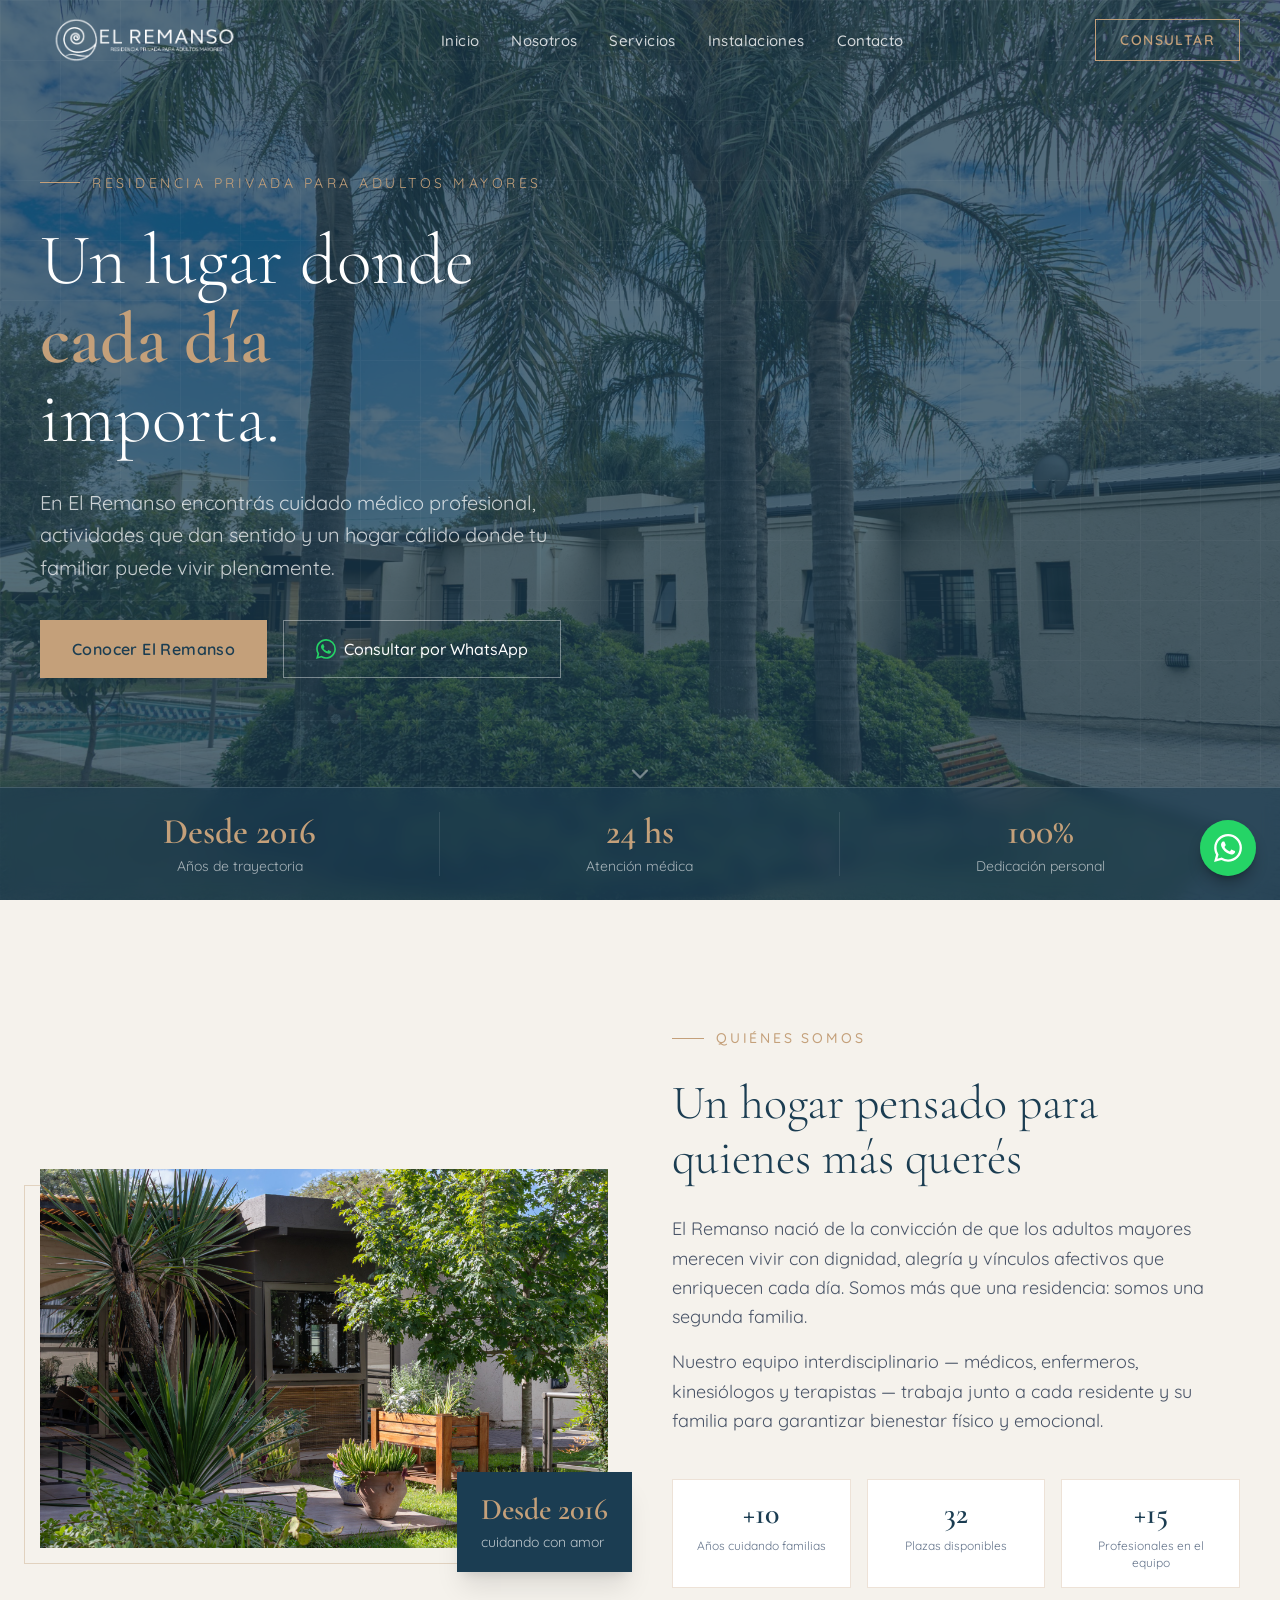
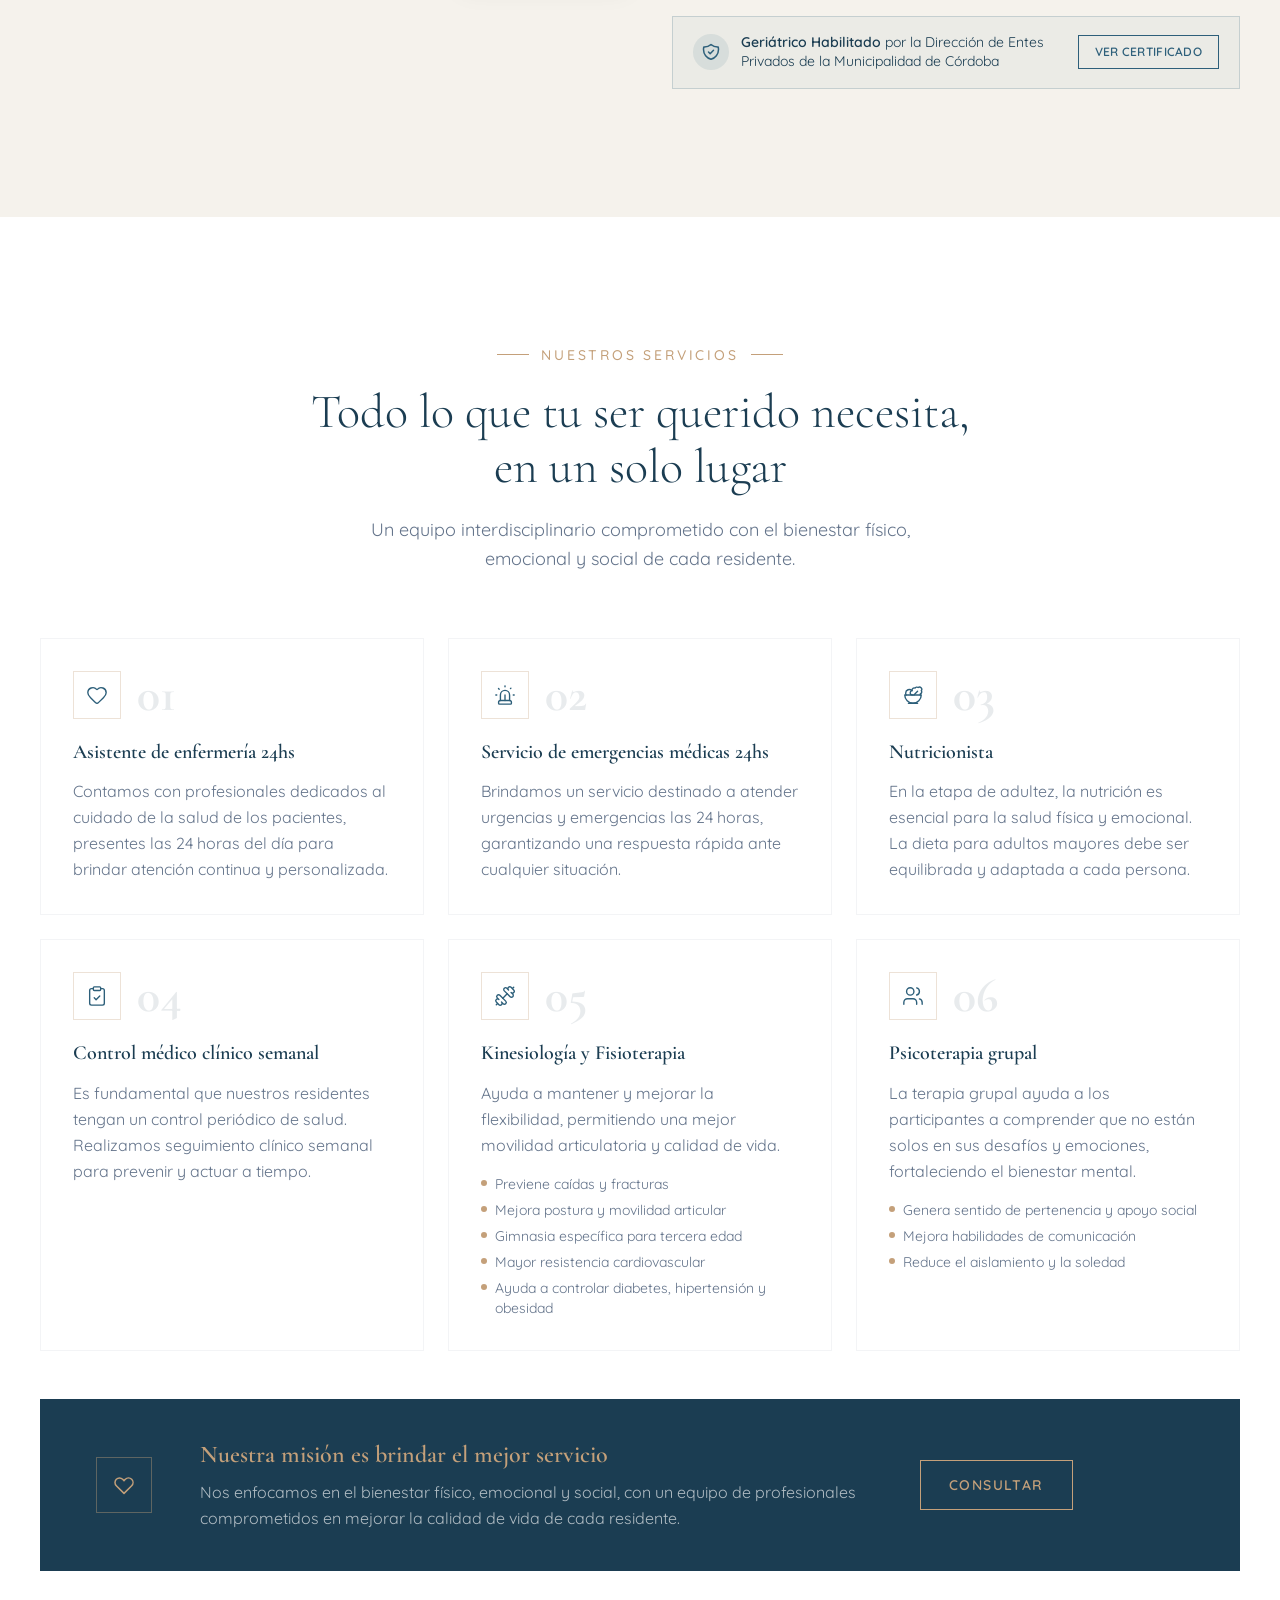
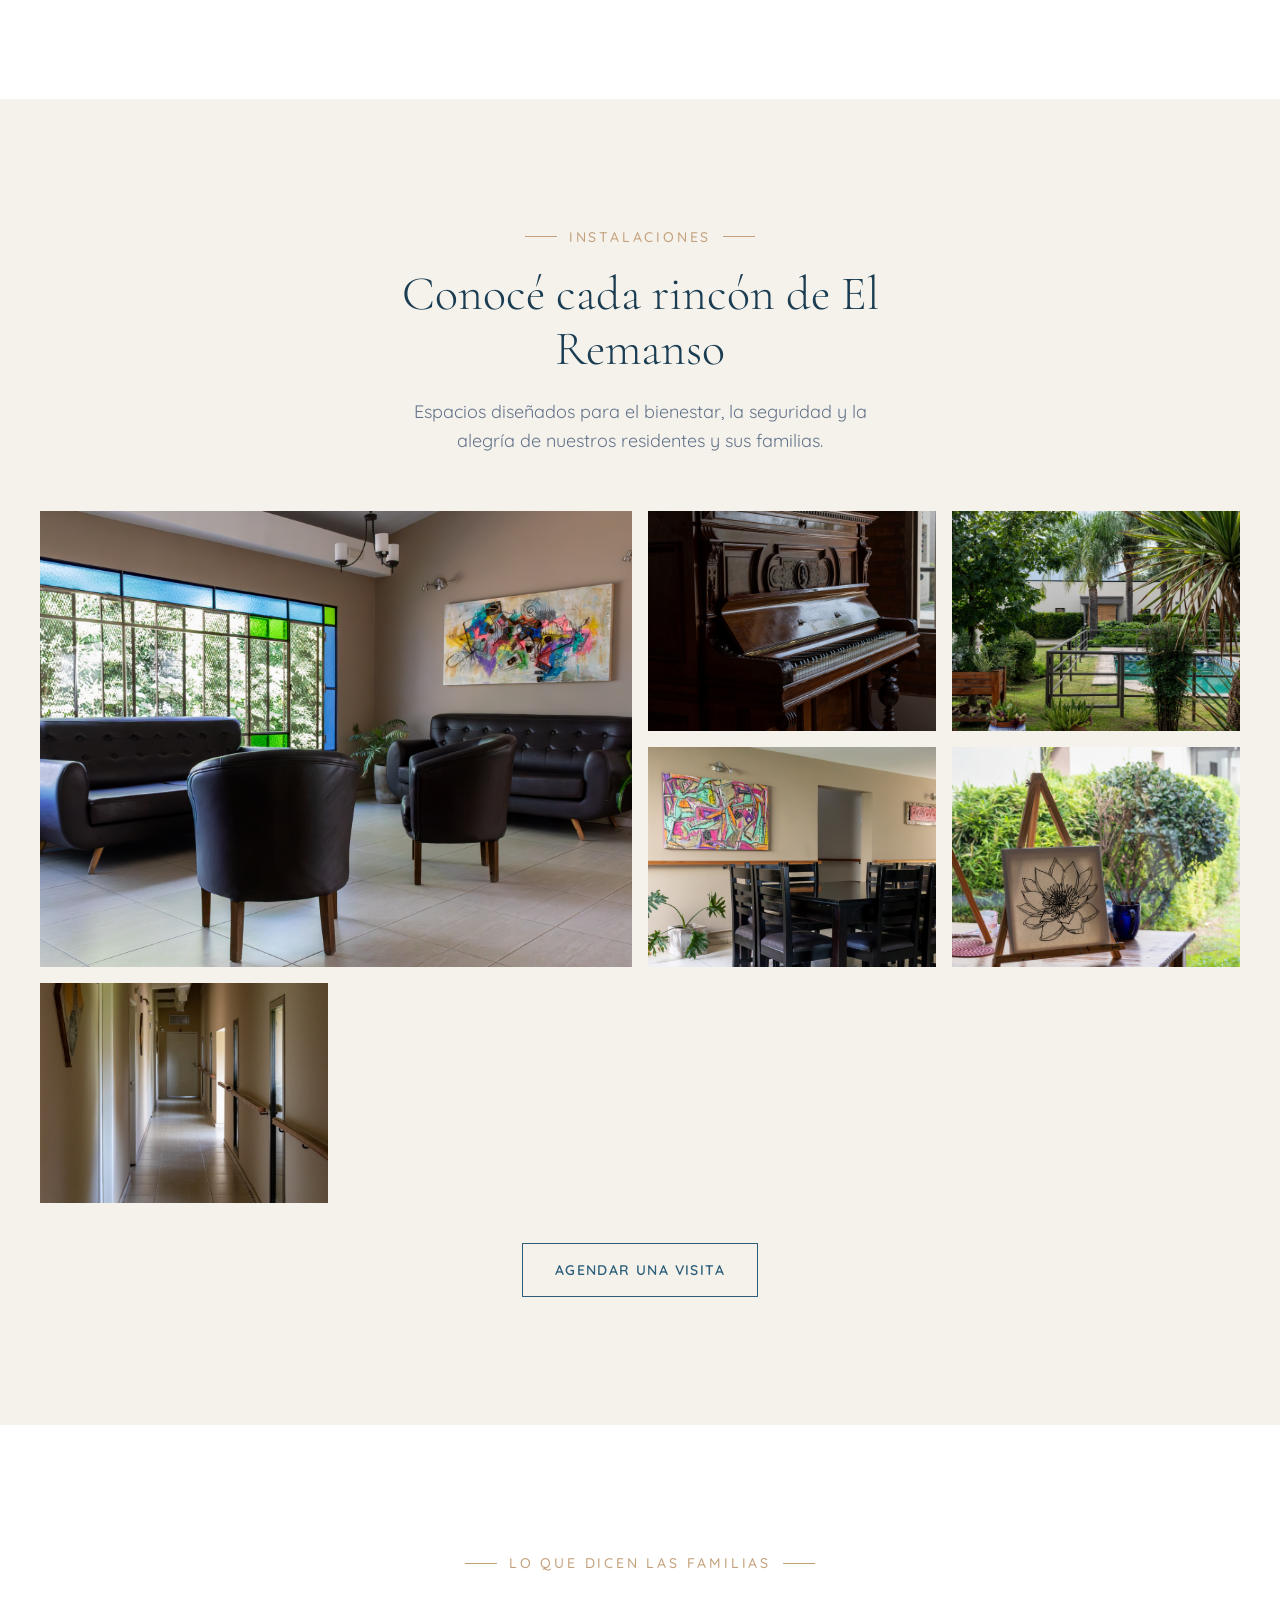
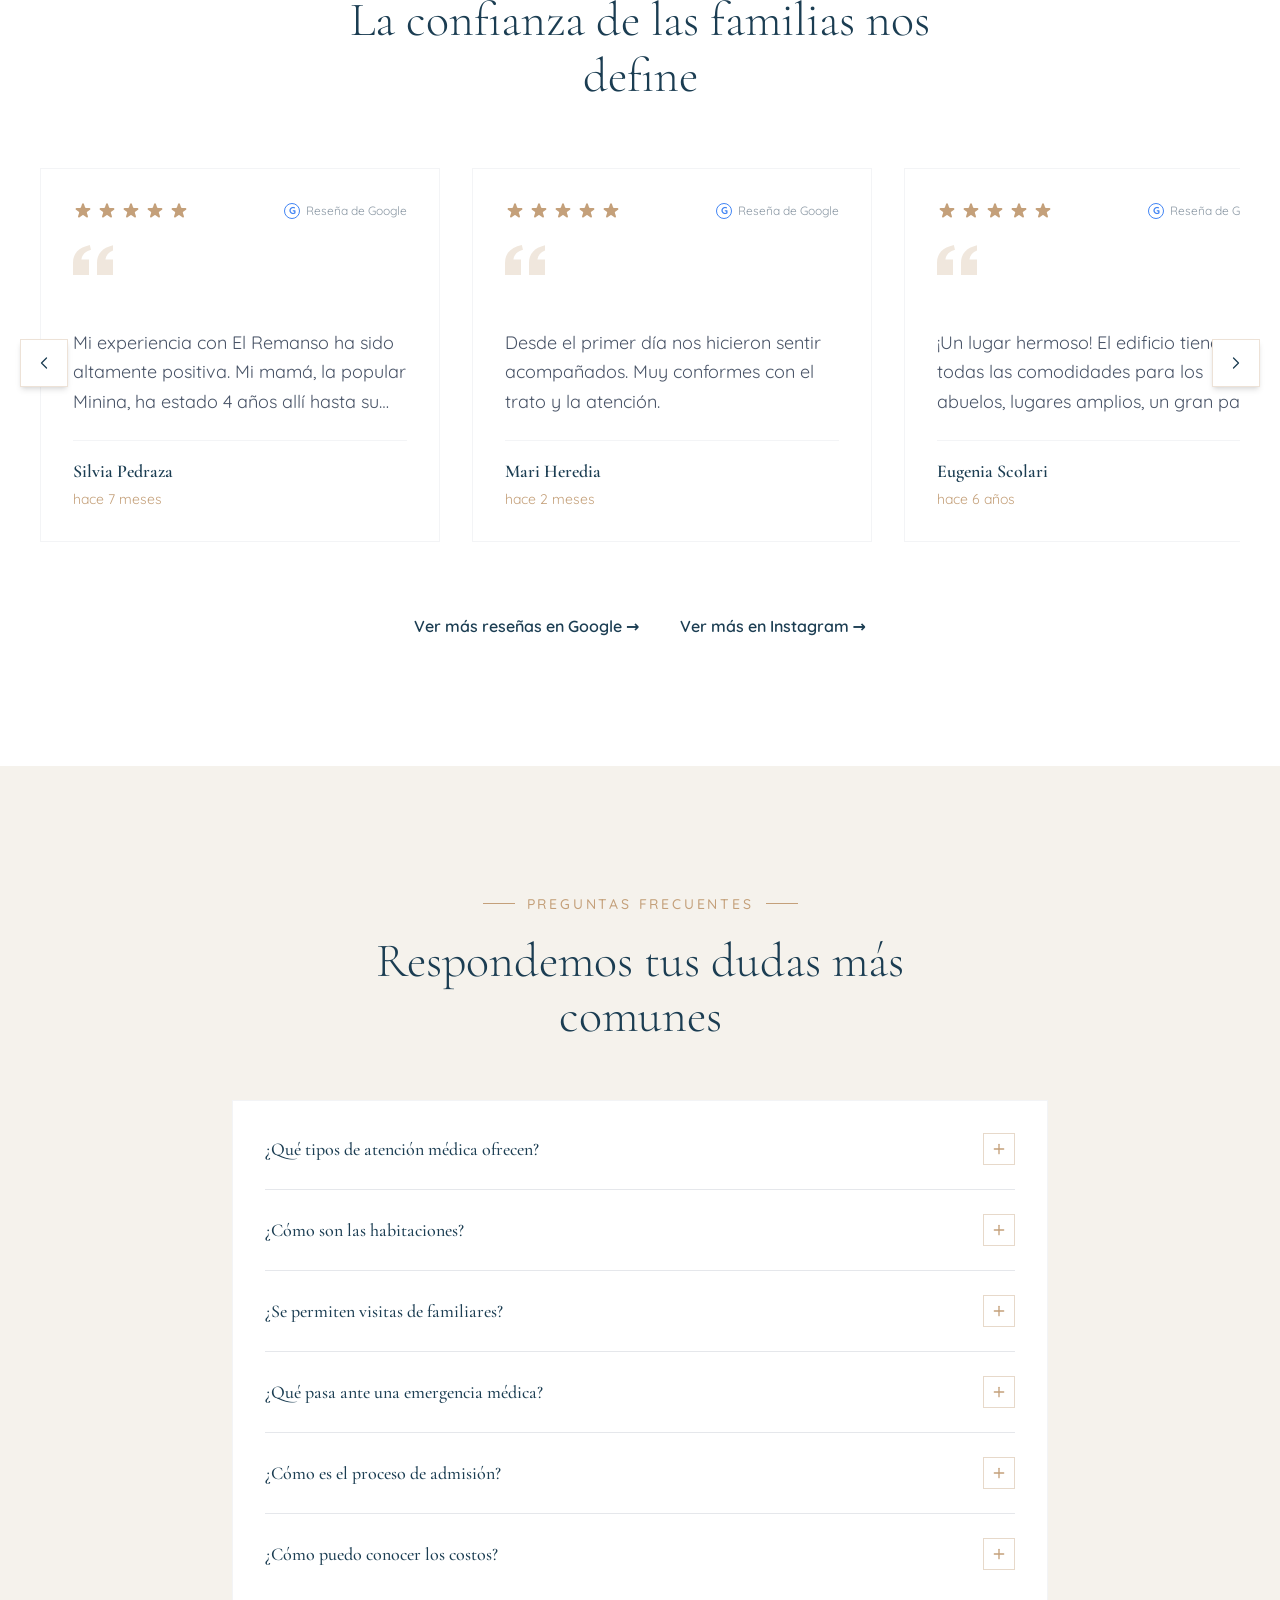
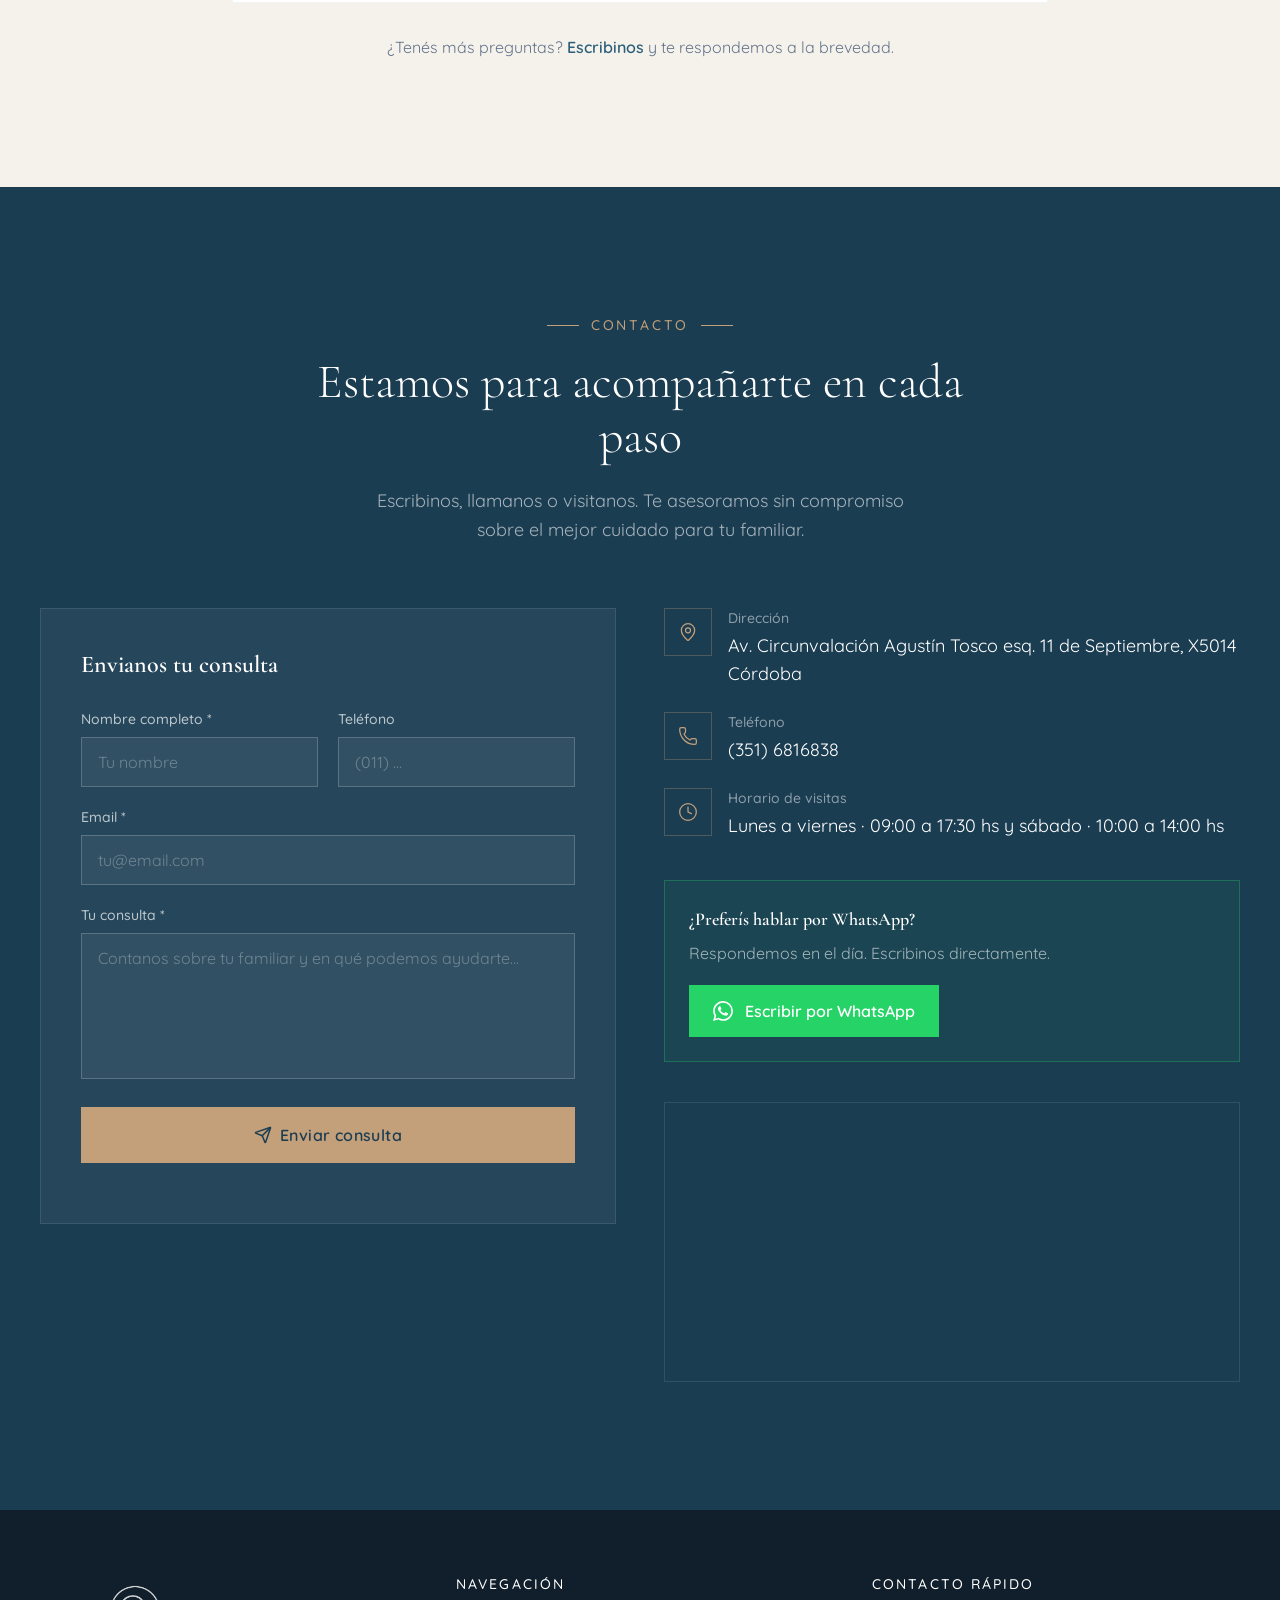
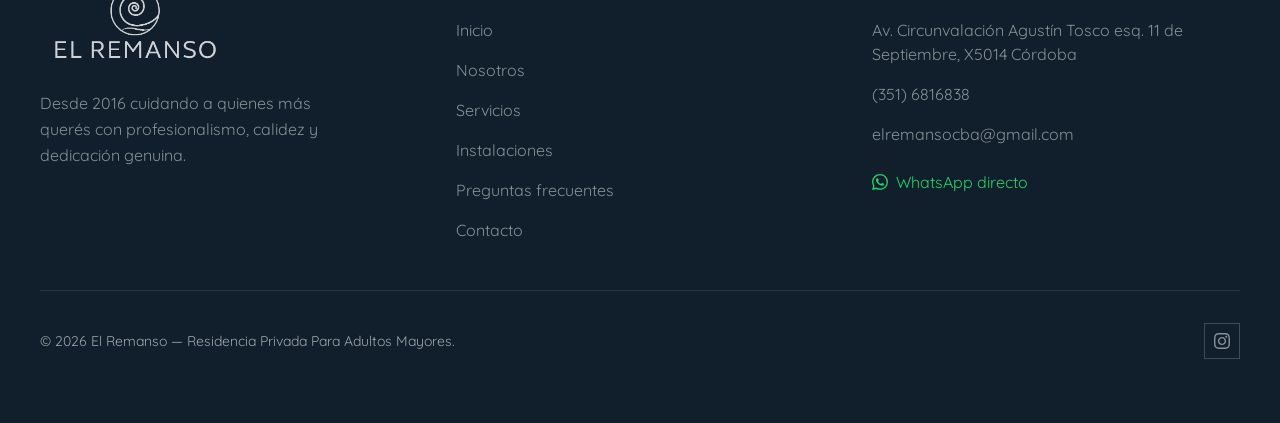
==== commit b267d950: "cambios-textos" ====
--- a/index.html
+++ b/index.html
@@ -7,24 +7,24 @@
   <link as="image" href="/images/Imagenes/Hero.jpg" rel="preload"/>
   <meta content="#1B3D52" name="theme-color"/>
   <title>
-   El Remanso &mdash; Residencia Privada Para Adultos Mayores
+   El Remanso — Residencia Privada Para Adultos Mayores
   </title>
-  <meta content="Un hogar donde cada d&iacute;a importa. Atenci&oacute;n m&eacute;dica 24hs, espacios &uacute;nicos y v&iacute;nculos que hacen la diferencia." name="description"/>
-  <meta content="residencia geri&aacute;trica C&oacute;rdoba,geri&aacute;trico C&oacute;rdoba,hogar de ancianos C&oacute;rdoba,cuidado adultos mayores,residencia privada adultos mayores,El Remanso,geri&aacute;trico habilitado C&oacute;rdoba,atenci&oacute;n m&eacute;dica 24hs" name="keywords"/>
+  <meta content="Un hogar donde cada día importa. Atención médica 24hs, espacios únicos y vínculos que hacen la diferencia." name="description"/>
+  <meta content="residencia geriátrica Córdoba,geriátrico Córdoba,hogar de ancianos Córdoba,cuidado adultos mayores,residencia privada adultos mayores,El Remanso,geriátrico habilitado Córdoba,atención médica 24hs" name="keywords"/>
   <meta content="index, follow" name="robots"/>
-  <meta content="El Remanso &mdash; Residencia Privada Para Adultos Mayores" property="og:title"/>
-  <meta content="Un hogar donde cada d&iacute;a importa. Atenci&oacute;n m&eacute;dica 24hs, espacios &uacute;nicos y v&iacute;nculos que hacen la diferencia." property="og:description"/>
+  <meta content="El Remanso — Residencia Privada Para Adultos Mayores" property="og:title"/>
+  <meta content="Un hogar donde cada día importa. Atención médica 24hs, espacios únicos y vínculos que hacen la diferencia." property="og:description"/>
   <meta content="https://elremansoresidencia.com" property="og:url"/>
   <meta content="El Remanso" property="og:site_name"/>
   <meta content="es_AR" property="og:locale"/>
   <meta content="https://elremansoresidencia.com/images/Imagenes/Hero.jpg" property="og:image"/>
   <meta content="1200" property="og:image:width"/>
   <meta content="630" property="og:image:height"/>
-  <meta content="El Remanso &mdash; Residencia Privada Para Adultos Mayores, C&oacute;rdoba" property="og:image:alt"/>
+  <meta content="El Remanso — Residencia Privada Para Adultos Mayores, Córdoba" property="og:image:alt"/>
   <meta content="website" property="og:type"/>
   <meta content="summary_large_image" name="twitter:card"/>
-  <meta content="El Remanso &mdash; Residencia Privada Para Adultos Mayores" name="twitter:title"/>
-  <meta content="Un hogar donde cada d&iacute;a importa. Atenci&oacute;n m&eacute;dica 24hs, espacios &uacute;nicos y v&iacute;nculos que hacen la diferencia." name="twitter:description"/>
+  <meta content="El Remanso — Residencia Privada Para Adultos Mayores" name="twitter:title"/>
+  <meta content="Un hogar donde cada día importa. Atención médica 24hs, espacios únicos y vínculos que hacen la diferencia." name="twitter:description"/>
   <meta content="https://elremansoresidencia.com/images/Imagenes/Hero.jpg" name="twitter:image"/>
   <link href="/favicon.png" rel="icon"/>
   <link href="/favicon.png" rel="apple-touch-icon"/>
@@ -44,7 +44,7 @@
   <header class="fixed inset-x-0 top-0 z-50 transition-all duration-300 bg-transparent">
    <nav class="max-w-7xl mx-auto px-6 lg:px-10 h-20 flex items-center justify-between">
     <a class="flex items-center shrink-0" href="#inicio">
-     <img alt="El Remanso &mdash; Residencia Privada Para Adultos Mayores" class="h-12 w-auto object-contain brightness-0 invert" decoding="async" height="52" src="images/Logos/logo-horizontal-transparent.png" width="200"/>
+     <img alt="El Remanso — Residencia Privada Para Adultos Mayores" class="h-12 w-auto object-contain brightness-0 invert" decoding="async" height="52" src="images/Logos/logo-horizontal-transparent.png" width="200"/>
     </a>
     <ul class="hidden lg:flex items-center gap-8">
      <li>
@@ -76,7 +76,7 @@
     <a class="hidden lg:block px-6 py-2.5 text-sm font-semibold tracking-widest uppercase border border-[#C4A07A] text-[#C4A07A] hover:bg-[#C4A07A] hover:text-[#1B3D52] transition-all duration-200" href="#contacto" style="font-family:var(--font-body)">
      Consultar
     </a>
-    <button aria-controls="menu-movil" aria-expanded="false" aria-label="Abrir men&uacute;" class="lg:hidden text-white p-2" id="menu-toggle" type="button">
+    <button aria-controls="menu-movil" aria-expanded="false" aria-label="Abrir menú" class="lg:hidden text-white p-2" id="menu-toggle" type="button">
      <svg aria-hidden="true" class="lucide lucide-menu menu-icon-open" fill="none" height="24" stroke="currentColor" stroke-linecap="round" stroke-linejoin="round" stroke-width="2" viewbox="0 0 24 24" width="24" xmlns="http://www.w3.org/2000/svg">
       <path d="M4 5h16">
       </path>
@@ -125,7 +125,7 @@
   </header>
   <main>
    <section class="relative min-h-screen flex flex-col overflow-hidden" id="inicio">
-    <img alt="El Remanso &mdash; jard&iacute;n y exterior de la residencia" class="object-cover object-center" decoding="async" fetchpriority="high" src="images/Imagenes/Hero.jpg" style="position:absolute;height:100%;width:100%;left:0;top:0;right:0;bottom:0;color:transparent"/>
+    <img alt="El Remanso — jardín y exterior de la residencia" class="object-cover object-center" decoding="async" fetchpriority="high" src="images/Imagenes/Hero.jpg" style="position:absolute;height:100%;width:100%;left:0;top:0;right:0;bottom:0;color:transparent"/>
     <div class="absolute inset-0 bg-[#1B3D52]/75">
     </div>
     <div class="absolute inset-0 opacity-[0.03]" style="background-image:linear-gradient(rgba(255,255,255,1) 1px, transparent 1px), linear-gradient(90deg, rgba(255,255,255,1) 1px, transparent 1px);background-size:60px 60px">
@@ -143,13 +143,13 @@
        Un lugar donde
        <br/>
        <span class="text-[#C4A07A] font-semibold">
-        cada d&iacute;a
+        cada día
        </span>
        <br/>
        importa.
       </h1>
       <p class="text-white/75 text-lg lg:text-xl leading-relaxed max-w-lg" style="font-family:var(--font-body)">
-       En El Remanso encontr&aacute;s cuidado m&eacute;dico profesional, actividades que dan sentido y un hogar c&aacute;lido donde tu familiar puede vivir plenamente.
+       En El Remanso encontrás cuidado médico profesional, actividades que dan sentido y un hogar cálido donde tu familiar puede vivir plenamente.
       </p>
       <div class="flex flex-col sm:flex-row gap-4 pt-2">
        <a class="inline-flex items-center justify-center px-8 py-4 bg-[#C4A07A] text-[#1B3D52] text-base font-semibold tracking-wide hover:bg-[#D4B48A] transition-colors" href="#nosotros" style="font-family:var(--font-body)">
@@ -172,7 +172,7 @@
         Desde 2016
        </span>
        <span class="text-white/60 text-sm text-center" style="font-family:var(--font-body)">
-        A&ntilde;os de trayectoria
+        Años de trayectoria
        </span>
       </div>
       <div class="flex flex-col items-center gap-1 px-4">
@@ -180,7 +180,7 @@
         24 hs
        </span>
        <span class="text-white/60 text-sm text-center" style="font-family:var(--font-body)">
-        Atenci&oacute;n m&eacute;dica
+        Atención médica
        </span>
       </div>
       <div class="flex flex-col items-center gap-1 px-4">
@@ -188,7 +188,7 @@
         100%
        </span>
        <span class="text-white/60 text-sm text-center" style="font-family:var(--font-body)">
-        Dedicaci&oacute;n personal
+        Dedicación personal
        </span>
       </div>
      </div>
@@ -207,7 +207,7 @@
        <div class="absolute -bottom-4 -left-4 w-full h-full border border-[#C4A07A]/40">
        </div>
        <div class="relative overflow-hidden">
-        <img alt="El Remanso &mdash; residencia" class="w-full object-cover" decoding="async" height="520" loading="lazy" src="images/Imagenes/imagen-8.jpg" width="680"/>
+        <img alt="El Remanso — residencia" class="w-full object-cover" decoding="async" height="520" loading="lazy" src="images/Imagenes/imagen-8.jpg" width="680"/>
        </div>
        <div class="absolute -bottom-6 -right-6 bg-[#1B3D52] text-white px-6 py-5 shadow-xl hidden lg:block">
         <p class="text-[#C4A07A] text-3xl font-semibold" style="font-family:var(--font-title)">
@@ -223,27 +223,27 @@
         <div class="w-8 h-px bg-[#C4A07A]">
         </div>
         <span class="text-[#C4A07A] text-sm tracking-[0.2em] uppercase font-medium" style="font-family:var(--font-body)">
-         Qui&eacute;nes somos
+         Quiénes somos
         </span>
        </div>
        <h2 class="text-[#1B3D52] text-4xl lg:text-5xl font-light leading-[1.15]" style="font-family:var(--font-title)">
-        Un hogar pensado para quienes m&aacute;s quer&eacute;s
+        Un hogar pensado para quienes más querés
        </h2>
        <div class="flex flex-col gap-4 text-[#4A5568] text-lg leading-relaxed" style="font-family:var(--font-body)">
         <p>
-         El Remanso naci&oacute; de la convicci&oacute;n de que los adultos mayores merecen vivir con dignidad, alegr&iacute;a y v&iacute;nculos afectivos que enriquecen cada d&iacute;a. Somos m&aacute;s que una residencia: somos una segunda familia.
+         El Remanso nació de la convicción de que los adultos mayores merecen vivir con dignidad, alegría y vínculos afectivos que enriquecen cada día. Somos más que una residencia: somos una segunda familia.
         </p>
         <p>
-         Nuestro equipo interdisciplinario &mdash; m&eacute;dicos, enfermeros, kinesi&oacute;logos y terapistas &mdash; trabaja junto a cada residente y su familia para garantizar bienestar f&iacute;sico y emocional.
+         Nuestro equipo interdisciplinario — médicos, enfermeros, kinesiólogos y terapistas — trabaja junto a cada residente y su familia para garantizar bienestar físico y emocional.
         </p>
        </div>
        <div class="grid grid-cols-3 gap-4 pt-4">
         <div class="flex flex-col items-center gap-1.5 p-4 border border-[#C4A07A]/30 bg-white">
          <span class="text-[#1B3D52] text-3xl font-semibold" style="font-family:var(--font-title)">
-          +8
+          +10
          </span>
          <span class="text-[#64748B] text-xs text-center leading-snug" style="font-family:var(--font-body)">
-          A&ntilde;os cuidando familias
+          Años cuidando familias
          </span>
         </div>
         <div class="flex flex-col items-center gap-1.5 p-4 border border-[#C4A07A]/30 bg-white">
@@ -273,9 +273,9 @@
          </div>
          <p class="text-[#1B3D52] text-sm leading-snug" style="font-family:var(--font-body)">
           <span class="font-semibold">
-           Geri&aacute;trico Habilitado
-          </span>
-          por la Direcci&oacute;n de Entes Privados de la Municipalidad de C&oacute;rdoba
+           Geriátrico Habilitado
+          </span>
+          por la Dirección de Entes Privados de la Municipalidad de Córdoba
          </p>
         </div>
         <a class="shrink-0 px-4 py-2 border border-[#2D5F7A] text-[#2D5F7A] text-xs font-semibold tracking-wide uppercase hover:bg-[#2D5F7A] hover:text-white transition-colors" href="https://inteligenciaterritorial.cordoba.gob.ar/portal/apps/experiencebuilder/experience/?dlg=Fijo&amp;draft=true&amp;id=5c8c3b85b3ad4a3596235a0158ad8ae9&amp;page=P%C3%A1gina-1#data_s=id%3AdataSource_2-Geriatricos_pb_4572%3A4827" rel="noopener noreferrer" style="font-family:var(--font-body)" target="_blank">
@@ -302,7 +302,7 @@
        Todo lo que tu ser querido necesita, en un solo lugar
       </h2>
       <p class="text-[#64748B] text-lg max-w-xl leading-relaxed" style="font-family:var(--font-body)">
-       Un equipo interdisciplinario comprometido con el bienestar f&iacute;sico, emocional y social de cada residente.
+       Un equipo interdisciplinario comprometido con el bienestar físico, emocional y social de cada residente.
       </p>
      </div>
      <div class="grid sm:grid-cols-2 lg:grid-cols-3 gap-6">
@@ -320,10 +320,10 @@
        </div>
        <div class="flex flex-col gap-3">
         <h3 class="text-[#1B3D52] text-xl font-semibold leading-snug" style="font-family:var(--font-title)">
-         Asistente de enfermer&iacute;a 24hs
+         Asistente de enfermería 24hs
         </h3>
         <p class="text-[#64748B] text-base leading-relaxed" style="font-family:var(--font-body)">
-         Contamos con profesionales dedicados al cuidado de la salud de los pacientes, presentes las 24 horas del d&iacute;a para brindar atenci&oacute;n continua y personalizada.
+         Contamos con profesionales dedicados al cuidado de la salud de los pacientes, presentes las 24 horas del día para brindar atención continua y personalizada.
         </p>
        </div>
       </div>
@@ -355,10 +355,10 @@
        </div>
        <div class="flex flex-col gap-3">
         <h3 class="text-[#1B3D52] text-xl font-semibold leading-snug" style="font-family:var(--font-title)">
-         Servicio de emergencias m&eacute;dicas 24hs
+         Servicio de emergencias médicas 24hs
         </h3>
         <p class="text-[#64748B] text-base leading-relaxed" style="font-family:var(--font-body)">
-         Brindamos un servicio destinado a atender urgencias y emergencias las 24 horas, garantizando una respuesta r&aacute;pida ante cualquier situaci&oacute;n.
+         Brindamos un servicio destinado a atender urgencias y emergencias las 24 horas, garantizando una respuesta rápida ante cualquier situación.
         </p>
        </div>
       </div>
@@ -387,7 +387,7 @@
          Nutricionista
         </h3>
         <p class="text-[#64748B] text-base leading-relaxed" style="font-family:var(--font-body)">
-         En la etapa de adultez, la nutrici&oacute;n es esencial para la salud f&iacute;sica y emocional. La dieta para adultos mayores debe ser equilibrada y adaptada a cada persona.
+         En la etapa de adultez, la nutrición es esencial para la salud física y emocional. La dieta para adultos mayores debe ser equilibrada y adaptada a cada persona.
         </p>
        </div>
       </div>
@@ -409,10 +409,10 @@
        </div>
        <div class="flex flex-col gap-3">
         <h3 class="text-[#1B3D52] text-xl font-semibold leading-snug" style="font-family:var(--font-title)">
-         Control m&eacute;dico cl&iacute;nico semanal
+         Control médico clínico semanal
         </h3>
         <p class="text-[#64748B] text-base leading-relaxed" style="font-family:var(--font-body)">
-         Es fundamental que nuestros residentes tengan un control peri&oacute;dico de salud. Realizamos seguimiento cl&iacute;nico semanal para prevenir y actuar a tiempo.
+         Es fundamental que nuestros residentes tengan un control periódico de salud. Realizamos seguimiento clínico semanal para prevenir y actuar a tiempo.
         </p>
        </div>
       </div>
@@ -438,7 +438,7 @@
        </div>
        <div class="flex flex-col gap-3">
         <h3 class="text-[#1B3D52] text-xl font-semibold leading-snug" style="font-family:var(--font-title)">
-         Kinesiolog&iacute;a y Fisioterapia
+         Kinesiología y Fisioterapia
         </h3>
         <p class="text-[#64748B] text-base leading-relaxed" style="font-family:var(--font-body)">
          Ayuda a mantener y mejorar la flexibilidad, permitiendo una mejor movilidad articulatoria y calidad de vida.
@@ -447,7 +447,7 @@
          <li class="flex items-start gap-2 text-[#64748B] text-sm" style="font-family:var(--font-body)">
           <span class="mt-1.5 w-1.5 h-1.5 rounded-full bg-[#C4A07A] shrink-0">
           </span>
-          Previene ca&iacute;das y fracturas
+          Previene caídas y fracturas
          </li>
          <li class="flex items-start gap-2 text-[#64748B] text-sm" style="font-family:var(--font-body)">
           <span class="mt-1.5 w-1.5 h-1.5 rounded-full bg-[#C4A07A] shrink-0">
@@ -457,7 +457,7 @@
          <li class="flex items-start gap-2 text-[#64748B] text-sm" style="font-family:var(--font-body)">
           <span class="mt-1.5 w-1.5 h-1.5 rounded-full bg-[#C4A07A] shrink-0">
           </span>
-          Gimnasia espec&iacute;fica para tercera edad
+          Gimnasia específica para tercera edad
          </li>
          <li class="flex items-start gap-2 text-[#64748B] text-sm" style="font-family:var(--font-body)">
           <span class="mt-1.5 w-1.5 h-1.5 rounded-full bg-[#C4A07A] shrink-0">
@@ -467,7 +467,7 @@
          <li class="flex items-start gap-2 text-[#64748B] text-sm" style="font-family:var(--font-body)">
           <span class="mt-1.5 w-1.5 h-1.5 rounded-full bg-[#C4A07A] shrink-0">
           </span>
-          Ayuda a controlar diabetes, hipertensi&oacute;n y obesidad
+          Ayuda a controlar diabetes, hipertensión y obesidad
          </li>
         </ul>
        </div>
@@ -495,7 +495,7 @@
          Psicoterapia grupal
         </h3>
         <p class="text-[#64748B] text-base leading-relaxed" style="font-family:var(--font-body)">
-         La terapia grupal ayuda a los participantes a comprender que no est&aacute;n solos en sus desaf&iacute;os y emociones, fortaleciendo el bienestar mental.
+         La terapia grupal ayuda a los participantes a comprender que no están solos en sus desafíos y emociones, fortaleciendo el bienestar mental.
         </p>
         <ul class="flex flex-col gap-1.5 mt-1">
          <li class="flex items-start gap-2 text-[#64748B] text-sm" style="font-family:var(--font-body)">
@@ -506,7 +506,7 @@
          <li class="flex items-start gap-2 text-[#64748B] text-sm" style="font-family:var(--font-body)">
           <span class="mt-1.5 w-1.5 h-1.5 rounded-full bg-[#C4A07A] shrink-0">
           </span>
-          Mejora habilidades de comunicaci&oacute;n
+          Mejora habilidades de comunicación
          </li>
          <li class="flex items-start gap-2 text-[#64748B] text-sm" style="font-family:var(--font-body)">
           <span class="mt-1.5 w-1.5 h-1.5 rounded-full bg-[#C4A07A] shrink-0">
@@ -526,10 +526,10 @@
       </div>
       <div class="flex flex-col gap-2 text-center lg:text-left">
        <p class="text-[#C4A07A] text-xl lg:text-2xl font-semibold" style="font-family:var(--font-title)">
-        Nuestra misi&oacute;n es brindar el mejor servicio
+        Nuestra misión es brindar el mejor servicio
        </p>
        <p class="text-white/65 text-base leading-relaxed max-w-2xl" style="font-family:var(--font-body)">
-        Nos enfocamos en el bienestar f&iacute;sico, emocional y social, con un equipo de profesionales comprometidos en mejorar la calidad de vida de cada residente.
+        Nos enfocamos en el bienestar físico, emocional y social, con un equipo de profesionales comprometidos en mejorar la calidad de vida de cada residente.
        </p>
       </div>
       <a class="shrink-0 px-7 py-3.5 border border-[#C4A07A] text-[#C4A07A] text-sm font-semibold tracking-widest uppercase hover:bg-[#C4A07A] hover:text-[#1B3D52] transition-all duration-200" href="#contacto" style="font-family:var(--font-body)">
@@ -551,22 +551,22 @@
        </div>
       </div>
       <h2 class="text-[#1B3D52] text-4xl lg:text-5xl font-light leading-[1.15] max-w-xl" style="font-family:var(--font-title)">
-       Conoc&eacute; cada rinc&oacute;n de El Remanso
+       Conocé cada rincón de El Remanso
       </h2>
       <p class="text-[#64748B] text-lg max-w-lg leading-relaxed" style="font-family:var(--font-body)">
-       Espacios dise&ntilde;ados para el bienestar, la seguridad y la alegr&iacute;a de nuestros residentes y sus familias.
+       Espacios diseñados para el bienestar, la seguridad y la alegría de nuestros residentes y sus familias.
       </p>
      </div>
      <div class="grid grid-cols-2 lg:grid-cols-4 gap-3 lg:gap-4 auto-rows-[200px] lg:auto-rows-[220px]">
       <div class="relative overflow-hidden group col-span-2 row-span-2">
-       <img alt="Sal&oacute;n principal con vitrales y luz natural" class="object-cover transition-transform duration-500 group-hover:scale-105" decoding="async" loading="lazy" src="images/Imagenes/sala1.jpg" style="position:absolute;height:100%;width:100%;left:0;top:0;right:0;bottom:0;color:transparent"/>
+       <img alt="Salón principal con vitrales y luz natural" class="object-cover transition-transform duration-500 group-hover:scale-105" decoding="async" loading="lazy" src="images/Imagenes/sala1.jpg" style="position:absolute;height:100%;width:100%;left:0;top:0;right:0;bottom:0;color:transparent"/>
        <div class="absolute inset-0 bg-[#1B3D52]/0 group-hover:bg-[#1B3D52]/55 transition-all duration-300 flex flex-col justify-end">
         <div class="translate-y-full group-hover:translate-y-0 transition-transform duration-300 p-4">
          <span class="block text-[#C4A07A] text-xs tracking-widest uppercase mb-1" style="font-family:var(--font-body)">
           Vida en El Remanso
          </span>
          <p class="text-white text-sm font-medium">
-          Sal&oacute;n principal con vitrales y luz natural
+          Salón principal con vitrales y luz natural
          </p>
         </div>
        </div>
@@ -574,14 +574,14 @@
        </div>
       </div>
       <div class="relative overflow-hidden group">
-       <img alt="Piano hist&oacute;rico &mdash; m&uacute;sica y cultura en el d&iacute;a a d&iacute;a" class="object-cover transition-transform duration-500 group-hover:scale-105" decoding="async" loading="lazy" src="images/Imagenes/piano.jpg" style="position:absolute;height:100%;width:100%;left:0;top:0;right:0;bottom:0;color:transparent"/>
+       <img alt="Piano histórico — música y cultura en el día a día" class="object-cover transition-transform duration-500 group-hover:scale-105" decoding="async" loading="lazy" src="images/Imagenes/piano.jpg" style="position:absolute;height:100%;width:100%;left:0;top:0;right:0;bottom:0;color:transparent"/>
        <div class="absolute inset-0 bg-[#1B3D52]/0 group-hover:bg-[#1B3D52]/55 transition-all duration-300 flex flex-col justify-end">
         <div class="translate-y-full group-hover:translate-y-0 transition-transform duration-300 p-4">
          <span class="block text-[#C4A07A] text-xs tracking-widest uppercase mb-1" style="font-family:var(--font-body)">
-          V&iacute;nculos y humanizaci&oacute;n
+          Vínculos y humanización
          </span>
          <p class="text-white text-sm font-medium">
-          Piano hist&oacute;rico &mdash; m&uacute;sica y cultura en el d&iacute;a a d&iacute;a
+          Piano histórico — música y cultura en el día a día
          </p>
         </div>
        </div>
@@ -589,14 +589,14 @@
        </div>
       </div>
       <div class="relative overflow-hidden group">
-       <img alt="Jard&iacute;n, &aacute;rboles y pileta al aire libre" class="object-cover transition-transform duration-500 group-hover:scale-105" decoding="async" loading="lazy" src="images/Imagenes/pileta.jpg" style="position:absolute;height:100%;width:100%;left:0;top:0;right:0;bottom:0;color:transparent"/>
+       <img alt="Jardín, árboles y pileta al aire libre" class="object-cover transition-transform duration-500 group-hover:scale-105" decoding="async" loading="lazy" src="images/Imagenes/pileta.jpg" style="position:absolute;height:100%;width:100%;left:0;top:0;right:0;bottom:0;color:transparent"/>
        <div class="absolute inset-0 bg-[#1B3D52]/0 group-hover:bg-[#1B3D52]/55 transition-all duration-300 flex flex-col justify-end">
         <div class="translate-y-full group-hover:translate-y-0 transition-transform duration-300 p-4">
          <span class="block text-[#C4A07A] text-xs tracking-widest uppercase mb-1" style="font-family:var(--font-body)">
           Vida al aire libre
          </span>
          <p class="text-white text-sm font-medium">
-          Jard&iacute;n, &aacute;rboles y pileta al aire libre
+          Jardín, árboles y pileta al aire libre
          </p>
         </div>
        </div>
@@ -604,14 +604,14 @@
        </div>
       </div>
       <div class="relative overflow-hidden group">
-       <img alt="Comedor con arte y ambiente c&aacute;lido" class="object-cover transition-transform duration-500 group-hover:scale-105" decoding="async" loading="lazy" src="images/Imagenes/mesa.jpg" style="position:absolute;height:100%;width:100%;left:0;top:0;right:0;bottom:0;color:transparent"/>
+       <img alt="Comedor con arte y ambiente cálido" class="object-cover transition-transform duration-500 group-hover:scale-105" decoding="async" loading="lazy" src="images/Imagenes/mesa.jpg" style="position:absolute;height:100%;width:100%;left:0;top:0;right:0;bottom:0;color:transparent"/>
        <div class="absolute inset-0 bg-[#1B3D52]/0 group-hover:bg-[#1B3D52]/55 transition-all duration-300 flex flex-col justify-end">
         <div class="translate-y-full group-hover:translate-y-0 transition-transform duration-300 p-4">
          <span class="block text-[#C4A07A] text-xs tracking-widest uppercase mb-1" style="font-family:var(--font-body)">
-          Gastronom&iacute;a
+          Gastronomía
          </span>
          <p class="text-white text-sm font-medium">
-          Comedor con arte y ambiente c&aacute;lido
+          Comedor con arte y ambiente cálido
          </p>
         </div>
        </div>
@@ -673,7 +673,7 @@
       </h2>
      </div>
      <div class="relative">
-      <div aria-label="Rese&ntilde;as de familias, desplazamiento horizontal" class="flex gap-8 overflow-x-auto snap-x snap-mandatory scroll-smooth pb-4 [scrollbar-width:none] [&amp;::-webkit-scrollbar]:hidden" id="review-track" tabindex="0">
+      <div aria-label="Reseñas de familias, desplazamiento horizontal" class="flex gap-8 overflow-x-auto snap-x snap-mandatory scroll-smooth pb-4 [scrollbar-width:none] [&amp;::-webkit-scrollbar]:hidden" id="review-track" tabindex="0">
        <div class="snap-start shrink-0 w-[85%] sm:w-[380px]" style="width:min(85%, 400px)">
         <div class="flex flex-col gap-6 p-8 border border-gray-100 hover:border-[#C4A07A]/40 hover:shadow-lg transition-all duration-300">
          <div class="flex items-center justify-between">
@@ -703,7 +703,7 @@
            <span aria-hidden="true" class="w-4 h-4 rounded-full border border-[#4285F4] text-[#4285F4] text-[10px] font-bold flex items-center justify-center leading-none">
             G
            </span>
-           Rese&ntilde;a de Google
+           Reseña de Google
           </div>
          </div>
          <svg class="w-10 h-auto text-[#C4A07A]/25" viewbox="0 0 40 30">
@@ -712,13 +712,13 @@
          </svg>
          <div class="flex-1">
           <p class="text-[#4A5568] text-lg leading-relaxed whitespace-pre-line line-clamp-4" style="font-family:var(--font-body)">
-           Mi experiencia con El Remanso ha sido altamente positiva. Mi mam&aacute;, la popular Minina, ha estado 4 a&ntilde;os all&iacute; hasta su paso a otro plano. Siempre decimos que vivi&oacute; todos esos a&ntilde;os por los cuidados y el amor que le proporcionaron.
+           Mi experiencia con El Remanso ha sido altamente positiva. Mi mamá, la popular Minina, ha estado 4 años allí hasta su paso a otro plano. Siempre decimos que vivió todos esos años por los cuidados y el amor que le proporcionaron.
 
-El personal se destaca por su trato humano, cercano y respetuoso, siempre atento a las necesidades de los residentes y sus familias. Las instalaciones est&aacute;n limpias, bien cuidadas y adaptadas para garantizar la comodidad y seguridad de las personas mayores.
+El personal se destaca por su trato humano, cercano y respetuoso, siempre atento a las necesidades de los residentes y sus familias. Las instalaciones están limpias, bien cuidadas y adaptadas para garantizar la comodidad y seguridad de las personas mayores.
 
-La atenci&oacute;n m&eacute;dica y asistencial es constante y profesional, transmitiendo tranquilidad y confianza. Ofrecen actividades que fomentan la estimulaci&oacute;n f&iacute;sica y cognitiva.
+La atención médica y asistencial es constante y profesional, transmitiendo tranquilidad y confianza. Ofrecen actividades que fomentan la estimulación física y cognitiva.
 
-Sin ninguna duda, un lugar al cual estamos eternamente agradecidas por el cari&ntilde;o, la atenci&oacute;n, la seguridad y el profesionalismo con que siempre atendieron a Minina.
+Sin ninguna duda, un lugar al cual estamos eternamente agradecidas por el cariño, la atención, la seguridad y el profesionalismo con que siempre atendieron a Minina.
           </p>
          </div>
          <div class="flex flex-col gap-1 pt-4 border-t border-gray-100">
@@ -760,7 +760,7 @@
            <span aria-hidden="true" class="w-4 h-4 rounded-full border border-[#4285F4] text-[#4285F4] text-[10px] font-bold flex items-center justify-center leading-none">
             G
            </span>
-           Rese&ntilde;a de Google
+           Reseña de Google
           </div>
          </div>
          <svg class="w-10 h-auto text-[#C4A07A]/25" viewbox="0 0 40 30">
@@ -769,7 +769,7 @@
          </svg>
          <div class="flex-1">
           <p class="text-[#4A5568] text-lg leading-relaxed whitespace-pre-line line-clamp-4" style="font-family:var(--font-body)">
-           Desde el primer d&iacute;a nos hicieron sentir acompa&ntilde;ados. Muy conformes con el trato y la atenci&oacute;n.
+           Desde el primer día nos hicieron sentir acompañados. Muy conformes con el trato y la atención.
           </p>
          </div>
          <div class="flex flex-col gap-1 pt-4 border-t border-gray-100">
@@ -811,7 +811,7 @@
            <span aria-hidden="true" class="w-4 h-4 rounded-full border border-[#4285F4] text-[#4285F4] text-[10px] font-bold flex items-center justify-center leading-none">
             G
            </span>
-           Rese&ntilde;a de Google
+           Reseña de Google
           </div>
          </div>
          <svg class="w-10 h-auto text-[#C4A07A]/25" viewbox="0 0 40 30">
@@ -820,7 +820,7 @@
          </svg>
          <div class="flex-1">
           <p class="text-[#4A5568] text-lg leading-relaxed whitespace-pre-line line-clamp-4" style="font-family:var(--font-body)">
-           &iexcl;Un lugar hermoso! El edificio tiene todas las comodidades para los abuelos, lugares amplios, un gran patio, ba&ntilde;os individuales por habitaciones, bien calefaccionado y muy limpio. Las enfermeras brindan un excelente cuidado a los abuelos y todos los servicios se cumplen a la perfecci&oacute;n. Muy conforme con este lugar.
+           ¡Un lugar hermoso! El edificio tiene todas las comodidades para los abuelos, lugares amplios, un gran patio, baños individuales por habitaciones, bien calefaccionado y muy limpio. Las enfermeras brindan un excelente cuidado a los abuelos y todos los servicios se cumplen a la perfección. Muy conforme con este lugar.
           </p>
          </div>
          <div class="flex flex-col gap-1 pt-4 border-t border-gray-100">
@@ -828,7 +828,7 @@
            Eugenia Scolari
           </span>
           <span class="text-[#C4A07A] text-sm" style="font-family:var(--font-body)">
-           hace 6 a&ntilde;os
+           hace 6 años
           </span>
          </div>
         </div>
@@ -862,7 +862,7 @@
            <span aria-hidden="true" class="w-4 h-4 rounded-full border border-[#4285F4] text-[#4285F4] text-[10px] font-bold flex items-center justify-center leading-none">
             G
            </span>
-           Rese&ntilde;a de Google
+           Reseña de Google
           </div>
          </div>
          <svg class="w-10 h-auto text-[#C4A07A]/25" viewbox="0 0 40 30">
@@ -876,10 +876,10 @@
          </div>
          <div class="flex flex-col gap-1 pt-4 border-t border-gray-100">
           <span class="text-[#1B3D52] text-lg font-semibold" style="font-family:var(--font-title)">
-           Jos&eacute; Luis Valles
+           José Luis Valles
           </span>
           <span class="text-[#C4A07A] text-sm" style="font-family:var(--font-body)">
-           hace 1 d&iacute;a
+           hace 1 día
           </span>
          </div>
         </div>
@@ -913,7 +913,7 @@
            <span aria-hidden="true" class="w-4 h-4 rounded-full border border-[#4285F4] text-[#4285F4] text-[10px] font-bold flex items-center justify-center leading-none">
             G
            </span>
-           Rese&ntilde;a de Google
+           Reseña de Google
           </div>
          </div>
          <svg class="w-10 h-auto text-[#C4A07A]/25" viewbox="0 0 40 30">
@@ -922,7 +922,7 @@
          </svg>
          <div class="flex-1">
           <p class="text-[#4A5568] text-lg leading-relaxed whitespace-pre-line line-clamp-4" style="font-family:var(--font-body)">
-           Un excelente lugar, instalaciones de primera, atendido por un gran equipo de trabajo. La mejor opci&oacute;n para cuidar a nuestros mayores. Muchas gracias por su dedicaci&oacute;n.
+           Un excelente lugar, instalaciones de primera, atendido por un gran equipo de trabajo. La mejor opción para cuidar a nuestros mayores. Muchas gracias por su dedicación.
           </p>
          </div>
          <div class="flex flex-col gap-1 pt-4 border-t border-gray-100">
@@ -930,7 +930,7 @@
            Gustavo Bello
           </span>
           <span class="text-[#C4A07A] text-sm" style="font-family:var(--font-body)">
-           hace 4 d&iacute;as
+           hace 4 días
           </span>
          </div>
         </div>
@@ -964,7 +964,7 @@
            <span aria-hidden="true" class="w-4 h-4 rounded-full border border-[#4285F4] text-[#4285F4] text-[10px] font-bold flex items-center justify-center leading-none">
             G
            </span>
-           Rese&ntilde;a de Google
+           Reseña de Google
           </div>
          </div>
          <svg class="w-10 h-auto text-[#C4A07A]/25" viewbox="0 0 40 30">
@@ -981,7 +981,7 @@
            Virginia Bello
           </span>
           <span class="text-[#C4A07A] text-sm" style="font-family:var(--font-body)">
-           hace 4 d&iacute;as
+           hace 4 días
           </span>
          </div>
         </div>
@@ -1015,7 +1015,7 @@
            <span aria-hidden="true" class="w-4 h-4 rounded-full border border-[#4285F4] text-[#4285F4] text-[10px] font-bold flex items-center justify-center leading-none">
             G
            </span>
-           Rese&ntilde;a de Google
+           Reseña de Google
           </div>
          </div>
          <svg class="w-10 h-auto text-[#C4A07A]/25" viewbox="0 0 40 30">
@@ -1024,9 +1024,9 @@
          </svg>
          <div class="flex-1">
           <p class="text-[#4A5568] text-lg leading-relaxed whitespace-pre-line line-clamp-4" style="font-family:var(--font-body)">
-           &iexcl;Incre&iacute;ble los servicios! Muy atentos. Excelente calidad humana, que es lo que importa y lo que queremos para nuestros familiares mayores.
+           ¡Increíble los servicios! Muy atentos. Excelente calidad humana, que es lo que importa y lo que queremos para nuestros familiares mayores.
 
-Un lugar muy c&aacute;lido, lo m&aacute;s parecido a una casa con todos los cuidados que ellos necesitan. Muy conforme.
+Un lugar muy cálido, lo más parecido a una casa con todos los cuidados que ellos necesitan. Muy conforme.
           </p>
          </div>
          <div class="flex flex-col gap-1 pt-4 border-t border-gray-100">
@@ -1034,7 +1034,7 @@
            Pau Bonsignori
           </span>
           <span class="text-[#C4A07A] text-sm" style="font-family:var(--font-body)">
-           hace 5 a&ntilde;os
+           hace 5 años
           </span>
          </div>
         </div>
@@ -1068,7 +1068,7 @@
            <span aria-hidden="true" class="w-4 h-4 rounded-full border border-[#4285F4] text-[#4285F4] text-[10px] font-bold flex items-center justify-center leading-none">
             G
            </span>
-           Rese&ntilde;a de Google
+           Reseña de Google
           </div>
          </div>
          <svg class="w-10 h-auto text-[#C4A07A]/25" viewbox="0 0 40 30">
@@ -1077,7 +1077,7 @@
          </svg>
          <div class="flex-1">
           <p class="text-[#4A5568] text-lg leading-relaxed whitespace-pre-line line-clamp-4" style="font-family:var(--font-body)">
-           Tenemos un familiar que vive all&iacute;. La atenci&oacute;n es excelente. Gran equipo humano. Entretenimientos y actividades, instalaciones nuevas, aire acondicionado central, higiene y seguridad. Espacios amplios y luminosos. &iexcl;Los felicitamos!
+           Tenemos un familiar que vive allí. La atención es excelente. Gran equipo humano. Entretenimientos y actividades, instalaciones nuevas, aire acondicionado central, higiene y seguridad. Espacios amplios y luminosos. ¡Los felicitamos!
           </p>
          </div>
          <div class="flex flex-col gap-1 pt-4 border-t border-gray-100">
@@ -1085,7 +1085,7 @@
            Jorge Isidoro
           </span>
           <span class="text-[#C4A07A] text-sm" style="font-family:var(--font-body)">
-           hace 6 a&ntilde;os
+           hace 6 años
           </span>
          </div>
         </div>
@@ -1119,7 +1119,7 @@
            <span aria-hidden="true" class="w-4 h-4 rounded-full border border-[#4285F4] text-[#4285F4] text-[10px] font-bold flex items-center justify-center leading-none">
             G
            </span>
-           Rese&ntilde;a de Google
+           Reseña de Google
           </div>
          </div>
          <svg class="w-10 h-auto text-[#C4A07A]/25" viewbox="0 0 40 30">
@@ -1128,7 +1128,7 @@
          </svg>
          <div class="flex-1">
           <p class="text-[#4A5568] text-lg leading-relaxed whitespace-pre-line line-clamp-4" style="font-family:var(--font-body)">
-           Excelente la atenci&oacute;n, la limpieza, el lugar es bello. Bien decorado, muy espacioso y, sobre todo, la buena atenci&oacute;n del personal. Espacios comunes bellos y espacios verdes. &iexcl;Excelente!
+           Excelente la atención, la limpieza, el lugar es bello. Bien decorado, muy espacioso y, sobre todo, la buena atención del personal. Espacios comunes bellos y espacios verdes. ¡Excelente!
           </p>
          </div>
          <div class="flex flex-col gap-1 pt-4 border-t border-gray-100">
@@ -1136,7 +1136,7 @@
            Sandra Alabarse
           </span>
           <span class="text-[#C4A07A] text-sm" style="font-family:var(--font-body)">
-           hace 5 a&ntilde;os
+           hace 5 años
           </span>
          </div>
         </div>
@@ -1170,7 +1170,7 @@
            <span aria-hidden="true" class="w-4 h-4 rounded-full border border-[#4285F4] text-[#4285F4] text-[10px] font-bold flex items-center justify-center leading-none">
             G
            </span>
-           Rese&ntilde;a de Google
+           Reseña de Google
           </div>
          </div>
          <svg class="w-10 h-auto text-[#C4A07A]/25" viewbox="0 0 40 30">
@@ -1179,7 +1179,7 @@
          </svg>
          <div class="flex-1">
           <p class="text-[#4A5568] text-lg leading-relaxed whitespace-pre-line line-clamp-4" style="font-family:var(--font-body)">
-           Hermoso lugar, la atenci&oacute;n verdaderamente es excelente y las comodidades que brindan para las personas mayores son de las mejores. Estamos muy conformes y lo recomendamos.
+           Hermoso lugar, la atención verdaderamente es excelente y las comodidades que brindan para las personas mayores son de las mejores. Estamos muy conformes y lo recomendamos.
           </p>
          </div>
          <div class="flex flex-col gap-1 pt-4 border-t border-gray-100">
@@ -1187,7 +1187,7 @@
            Benjamin Peironi
           </span>
           <span class="text-[#C4A07A] text-sm" style="font-family:var(--font-body)">
-           hace 6 a&ntilde;os
+           hace 6 años
           </span>
          </div>
         </div>
@@ -1221,7 +1221,7 @@
            <span aria-hidden="true" class="w-4 h-4 rounded-full border border-[#4285F4] text-[#4285F4] text-[10px] font-bold flex items-center justify-center leading-none">
             G
            </span>
-           Rese&ntilde;a de Google
+           Reseña de Google
           </div>
          </div>
          <svg class="w-10 h-auto text-[#C4A07A]/25" viewbox="0 0 40 30">
@@ -1230,7 +1230,7 @@
          </svg>
          <div class="flex-1">
           <p class="text-[#4A5568] text-lg leading-relaxed whitespace-pre-line line-clamp-4" style="font-family:var(--font-body)">
-           Excelente el lugar, calidez humana y muy buena atenci&oacute;n. Espacios grandes con mucha luz y sol. &iexcl;Lo recomiendo!
+           Excelente el lugar, calidez humana y muy buena atención. Espacios grandes con mucha luz y sol. ¡Lo recomiendo!
           </p>
          </div>
          <div class="flex flex-col gap-1 pt-4 border-t border-gray-100">
@@ -1238,7 +1238,7 @@
            Mirta Tinnacher
           </span>
           <span class="text-[#C4A07A] text-sm" style="font-family:var(--font-body)">
-           hace 5 a&ntilde;os
+           hace 5 años
           </span>
          </div>
         </div>
@@ -1272,7 +1272,7 @@
            <span aria-hidden="true" class="w-4 h-4 rounded-full border border-[#4285F4] text-[#4285F4] text-[10px] font-bold flex items-center justify-center leading-none">
             G
            </span>
-           Rese&ntilde;a de Google
+           Reseña de Google
           </div>
          </div>
          <svg class="w-10 h-auto text-[#C4A07A]/25" viewbox="0 0 40 30">
@@ -1281,7 +1281,7 @@
          </svg>
          <div class="flex-1">
           <p class="text-[#4A5568] text-lg leading-relaxed whitespace-pre-line line-clamp-4" style="font-family:var(--font-body)">
-           Un lugar para transitar la tercera edad rodeado de espacios verdes, atenci&oacute;n permanente y actividades l&uacute;dicas muy buenas para los adultos mayores.
+           Un lugar para transitar la tercera edad rodeado de espacios verdes, atención permanente y actividades lúdicas muy buenas para los adultos mayores.
           </p>
          </div>
          <div class="flex flex-col gap-1 pt-4 border-t border-gray-100">
@@ -1289,7 +1289,7 @@
            Julieta Camargo
           </span>
           <span class="text-[#C4A07A] text-sm" style="font-family:var(--font-body)">
-           hace 5 a&ntilde;os
+           hace 5 años
           </span>
          </div>
         </div>
@@ -1323,7 +1323,7 @@
            <span aria-hidden="true" class="w-4 h-4 rounded-full border border-[#4285F4] text-[#4285F4] text-[10px] font-bold flex items-center justify-center leading-none">
             G
            </span>
-           Rese&ntilde;a de Google
+           Reseña de Google
           </div>
          </div>
          <svg class="w-10 h-auto text-[#C4A07A]/25" viewbox="0 0 40 30">
@@ -1332,7 +1332,7 @@
          </svg>
          <div class="flex-1">
           <p class="text-[#4A5568] text-lg leading-relaxed whitespace-pre-line line-clamp-4" style="font-family:var(--font-body)">
-           Hermoso lugar, buena predisposici&oacute;n y atenci&oacute;n hacia las personas mayores.
+           Hermoso lugar, buena predisposición y atención hacia las personas mayores.
           </p>
          </div>
          <div class="flex flex-col gap-1 pt-4 border-t border-gray-100">
@@ -1340,7 +1340,7 @@
            Pedro Gianella
           </span>
           <span class="text-[#C4A07A] text-sm" style="font-family:var(--font-body)">
-           hace 6 a&ntilde;os
+           hace 6 años
           </span>
          </div>
         </div>
@@ -1374,7 +1374,7 @@
            <span aria-hidden="true" class="w-4 h-4 rounded-full border border-[#4285F4] text-[#4285F4] text-[10px] font-bold flex items-center justify-center leading-none">
             G
            </span>
-           Rese&ntilde;a de Google
+           Reseña de Google
           </div>
          </div>
          <svg class="w-10 h-auto text-[#C4A07A]/25" viewbox="0 0 40 30">
@@ -1391,7 +1391,7 @@
            Zacarias Gianella
           </span>
           <span class="text-[#C4A07A] text-sm" style="font-family:var(--font-body)">
-           hace 6 a&ntilde;os
+           hace 6 años
           </span>
          </div>
         </div>
@@ -1425,7 +1425,7 @@
            <span aria-hidden="true" class="w-4 h-4 rounded-full border border-[#4285F4] text-[#4285F4] text-[10px] font-bold flex items-center justify-center leading-none">
             G
            </span>
-           Rese&ntilde;a de Google
+           Reseña de Google
           </div>
          </div>
          <svg class="w-10 h-auto text-[#C4A07A]/25" viewbox="0 0 40 30">
@@ -1434,7 +1434,7 @@
          </svg>
          <div class="flex-1">
           <p class="text-[#4A5568] text-lg leading-relaxed whitespace-pre-line line-clamp-4" style="font-family:var(--font-body)">
-           &iexcl;Excelente atenci&oacute;n, muy buen ambiente! Estoy re contenta.
+           ¡Excelente atención, muy buen ambiente! Estoy re contenta.
           </p>
          </div>
          <div class="flex flex-col gap-1 pt-4 border-t border-gray-100">
@@ -1442,19 +1442,19 @@
            Isolina Valdatta
           </span>
           <span class="text-[#C4A07A] text-sm" style="font-family:var(--font-body)">
-           hace 6 a&ntilde;os
-          </span>
-         </div>
-        </div>
-       </div>
-      </div>
-      <button aria-label="Rese&ntilde;a anterior" class="hidden md:flex absolute top-1/2 -translate-y-1/2 -left-5 w-12 h-12 items-center justify-center bg-white border border-[#C4A07A]/30 text-[#1B3D52] hover:bg-[#C4A07A] hover:text-white transition-colors shadow-md" id="review-prev" type="button">
+           hace 6 años
+          </span>
+         </div>
+        </div>
+       </div>
+      </div>
+      <button aria-label="Reseña anterior" class="hidden md:flex absolute top-1/2 -translate-y-1/2 -left-5 w-12 h-12 items-center justify-center bg-white border border-[#C4A07A]/30 text-[#1B3D52] hover:bg-[#C4A07A] hover:text-white transition-colors shadow-md" id="review-prev" type="button">
        <svg aria-hidden="true" class="lucide lucide-chevron-left" fill="none" height="20" stroke="currentColor" stroke-linecap="round" stroke-linejoin="round" stroke-width="1.5" viewbox="0 0 24 24" width="20" xmlns="http://www.w3.org/2000/svg">
         <path d="m15 18-6-6 6-6">
         </path>
        </svg>
       </button>
-      <button aria-label="Siguiente rese&ntilde;a" class="hidden md:flex absolute top-1/2 -translate-y-1/2 -right-5 w-12 h-12 items-center justify-center bg-white border border-[#C4A07A]/30 text-[#1B3D52] hover:bg-[#C4A07A] hover:text-white transition-colors shadow-md" id="review-next" type="button">
+      <button aria-label="Siguiente reseña" class="hidden md:flex absolute top-1/2 -translate-y-1/2 -right-5 w-12 h-12 items-center justify-center bg-white border border-[#C4A07A]/30 text-[#1B3D52] hover:bg-[#C4A07A] hover:text-white transition-colors shadow-md" id="review-next" type="button">
        <svg aria-hidden="true" class="lucide lucide-chevron-right" fill="none" height="20" stroke="currentColor" stroke-linecap="round" stroke-linejoin="round" stroke-width="1.5" viewbox="0 0 24 24" width="20" xmlns="http://www.w3.org/2000/svg">
         <path d="m9 18 6-6-6-6">
         </path>
@@ -1463,10 +1463,10 @@
      </div>
      <div class="flex flex-col sm:flex-row items-center justify-center gap-6 sm:gap-10 mt-14">
       <a class="text-[#1B3D52] text-base font-semibold hover:text-[#C4A07A] transition-colors" href="https://www.google.com/maps?cid=4321131367600193424" rel="noopener noreferrer" style="font-family:var(--font-body)" target="_blank">
-       Ver m&aacute;s rese&ntilde;as en Google &rarr;
+       Ver más reseñas en Google →
       </a>
       <a class="text-[#1B3D52] text-base font-semibold hover:text-[#C4A07A] transition-colors" href="https://www.instagram.com/elremansocba/" rel="noopener noreferrer" style="font-family:var(--font-body)" target="_blank">
-       Ver m&aacute;s en Instagram &rarr;
+       Ver más en Instagram →
       </a>
      </div>
     </div>
@@ -1484,14 +1484,14 @@
        </div>
       </div>
       <h2 class="text-[#1B3D52] text-4xl lg:text-5xl font-light leading-[1.15] max-w-xl" style="font-family:var(--font-title)">
-       Respondemos tus dudas m&aacute;s comunes
+       Respondemos tus dudas más comunes
       </h2>
      </div>
      <div class="bg-white border border-gray-100 px-8 py-2">
       <div class="border-b border-gray-200 last:border-b-0">
        <button aria-controls="faq-panel-1" aria-expanded="false" class="w-full flex items-center justify-between gap-4 py-6 text-left">
         <span class="text-[#1B3D52] text-lg font-medium leading-snug" style="font-family:var(--font-title)">
-         &iquest;Qu&eacute; tipos de atenci&oacute;n m&eacute;dica ofrecen?
+         ¿Qué tipos de atención médica ofrecen?
         </span>
         <span class="shrink-0 w-8 h-8 border border-[#C4A07A]/40 flex items-center justify-center text-[#C4A07A]">
          <svg aria-hidden="true" class="lucide lucide-plus" fill="none" height="16" stroke="currentColor" stroke-linecap="round" stroke-linejoin="round" stroke-width="2" viewbox="0 0 24 24" width="16" xmlns="http://www.w3.org/2000/svg">
@@ -1504,14 +1504,14 @@
        </button>
        <div aria-hidden="true" class="overflow-hidden transition-all duration-300 max-h-0" id="faq-panel-1" role="region">
         <p class="text-[#64748B] text-base lg:text-lg leading-relaxed pr-12" style="font-family:var(--font-body)">
-         Contamos con m&eacute;dicos geri&aacute;tricos, enfermeros y kinesi&oacute;logos con presencia las 24 horas. Realizamos controles peri&oacute;dicos, manejo de medicaci&oacute;n, curaciones y coordinamos con especialistas externos. Ante emergencias, contamos con protocolo de traslado inmediato.
+         Nuestros residentes cuentan con enfermería y asistentes las 24 horas, visita médica semanal y seguimiento mensual de nutricionista. Además, contamos con kinesiología, fisioterapia y psiquiatría. Realizamos controles de salud periódicos, administramos la medicación, hacemos curaciones y coordinamos con especialistas externos cuando hace falta.
         </p>
        </div>
       </div>
       <div class="border-b border-gray-200 last:border-b-0">
        <button aria-controls="faq-panel-2" aria-expanded="false" class="w-full flex items-center justify-between gap-4 py-6 text-left">
         <span class="text-[#1B3D52] text-lg font-medium leading-snug" style="font-family:var(--font-title)">
-         &iquest;C&oacute;mo son las habitaciones?
+         ¿Cómo son las habitaciones?
         </span>
         <span class="shrink-0 w-8 h-8 border border-[#C4A07A]/40 flex items-center justify-center text-[#C4A07A]">
          <svg aria-hidden="true" class="lucide lucide-plus" fill="none" height="16" stroke="currentColor" stroke-linecap="round" stroke-linejoin="round" stroke-width="2" viewbox="0 0 24 24" width="16" xmlns="http://www.w3.org/2000/svg">
@@ -1524,14 +1524,14 @@
        </button>
        <div aria-hidden="true" class="overflow-hidden transition-all duration-300 max-h-0" id="faq-panel-2" role="region">
         <p class="text-[#64748B] text-base lg:text-lg leading-relaxed pr-12" style="font-family:var(--font-body)">
-         Disponemos de habitaciones individuales y compartidas, todas equipadas con cama regulable, placard, ba&ntilde;o privado adaptado con barras de seguridad, calefacci&oacute;n y TV. Los residentes pueden personalizarlas con sus propios objetos y muebles.
+         Nuestras habitaciones, individuales o compartidas, son espacios amplios pensados para que cada residente se sienta cómodo. Todas cuentan con cama de 1,5 plaza (o cama ortopédica cuando se necesita), placard, calefacción y TV, y con baño privado adaptado, con barras de seguridad.
         </p>
        </div>
       </div>
       <div class="border-b border-gray-200 last:border-b-0">
        <button aria-controls="faq-panel-3" aria-expanded="false" class="w-full flex items-center justify-between gap-4 py-6 text-left">
         <span class="text-[#1B3D52] text-lg font-medium leading-snug" style="font-family:var(--font-title)">
-         &iquest;Se permiten visitas de familiares?
+         ¿Se permiten visitas de familiares?
         </span>
         <span class="shrink-0 w-8 h-8 border border-[#C4A07A]/40 flex items-center justify-center text-[#C4A07A]">
          <svg aria-hidden="true" class="lucide lucide-plus" fill="none" height="16" stroke="currentColor" stroke-linecap="round" stroke-linejoin="round" stroke-width="2" viewbox="0 0 24 24" width="16" xmlns="http://www.w3.org/2000/svg">
@@ -1544,14 +1544,14 @@
        </button>
        <div aria-hidden="true" class="overflow-hidden transition-all duration-300 max-h-0" id="faq-panel-3" role="region">
         <p class="text-[#64748B] text-base lg:text-lg leading-relaxed pr-12" style="font-family:var(--font-body)">
-         Las visitas son bienvenidas todos los d&iacute;as en horario diurno. Organizamos reuniones familiares mensuales con el equipo m&eacute;dico para mantener a la familia informada y participar activamente del plan de cuidados.
+         Sí, las visitas de familiares son bienvenidas de jueves a martes, en un horario amplio durante el día. Los miércoles no recibimos visitas.
         </p>
        </div>
       </div>
       <div class="border-b border-gray-200 last:border-b-0">
        <button aria-controls="faq-panel-4" aria-expanded="false" class="w-full flex items-center justify-between gap-4 py-6 text-left">
         <span class="text-[#1B3D52] text-lg font-medium leading-snug" style="font-family:var(--font-title)">
-         &iquest;Tienen servicio de emergencias m&eacute;dicas?
+         ¿Qué pasa ante una emergencia médica?
         </span>
         <span class="shrink-0 w-8 h-8 border border-[#C4A07A]/40 flex items-center justify-center text-[#C4A07A]">
          <svg aria-hidden="true" class="lucide lucide-plus" fill="none" height="16" stroke="currentColor" stroke-linecap="round" stroke-linejoin="round" stroke-width="2" viewbox="0 0 24 24" width="16" xmlns="http://www.w3.org/2000/svg">
@@ -1564,14 +1564,14 @@
        </button>
        <div aria-hidden="true" class="overflow-hidden transition-all duration-300 max-h-0" id="faq-panel-4" role="region">
         <p class="text-[#64748B] text-base lg:text-lg leading-relaxed pr-12" style="font-family:var(--font-body)">
-         S&iacute;. Enfermeros presentes las 24 horas y m&eacute;dico de guardia disponible permanentemente. Adem&aacute;s tenemos convenio con servicio de emergencias prehospitalario para traslados cuando la situaci&oacute;n lo requiere.
+         Contamos con enfermería y asistentes las 24 horas. Ante una emergencia, nos comunicamos de inmediato con EMI, el servicio de emergencias médicas, para que el residente reciba atención lo antes posible.
         </p>
        </div>
       </div>
       <div class="border-b border-gray-200 last:border-b-0">
        <button aria-controls="faq-panel-5" aria-expanded="false" class="w-full flex items-center justify-between gap-4 py-6 text-left">
         <span class="text-[#1B3D52] text-lg font-medium leading-snug" style="font-family:var(--font-title)">
-         &iquest;C&oacute;mo es el proceso de admisi&oacute;n?
+         ¿Cómo es el proceso de admisión?
         </span>
         <span class="shrink-0 w-8 h-8 border border-[#C4A07A]/40 flex items-center justify-center text-[#C4A07A]">
          <svg aria-hidden="true" class="lucide lucide-plus" fill="none" height="16" stroke="currentColor" stroke-linecap="round" stroke-linejoin="round" stroke-width="2" viewbox="0 0 24 24" width="16" xmlns="http://www.w3.org/2000/svg">
@@ -1584,14 +1584,14 @@
        </button>
        <div aria-hidden="true" class="overflow-hidden transition-all duration-300 max-h-0" id="faq-panel-5" role="region">
         <p class="text-[#64748B] text-base lg:text-lg leading-relaxed pr-12" style="font-family:var(--font-body)">
-         Comienza con una visita de la familia y una evaluaci&oacute;n m&eacute;dica del futuro residente. Nuestro equipo elabora un plan de cuidados personalizado antes del ingreso. El proceso completo dura aproximadamente una semana.
+         Para evaluar el ingreso, coordinamos una visita con la familia y, en lo posible, con el futuro residente, para que conozca la residencia. En esa visita solicitamos su historia clínica.
         </p>
        </div>
       </div>
       <div class="border-b border-gray-200 last:border-b-0">
        <button aria-controls="faq-panel-6" aria-expanded="false" class="w-full flex items-center justify-between gap-4 py-6 text-left">
         <span class="text-[#1B3D52] text-lg font-medium leading-snug" style="font-family:var(--font-title)">
-         &iquest;C&oacute;mo puedo conocer los costos?
+         ¿Cómo puedo conocer los costos?
         </span>
         <span class="shrink-0 w-8 h-8 border border-[#C4A07A]/40 flex items-center justify-center text-[#C4A07A]">
          <svg aria-hidden="true" class="lucide lucide-plus" fill="none" height="16" stroke="currentColor" stroke-linecap="round" stroke-linejoin="round" stroke-width="2" viewbox="0 0 24 24" width="16" xmlns="http://www.w3.org/2000/svg">
@@ -1604,13 +1604,13 @@
        </button>
        <div aria-hidden="true" class="overflow-hidden transition-all duration-300 max-h-0" id="faq-panel-6" role="region">
         <p class="text-[#64748B] text-base lg:text-lg leading-relaxed pr-12" style="font-family:var(--font-body)">
-         Los valores var&iacute;an seg&uacute;n el tipo de habitaci&oacute;n y el nivel de atenci&oacute;n requerido. Te invitamos a contactarnos para brindarte una cotizaci&oacute;n personalizada y sin compromiso, adaptada a la situaci&oacute;n espec&iacute;fica de tu familiar.
+         Los valores varían según el tipo de habitación y el nivel de atención requerido. Te invitamos a contactarnos para brindarte una cotización personalizada y sin compromiso, adaptada a la situación específica de tu familiar.
         </p>
        </div>
       </div>
      </div>
      <p class="text-center text-[#64748B] mt-8 text-base" style="font-family:var(--font-body)">
-      &iquest;Ten&eacute;s m&aacute;s preguntas?
+      ¿Tenés más preguntas?
       <a class="text-[#2D5F7A] font-semibold hover:underline" href="#contacto">
        Escribinos
       </a>
@@ -1631,7 +1631,7 @@
        </div>
       </div>
       <h2 class="text-white text-4xl lg:text-5xl font-light leading-[1.15] max-w-2xl" style="font-family:var(--font-title)">
-       Estamos para acompa&ntilde;arte en cada paso
+       Estamos para acompañarte en cada paso
       </h2>
       <p class="text-white/60 text-lg max-w-xl leading-relaxed" style="font-family:var(--font-body)">
        Escribinos, llamanos o visitanos. Te asesoramos sin compromiso sobre el mejor cuidado para tu familiar.
@@ -1652,7 +1652,7 @@
          </div>
          <div class="flex flex-col gap-2">
           <label class="text-white/70 text-sm font-medium" for="telefono" style="font-family:var(--font-body)">
-           Tel&eacute;fono
+           Teléfono
           </label>
           <input class="bg-white/5 border border-white/20 text-white text-base px-4 py-3 outline-none focus:border-[#C4A07A] transition-colors placeholder:text-white/30" id="telefono" name="telefono" placeholder="(011) ..." style="font-family:var(--font-body)" type="tel" value=""/>
          </div>
@@ -1667,7 +1667,7 @@
          <label class="text-white/70 text-sm font-medium" for="mensaje" style="font-family:var(--font-body)">
           Tu consulta *
          </label>
-         <textarea class="bg-white/5 border border-white/20 text-white text-base px-4 py-3 outline-none focus:border-[#C4A07A] transition-colors placeholder:text-white/30 resize-none" id="mensaje" name="mensaje" placeholder="Contanos sobre tu familiar y en qu&eacute; podemos ayudarte..." required="" rows="5" style="font-family:var(--font-body)"></textarea>
+         <textarea class="bg-white/5 border border-white/20 text-white text-base px-4 py-3 outline-none focus:border-[#C4A07A] transition-colors placeholder:text-white/30 resize-none" id="mensaje" name="mensaje" placeholder="Contanos sobre tu familiar y en qué podemos ayudarte..." required="" rows="5" style="font-family:var(--font-body)"></textarea>
         </div>
         <button class="flex items-center justify-center gap-2 w-full py-4 bg-[#C4A07A] text-[#1B3D52] text-base font-semibold tracking-wide hover:bg-[#D4B48A] transition-colors mt-2 disabled:opacity-60 disabled:cursor-not-allowed" style="font-family:var(--font-body)" type="submit">
          <svg aria-hidden="true" class="lucide lucide-send" fill="none" height="18" stroke="currentColor" stroke-linecap="round" stroke-linejoin="round" stroke-width="2" viewbox="0 0 24 24" width="18" xmlns="http://www.w3.org/2000/svg">
@@ -1695,10 +1695,10 @@
          </div>
          <div>
           <p class="text-white/50 text-sm font-medium mb-1" style="font-family:var(--font-body)">
-           Direcci&oacute;n
+           Dirección
           </p>
           <p class="text-white text-lg" style="font-family:var(--font-body)">
-           Av. Circunvalaci&oacute;n Agust&iacute;n Tosco esq. 11 de Septiembre, X5014 C&oacute;rdoba
+           Av. Circunvalación Agustín Tosco esq. 11 de Septiembre, X5014 Córdoba
           </p>
          </div>
         </div>
@@ -1711,7 +1711,7 @@
          </div>
          <div>
           <p class="text-white/50 text-sm font-medium mb-1" style="font-family:var(--font-body)">
-           Tel&eacute;fono
+           Teléfono
           </p>
           <p class="text-white text-lg" style="font-family:var(--font-body)">
            (351) 6816838
@@ -1732,19 +1732,19 @@
            Horario de visitas
           </p>
           <p class="text-white text-lg" style="font-family:var(--font-body)">
-           Lun, Mar, Jue, Vie, S&aacute;b y Dom &middot; 8:00&ndash;12:00 hs y 15:00&ndash;19:30 hs
+           Lunes a viernes · 09:00 a 17:30 hs y sábado · 10:00 a 14:00 hs
           </p>
          </div>
         </div>
        </div>
        <div class="border border-[#25D366]/30 bg-[#25D366]/5 p-6">
         <p class="text-white font-semibold text-lg mb-2" style="font-family:var(--font-title)">
-         &iquest;Prefer&iacute;s hablar por WhatsApp?
+         ¿Preferís hablar por WhatsApp?
         </p>
         <p class="text-white/60 text-base mb-5" style="font-family:var(--font-body)">
-         Respondemos en el d&iacute;a. Escribinos directamente.
+         Respondemos en el día. Escribinos directamente.
         </p>
-        <a class="inline-flex items-center gap-3 px-6 py-3.5 bg-[#25D366] text-white font-semibold text-base hover:bg-[#20BA58] transition-colors" href="https://wa.me/5493513589921?text=Hola%2C%20me%20gustar%C3%ADa%20consultar%20sobre%20El%20Remanso" rel="noopener noreferrer" style="font-family:var(--font-body)" target="_blank">
+        <a class="inline-flex items-center gap-3 px-6 py-3.5 bg-[#25D366] text-white font-semibold text-base hover:bg-[#20BA58] transition-colors" href="https://wa.link/r2l50u" rel="noopener noreferrer" style="font-family:var(--font-body)" target="_blank">
          <svg class="w-5 h-5" fill="currentColor" viewbox="0 0 24 24">
           <path d="M17.472 14.382c-.297-.149-1.758-.867-2.03-.967-.273-.099-.471-.148-.67.15-.197.297-.767.966-.94 1.164-.173.199-.347.223-.644.075-.297-.15-1.255-.463-2.39-1.475-.883-.788-1.48-1.761-1.653-2.059-.173-.297-.018-.458.13-.606.134-.133.298-.347.446-.52.149-.174.198-.298.298-.497.099-.198.05-.371-.025-.52-.075-.149-.669-1.612-.916-2.207-.242-.579-.487-.5-.669-.51-.173-.008-.371-.01-.57-.01-.198 0-.52.074-.792.372-.272.297-1.04 1.016-1.04 2.479 0 1.462 1.065 2.875 1.213 3.074.149.198 2.096 3.2 5.077 4.487.709.306 1.262.489 1.694.625.712.227 1.36.195 1.871.118.571-.085 1.758-.719 2.006-1.413.248-.694.248-1.289.173-1.413-.074-.124-.272-.198-.57-.347m-5.421 7.403h-.004a9.87 9.87 0 01-5.031-1.378l-.361-.214-3.741.982.998-3.648-.235-.374a9.86 9.86 0 01-1.51-5.26c.001-5.45 4.436-9.884 9.888-9.884 2.64 0 5.122 1.03 6.988 2.898a9.825 9.825 0 012.893 6.994c-.003 5.45-4.437 9.884-9.885 9.884m8.413-18.297A11.815 11.815 0 0012.05 0C5.495 0 .16 5.335.157 11.892c0 2.096.547 4.142 1.588 5.945L.057 24l6.305-1.654a11.882 11.882 0 005.683 1.448h.005c6.554 0 11.89-5.335 11.893-11.893a11.821 11.821 0 00-3.48-8.413z">
           </path>
@@ -1753,7 +1753,7 @@
         </a>
        </div>
        <div class="relative border border-white/10 overflow-hidden" style="height:280px">
-        <iframe allowfullscreen="" height="100%" loading="lazy" referrerpolicy="no-referrer-when-downgrade" src="https://www.google.com/maps/embed?pb=!1m18!1m12!1m3!1d3403.4197475601363!2d-64.14920958945905!3d-31.45763767413533!2m3!1f0!2f0!3f0!3m2!1i1024!2i768!4f13.1!3m3!1m2!1s0x9432bccd5c3f4cad%3A0x3bf7be15a19b7f90!2sResidencia%20Geri%C3%A1trica%20El%20Remanso!5e0!3m2!1ses-419!2sar!4v1780088098947!5m2!1ses-419!2sar" style="border:0;display:block" title="Residencia Geri&aacute;trica El Remanso &mdash; Ubicaci&oacute;n" width="100%">
+        <iframe allowfullscreen="" height="100%" loading="lazy" referrerpolicy="no-referrer-when-downgrade" src="https://www.google.com/maps/embed?pb=!1m18!1m12!1m3!1d3403.4197475601363!2d-64.14920958945905!3d-31.45763767413533!2m3!1f0!2f0!3f0!3m2!1i1024!2i768!4f13.1!3m3!1m2!1s0x9432bccd5c3f4cad%3A0x3bf7be15a19b7f90!2sResidencia%20Geri%C3%A1trica%20El%20Remanso!5e0!3m2!1ses-419!2sar!4v1780088098947!5m2!1ses-419!2sar" style="border:0;display:block" title="Residencia Geriátrica El Remanso — Ubicación" width="100%">
         </iframe>
        </div>
       </div>
@@ -1766,15 +1766,15 @@
     <div class="grid lg:grid-cols-3 gap-12 pb-12 border-b border-white/10">
      <div class="flex flex-col gap-5">
       <a href="#inicio">
-       <img alt="El Remanso &mdash; Residencia Privada Para Adultos Mayores" class="h-24 w-auto object-contain brightness-0 invert opacity-80" decoding="async" height="120" loading="lazy" src="images/Logos/logo-vertical-transparent.png" width="160"/>
+       <img alt="El Remanso — Residencia Privada Para Adultos Mayores" class="h-24 w-auto object-contain brightness-0 invert opacity-80" decoding="async" height="120" loading="lazy" src="images/Logos/logo-vertical-transparent.png" width="160"/>
       </a>
       <p class="text-white/50 text-base leading-relaxed max-w-xs" style="font-family:var(--font-body)">
-       Desde 2016 cuidando a quienes m&aacute;s quer&eacute;s con profesionalismo, calidez y dedicaci&oacute;n genuina.
+       Desde 2016 cuidando a quienes más querés con profesionalismo, calidez y dedicación genuina.
       </p>
      </div>
      <div class="flex flex-col gap-4">
       <h3 class="text-white text-sm tracking-[0.15em] uppercase font-medium mb-2" style="font-family:var(--font-body)">
-       Navegaci&oacute;n
+       Navegación
       </h3>
       <a class="text-white/50 text-base hover:text-[#C4A07A] transition-colors" href="#inicio" style="font-family:var(--font-body)">
        Inicio
@@ -1797,10 +1797,10 @@
      </div>
      <div class="flex flex-col gap-4">
       <h3 class="text-white text-sm tracking-[0.15em] uppercase font-medium mb-2" style="font-family:var(--font-body)">
-       Contacto r&aacute;pido
+       Contacto rápido
       </h3>
       <p class="text-white/50 text-base" style="font-family:var(--font-body)">
-       Av. Circunvalaci&oacute;n Agust&iacute;n Tosco esq. 11 de Septiembre, X5014 C&oacute;rdoba
+       Av. Circunvalación Agustín Tosco esq. 11 de Septiembre, X5014 Córdoba
       </p>
       <p class="text-white/50 text-base" style="font-family:var(--font-body)">
        (351) 6816838
@@ -1819,9 +1819,9 @@
     </div>
     <div class="pt-8 flex flex-col sm:flex-row items-center justify-between gap-4 text-sm" style="font-family:var(--font-body)">
      <p>
-      &copy;
+      ©
       2026
-      El Remanso &mdash; Residencia Privada Para Adultos Mayores.
+      El Remanso — Residencia Privada Para Adultos Mayores.
      </p>
      <div class="flex items-center gap-3">
       <a aria-label="Instagram de El Remanso" class="w-9 h-9 border border-white/20 flex items-center justify-center text-white/50 hover:text-white hover:border-white/50 transition-colors" href="https://www.instagram.com/elremansocba/" rel="noopener noreferrer" target="_blank">
--- a/css/styles.css
+++ b/css/styles.css
@@ -46,3 +46,8 @@
 @media (prefers-reduced-motion: reduce) {
   a[aria-label="Consultar por WhatsApp"] .animate-ping { animation:none; opacity:.2; }
 }
+
+
+#faq button[aria-expanded="true"] svg {
+  transform: none !important;
+}
